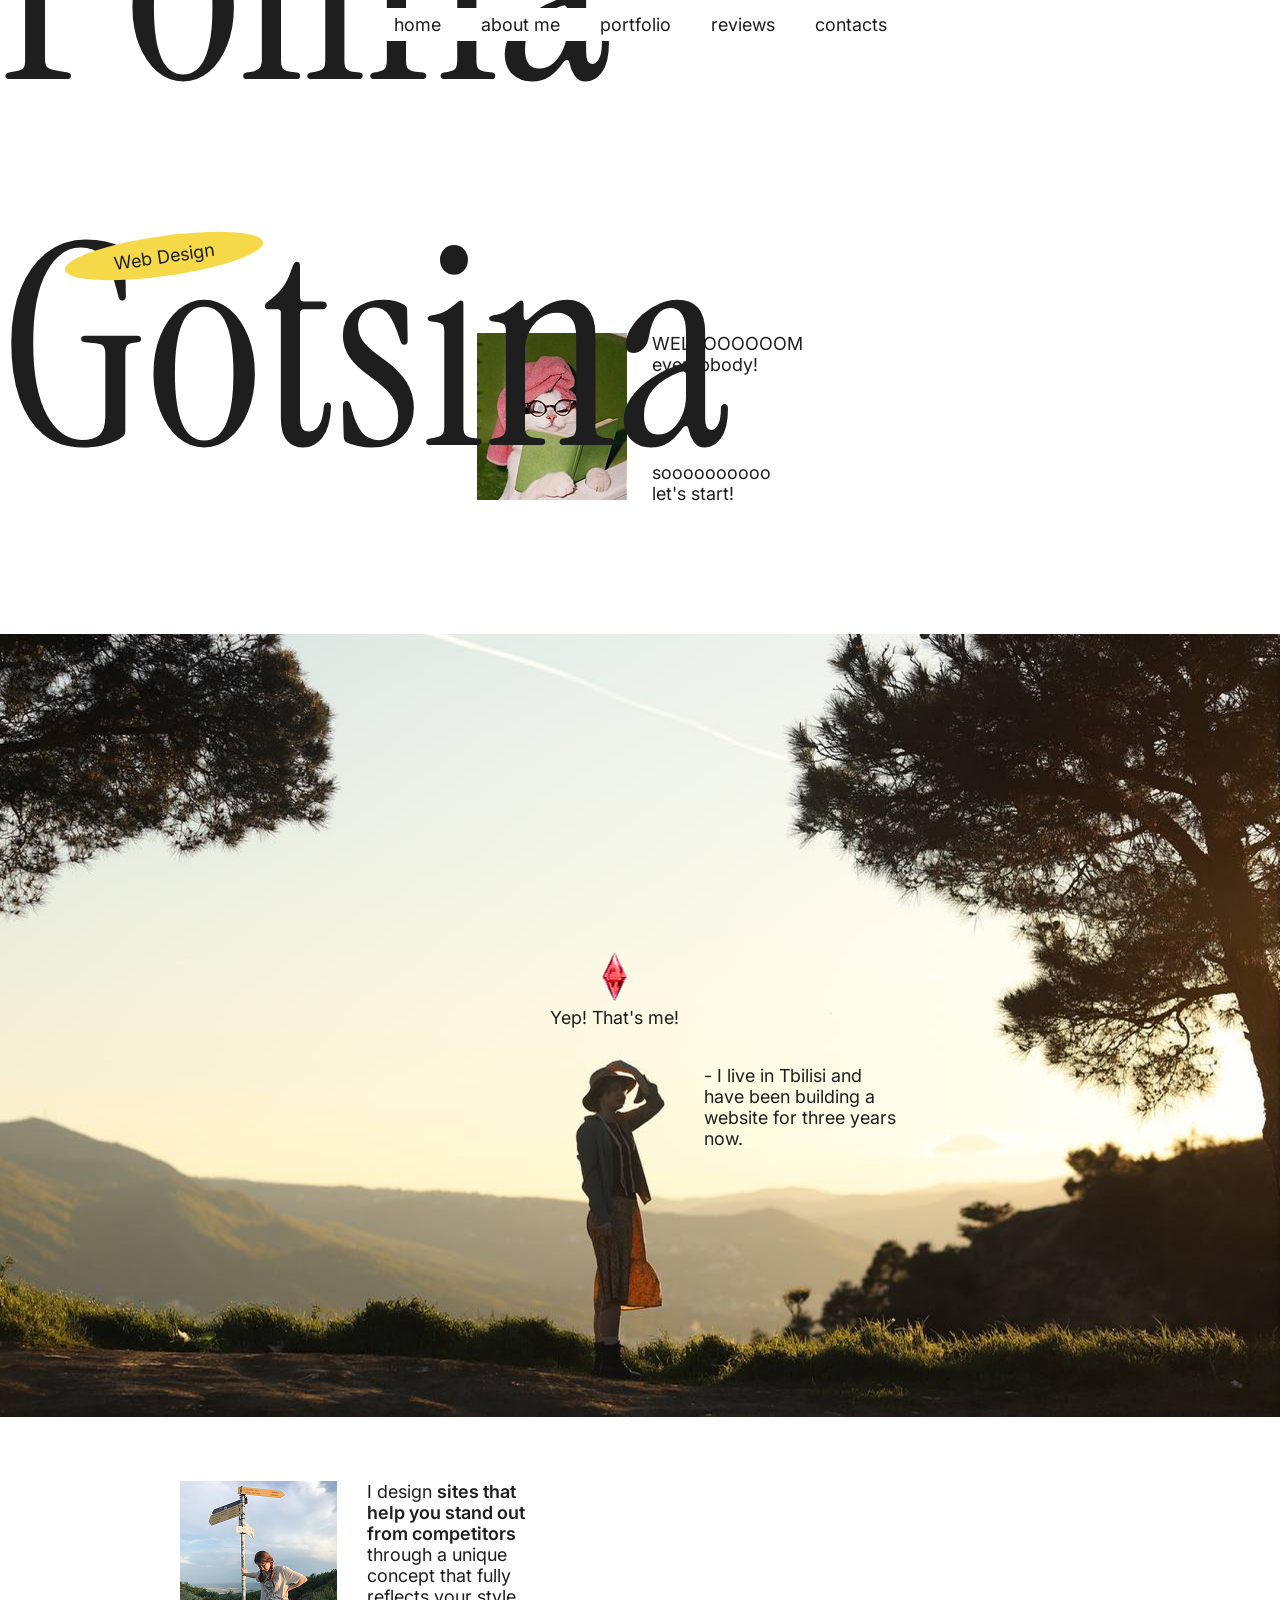
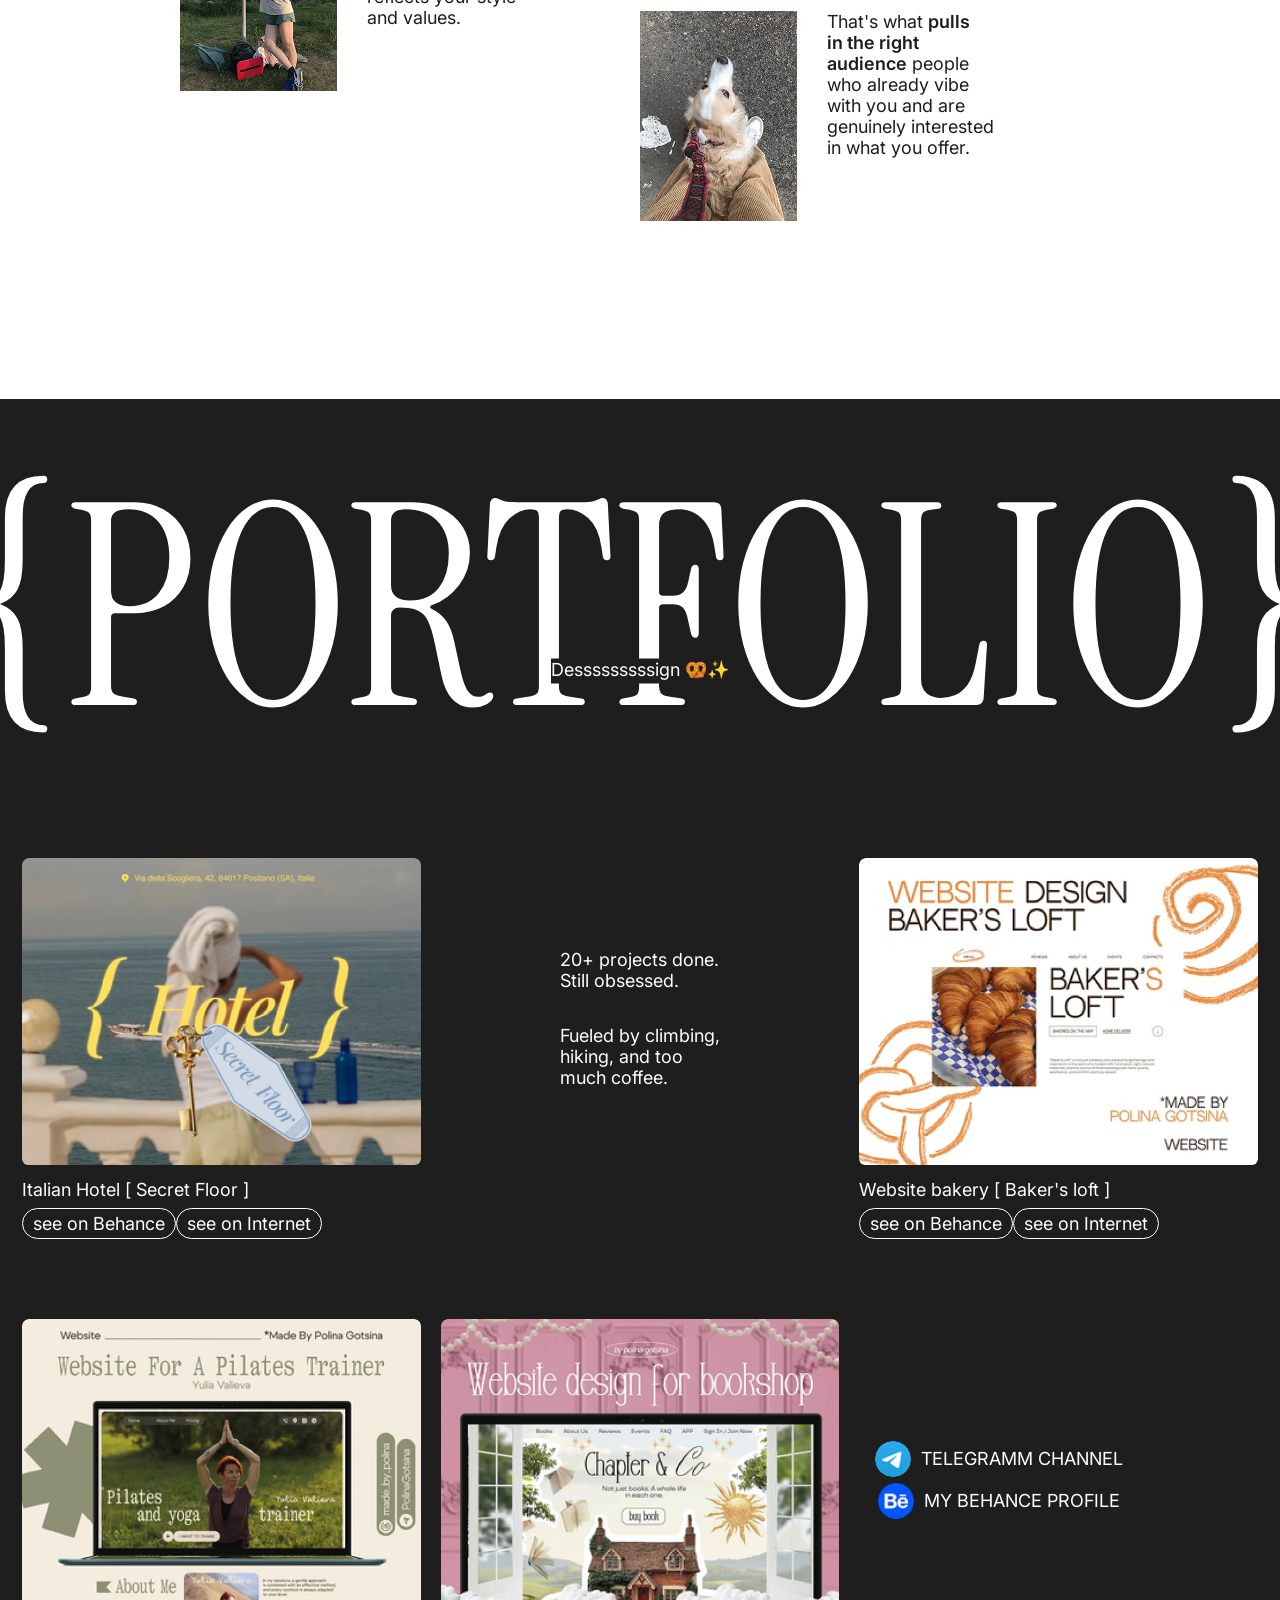
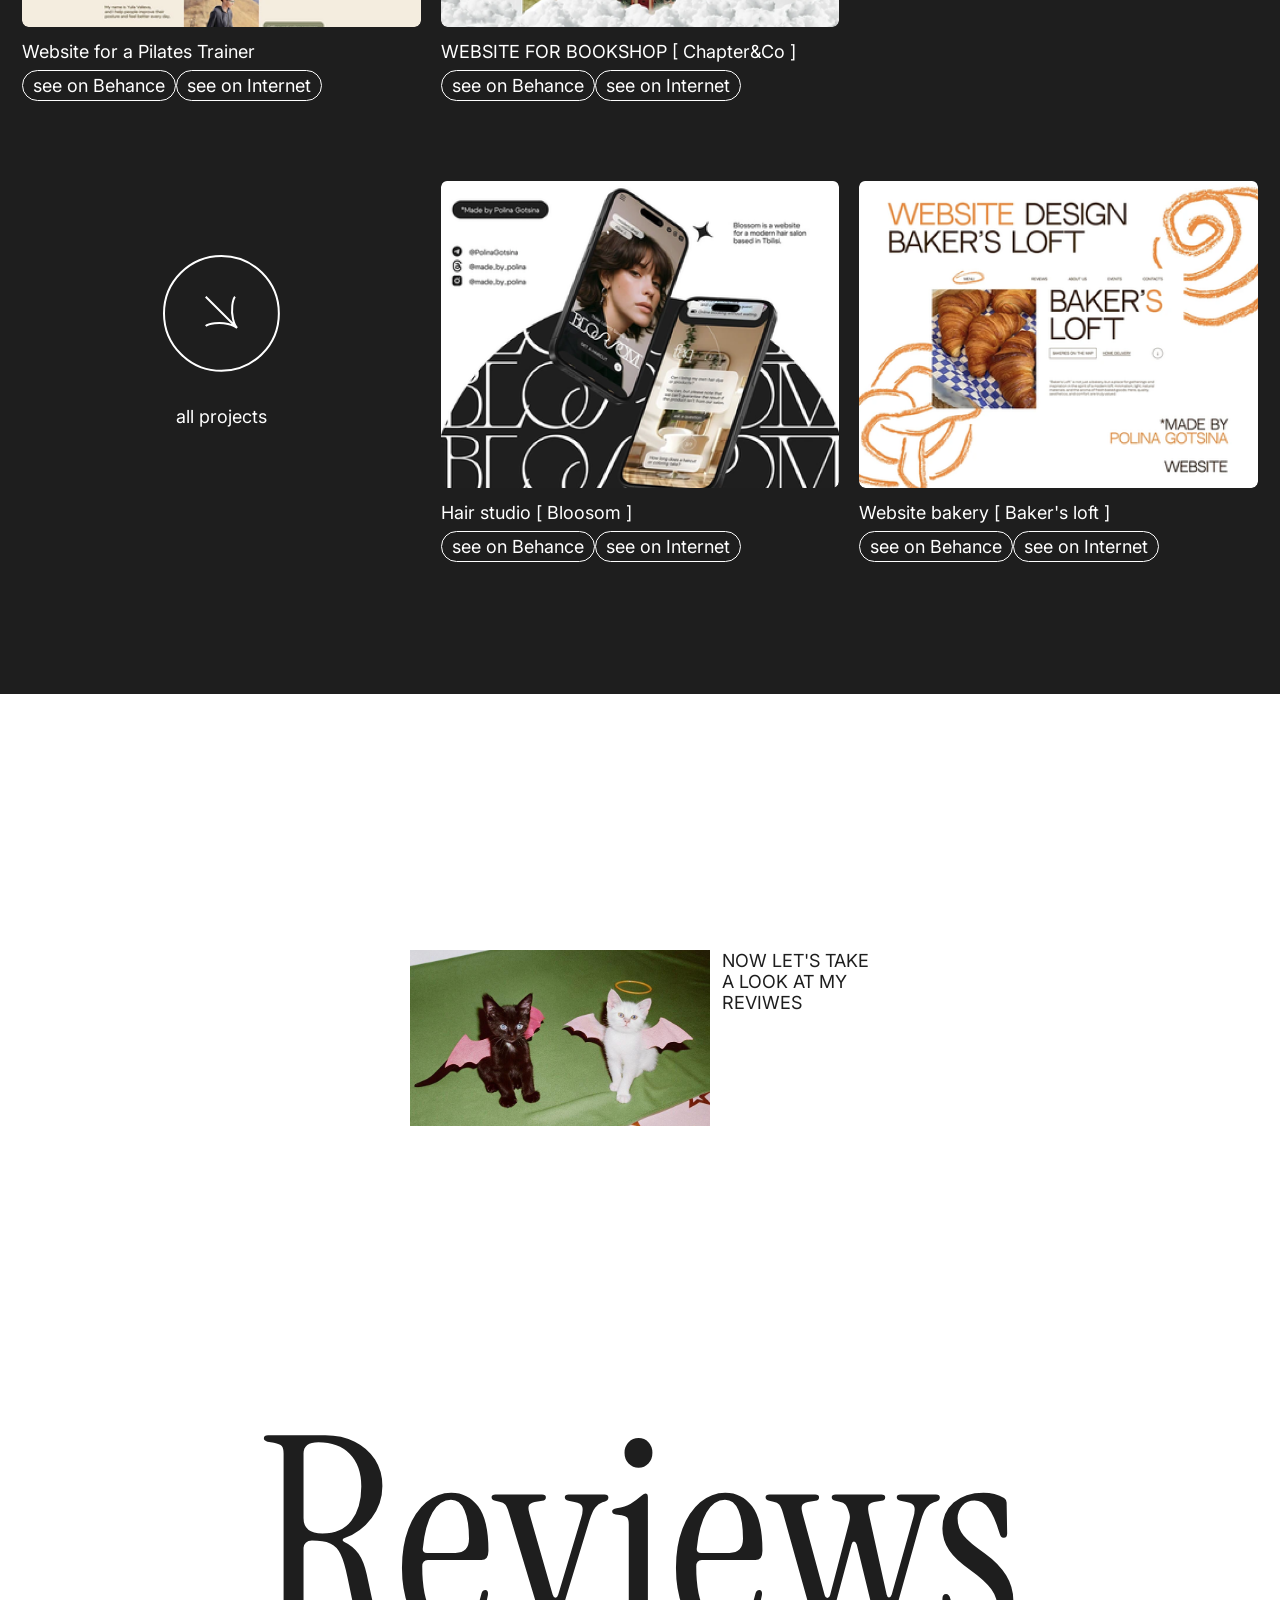
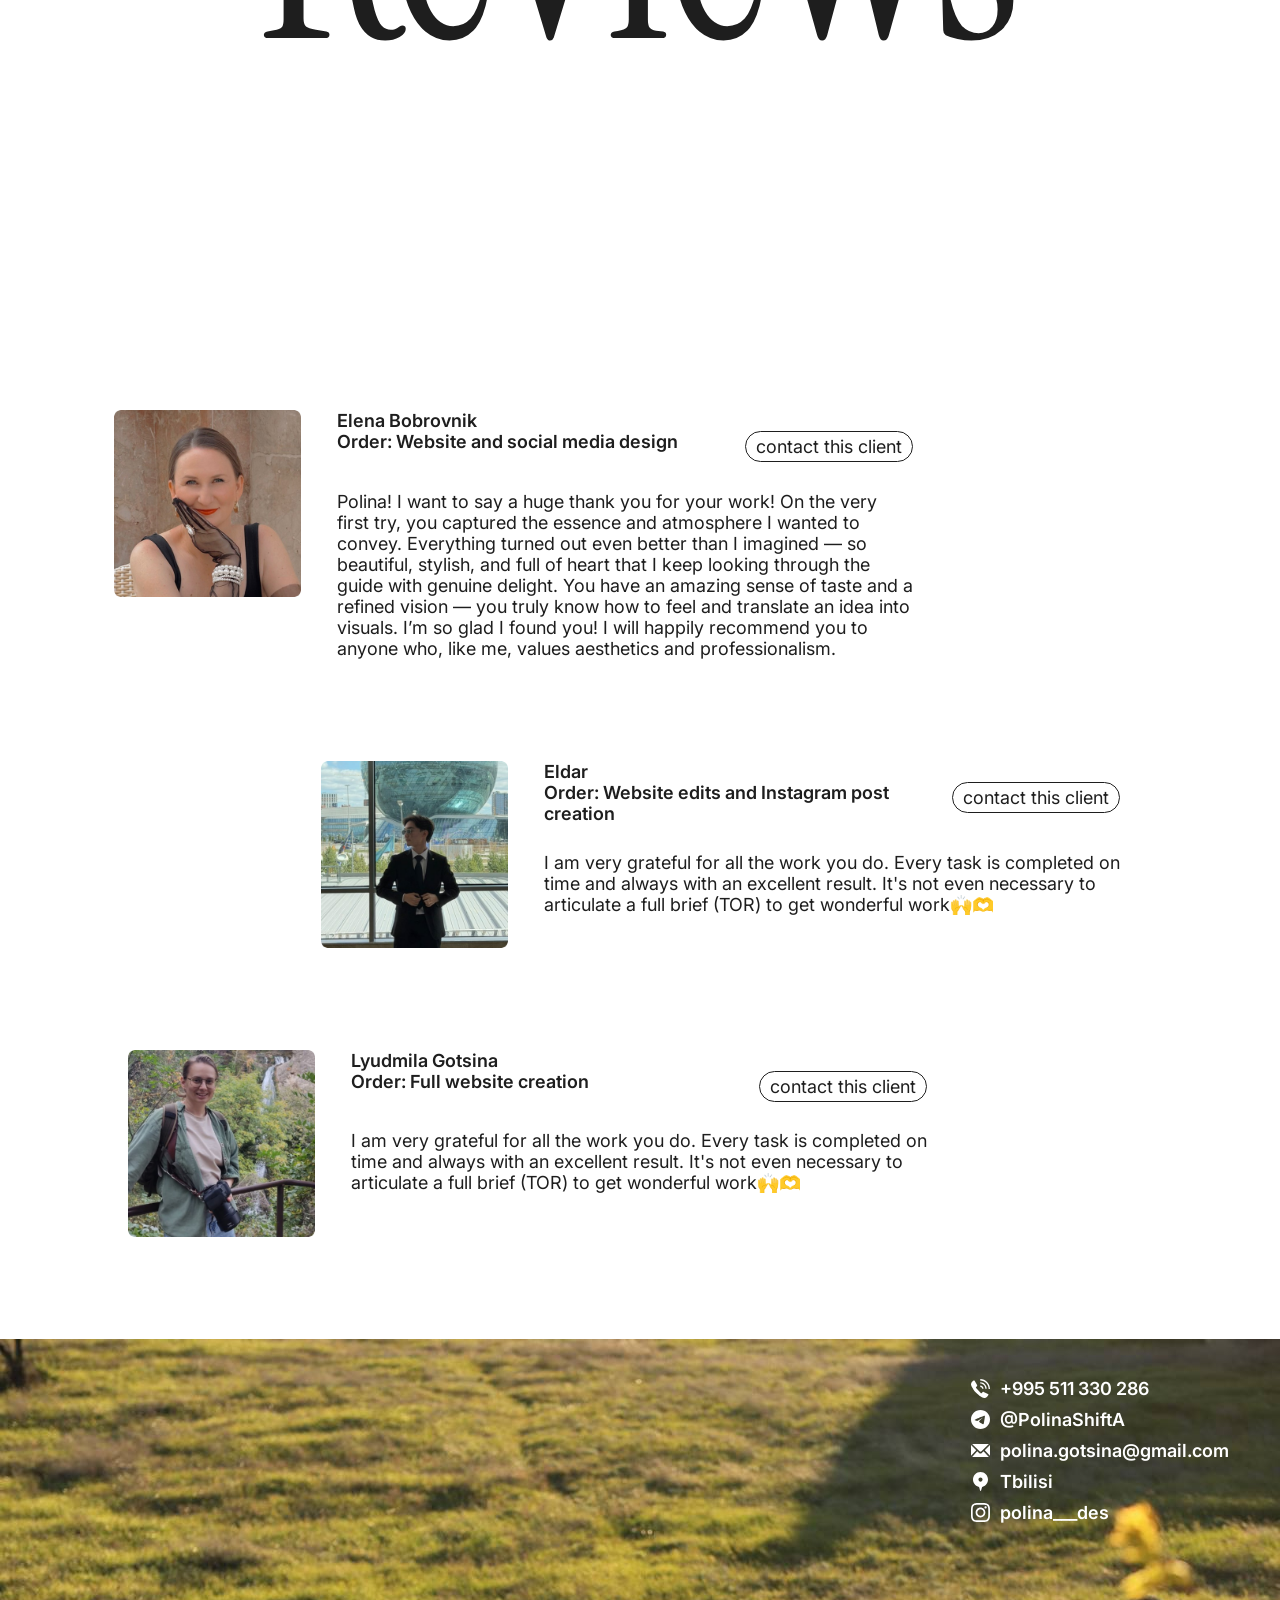
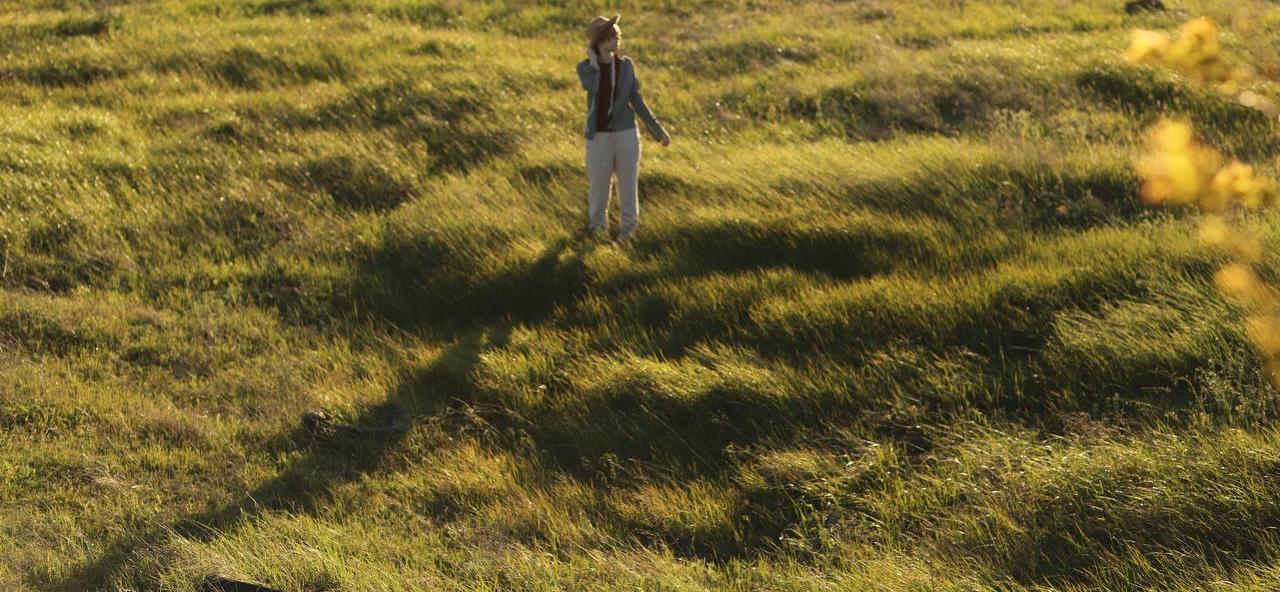
==== index.html @ a930649d "add google verification" ====
<!DOCTYPE html>
<html lang="en">
<head>
    <meta charset="UTF-8">
    <meta name="viewport" content="width=device-width, initial-scale=1.0">
    <link href="https://fonts.googleapis.com/css2?family=Instrument+Serif&family=Inter:wght@400;500;600&display=swap" rel="stylesheet">
    <title>Desssssssssign 🥨✨</title>
    <link rel="stylesheet" href="style.css">
    <meta name="google-site-verification" content="RgkSU0inns7EfI-c7jFP0YSj8IY6jX4kxmSwcVBRHnc" />
</head>
<body>
    
    <section class="header">
        <div class="menu_container">
            <nav class="menu_items">
                <a href="#home">home</a>
                <a href="#about">about me</a>
                <a href="#portfolio">portfolio</a>
                <a href="#reviews">reviews</a>
                <a href="#contacts">contacts</a>
            </nav>
        </div>
    </section>


    <section class="home" id="home">
        <div class="heading_container">
            <div class="tag">
              <span class="h2_regular">Web Design</span>
            </div>
            <h1 class="heading">Polina <span class="heading_last">Gotsina</span></h1>
        </div>
        <div class="welcome_container">
            <div class="cat_container">
                <div class="cat_left">
                    <img src="images/cat.png" alt="">
                </div>
                <div class="cat_right">
                    <h2 class="h2_regular">WELCOOOOOOM<br>everybbody!</h2>
                    <h2 class="h2_regular">soooooooooo<br>let's start!</h2>
                </div>
            </div>
        </div>
    </section>

    <section class="about_me" id="about">
        <div class="photo_wrapper">
            <img src="images/the hat best one.png" alt="" class="the_hat">
            <div class="sims">
             <img src="images/dimond.png" alt="" class="diamond">
             <h2 class="h2_regular">Yep! That's me!</h2>
            </div>
            <div class="right_text">
             <h2 class="h2_regular">- I live in Tbilisi and have been building a website for three years now.</h2>
            </div>
        </div>
        <div class="full_about_bottom">
            <div class="about_bottom_container">
                <div class="st_block">
                    <img src="images/the hike.png" alt="" class="hike">
                    <h2 class="h2_regular">I design <strong>sites that help you stand out from competitors</strong> through a unique concept that fully reflects your style and values.</h2>
                </div>
                <div class="nd_block">
                    <img src="images/Belka.png" alt="" class="dog">
                    <h2 class="h2_regular">That's what <strong>pulls<br>in the right audience</strong> people who already vibe with you and are genuinely interested<br>in what you offer.</h2>
                </div>
            </div>
        </div>
    </section>

    <section class="PORTFOLIO" id="portfolio">
        <div class="heading_container_portfolio">
            <div class="dessss">
                <h2 class="white h2_regular">Desssssssssign 🥨✨</h2>
            </div>
            <h3 class="parentheses">{</h3>
            <h1 class="heading_portfolio">PORTFOLIO</h1>
            <h3 class="parentheses">}</h3>
        </div>
        <div class="PORTFOLIO_projects_container">
            <div class="projects_grid">
                <div class="project_container">
                    <img src="images/hotel.png" alt="" class="photo">
                    <div class="descr_project">
                        <h2 class="h2_regular white">Italian Hotel [ Secret Floor ]</h2>
                        <div class="project_buttons">
                          <a href="https://www.behance.net/gallery/249496109/Italian-Hotel-Secret-Floor-" class="btn_pill">see on Behance</a>
                          <a href="#" class="btn_pill">see on Internet</a>
                        </div>
                    </div>
                </div>
                <div class="text_block">
                    <h2 class="white h2_regular">20+ projects done. Still obsessed.</h2>
                    <h2 class="white h2_regular">Fueled by climbing, hiking, and too much coffee.</h2>
                </div>
                <div class="project_container">
                    <img src="images/bakery.png" alt="" class="photo">
                    <div class="descr_project">
                        <h2 class="h2_regular white">Website bakery [ Baker's loft ]</h2>
                        <div class="project_buttons">
                          <a href="https://www.behance.net/gallery/229775993/website-design-bakers-loft" class="btn_pill">see on Behance</a>
                          <a href="https://polinagotsina-cmd.github.io/bakers-loft/" class="btn_pill">see on Internet</a>
                        </div>
                    </div>
                </div>
                <div class="project_container">
                    <img src="images/pilates.png" alt="" class="photo">
                    <div class="descr_project">
                        <h2 class="h2_regular white">Website for a Pilates Trainer</h2>
                        <div class="project_buttons">
                          <a href="https://www.behance.net/gallery/239581693/Website-for-a-Pilates-Trainer" class="btn_pill">see on Behance</a>
                          <a href="#" class="btn_pill">see on Internet</a>
                        </div>
                    </div>
                </div>
                <div class="project_container">
                    <img src="images/bookshop.png" alt="" class="photo">
                    <div class="descr_project">
                        <h2 class="h2_regular white">WEBSITE FOR BOOKSHOP [ Chapter&Co ]</h2>
                        <div class="project_buttons">
                          <a href="https://www.behance.net/gallery/229304327/WEBSITE-FOR-BOOKSHOP" class="btn_pill">see on Behance</a>
                          <a href="#" class="btn_pill">see on Internet</a>
                        </div>
                    </div>
                </div>
                <div class="social_links">
                    <div class="button_social">
                        <a href="https://t.me/design_portfolio_gp" target="_blank" class="social_link">
                            <img src="images/telega.png" alt="" class="social_icon">
                            <span class="white h2_regular">TELEGRAMM CHANNEL</span>
                        </a>
                    </div>
                    <div class="button_social">
                        <a href="https://www.behance.net/422418e2polinades" target="_blank" class="social_link">
                            <img src="images/beh.png" alt="" class="social_icon">
                            <span class="white h2_regular">MY BEHANCE PROFILE</span>
                        </a>
                    </div>
                </div>
                <div class="text_block">
                    <img src="images/arrow.svg" alt="">
                    <h2 class="white h2_regular">all projects</h2>
                </div>
                <div class="project_container">
                    <img src="images/haircuter.png" alt="" class="photo">
                    <div class="descr_project">
                        <h2 class="h2_regular white">Hair studio [ Bloosom ]</h2>
                        <div class="project_buttons">
                          <a href="https://www.behance.net/gallery/237085103/hair-studio-Bloosom" class="btn_pill">see on Behance</a>
                          <a href="#" class="btn_pill">see on Internet</a>
                        </div>
                    </div>
                </div>
                <div class="project_container">
                    <img src="images/bakery.png" alt="" class="photo">
                    <div class="descr_project">
                        <h2 class="h2_regular white">Website bakery [ Baker's loft ]</h2>
                        <div class="project_buttons">
                          <a href="https://www.behance.net/gallery/229775993/website-design-bakers-loft" class="btn_pill">see on Behance</a>
                          <a href="https://polinagotsina-cmd.github.io/bakers-loft/" class="btn_pill">see on Internet</a>
                        </div>
                    </div>
                </div>
            </div>
        </div>
    </section>

   <section class="rewives" id="reviews">
    <div class="rew_up">
        <div class="rev_up_cont">
            <img src="images/kittens.png" alt="" class="kittens">
            <h2 class="h2_regular">NOW LET'S TAKE A LOOK AT MY REVIWES</h2>
        </div>
    </div>
    <div class="rew_bottom">
        <h1 class="heding_rew">Reviews</h1>
    </div>
    <div class="rew_list">
        <div class="review_card rev_1">
            <img src="images/ELENA.png" alt="Elena Bobrovnik" class="review_photo">
            <div class="review_content">
                <div class="review_info">
                    <p class="h2_regular review_name">Elena Bobrovnik</p>
                    <div class="review_row">
                        <p class="h2_regular review_order">Order: Website and social media design</p>
                        <a href="#" class="h2_regular review_btn">contact this client</a>
                    </div>
                </div>
                <p class="h2_regular review_text">Polina!

I want to say a huge thank you for your work! On the very first try, you captured the essence and atmosphere I wanted to convey. Everything turned out even better than I imagined — so beautiful, stylish, and full of heart that I keep looking through the guide with genuine delight.

You have an amazing sense of taste and a refined vision — you truly know how to feel and translate an idea into visuals.

I’m so glad I found you! I will happily recommend you to anyone who, like me, values aesthetics and professionalism.</p>
            </div>
        </div>
        <div class="review_card rev_2">
            <img src="images/DEBATE.png" alt="Eldar" class="review_photo">
            <div class="review_content">
                <div class="review_info">
                    <p class="h2_regular review_name">Eldar</p>
                    <div class="review_row">
                        <p class="h2_regular review_order">Order: Website edits and Instagram post creation</p>
                        <a href="#" class="h2_regular review_btn">contact this client</a>
                    </div>
                </div>
                <p class="h2_regular review_text">I am very grateful for all the work you do. Every task is completed on time and always with an excellent result. It's not even necessary to articulate a full brief (TOR) to get wonderful work🙌🫶</p>
            </div>
        </div>
        <div class="review_card rev_3">
            <img src="images/MOM.png" alt="Lyudmila Gotsina" class="review_photo">
            <div class="review_content">
                <div class="review_info">
                    <p class="h2_regular review_name">Lyudmila Gotsina</p>
                    <div class="review_row">
                        <p class="h2_regular review_order">Order: Full website creation</p>
                        <a href="#" class="h2_regular review_btn">contact this client</a>
                    </div>
                </div>
                <p class="h2_regular review_text">I am very grateful for all the work you do. Every task is completed on time and always with an excellent result. It's not even necessary to articulate a full brief (TOR) to get wonderful work🙌🫶</p>
            </div>
        </div>
    </div>
   </section>

    <section class="contacts" id="contacts">
        <img src="images/contacts_bg.png" alt="" class="contacts_bg" width="1280" height="853">
        <div class="contacts_list">
            <div class="contact_item">
                <img src="images/icon_phone.svg" alt="" class="contact_icon">
                <span class="h2_regular white"><strong>+995 511 330 286</strong></span>
            </div>
            <div class="contact_item">
                <img src="images/icon_telegram.svg" alt="" class="contact_icon">
                <span class="h2_regular white"><strong>@PolinaShiftA</strong></span>
            </div>
            <div class="contact_item">
                <img src="images/icon_email.svg" alt="" class="contact_icon">
                <span class="h2_regular white"><strong>polina.gotsina@gmail.com</strong></span>
            </div>
            <div class="contact_item">
                <img src="images/icon_location.svg" alt="" class="contact_icon">
                <span class="h2_regular white"><strong>Tbilisi</strong></span>
            </div>
            <div class="contact_item">
                <img src="images/icon_instagram.svg" alt="" class="contact_icon">
                <span class="h2_regular white"><strong>polina___des</strong></span>
            </div>
        </div>
    </section>

<script src="script.js"></script>
</body>
</html>
---- style.css ----
:root {
  --grey:#1E1E1E 
}

html, body {
  scrollbar-width: none;
  -ms-overflow-style: none;
  max-width: 100%;
  overflow-x: hidden;
}

html::-webkit-scrollbar,
body::-webkit-scrollbar {
  display: none;
}

body {
  margin: 0;
  padding: 0;
}

#home, #about, #portfolio, #reviews, #contacts {
  scroll-margin-top: 80px;
}

.header {
  position: fixed;
  top: 0;
  width: 100%;
  z-index: 99;
  display: flex;
  justify-content: center;
}

.menu_container {
  background-color: white;
  border-radius: 50px;
  padding: 6px 24px;
  width: fit-content;
  margin-top: 8px;
  display: flex;
  justify-content: center;
  align-items: center;
}







.PORTFOLIO {
  padding-bottom: 132px;
  background-color: var(--grey);
}





.heading_container {
  position: relative;
  padding-top: 3vw;
  width: 100vw;
  height: 20vw;
  display: flex;
  justify-content: center;
  align-items: center;
}

.heading {
  font-family: 'Instrument Serif', serif;
  font-size: 22vw;
  color: var(--grey);
  font-weight: 100;
  letter-spacing: -4%;

  opacity: 0;
  transform: translateY(-4vw);
  transition: opacity 1s ease, transform 1s ease;
}

.heading.is-visible {
  opacity: 1;
  transform: translateY(0);
}

.menu_items a {
  font-family: 'Inter', sans-serif;
  font-weight: 400;
  font-size: 18px;
  letter-spacing: -2%;
  color: var(--grey);
  text-decoration: none;
}

.menu_items {
  display: flex;
  gap: 40px;
}

.cat_container {
  display: flex;
  gap: 2vw;
}

.welcome_container {
  margin-top: 3vw;
  display: flex;
  justify-content: center;
  padding-bottom: 130px;
}

.cat_right {
  display: flex;
  flex-direction: column;
  justify-content: space-between;
}

.h2_regular {
  margin: 0;
  font-family: 'Inter', sans-serif;
  font-weight: 400;
  font-size: 18px;
  letter-spacing: -2%;
  color: var(--grey);
  text-decoration: none;
}

.tag {
  position: absolute;
  top: 80%;
  left: 5%;
  z-index: 10;
  background-color: #F5D949;
  width: 200px;
  height: 40px;
  transform: rotate(-8deg);
  border-radius: 50%;
  display: flex;
  justify-content: center;
  align-items: center;
}

.the_hat {
  width: 100%;
  display: block;
}

.sims {
  position: absolute;
  z-index: 9;
  top: 40%;
  left: 48%;
  transform: translateX(-50%);
  width: fit-content;
  display: flex;
  flex-direction: column;
  align-items: center;
}

.right_text {
  position: absolute;
  z-index: 9;
  top: 55%;
  left: 55%;
  width: 200px; 
}

.full_about_bottom {
  width: 100%;
  background-color: white;
  display: flex;
  justify-content: center;
}

.photo_wrapper {
  position: relative;
  margin-bottom: 0;
  height: fit-content;
}

.about_bottom_container {
  margin-block: 64px;
  margin-bottom: 178px;
}

.st_block {
  display: flex;
  gap: 30px;
  width: 350px;
}

.nd_block {
  margin-top: -80px;
  margin-right: 100px;
  padding-left: 460px;
  display: flex;
  gap: 30px;
  width: 360px;
}

.h2_regular strong {
  font-weight: 600;
}

.heading_container_portfolio{
  display: flex;
  position: relative;
  justify-content: center;
  align-items: center;
}

.heading_portfolio {
  margin-top: 20px;
  margin-bottom: 0;
  font-family: 'Instrument Serif', serif;
  font-size: 22vw;
  color: white;
  font-weight: 100;
  letter-spacing: -4%;
}

.parentheses{
  margin: 0;
  font-family: 'Instrument Serif', serif;
  font-size: 24vw;
  color: white;
  font-weight: 100;
  letter-spacing: -4%;
}

.white {
  color: white;
}

.dessss {
  padding-bottom: 4px;
  background-color: var(--grey);
  position: absolute;
  left: auto; 
  top: 68%;
  transform: translateY(-50%);
}

.projects_grid {
  display: grid;
  grid-template-columns: repeat(3, 1fr);
  gap: 20px;
}

.project_buttons {
  display: flex;
  gap: 0px;
  margin-top: 8px;
}

.btn_pill {
  font-family: 'Inter', sans-serif;
  font-weight: 400;
  font-size: 18px;
  letter-spacing: -2%;
  color: white;
  border: 1px solid white; 
  border-radius: 50px;
  text-decoration: none;
  white-space: nowrap; 
  border: 1px solid white;         /* добавляем обводку */
  border-radius: 50px;
  padding: 4px 10px;
}

.photo {
  width: 100%;
  height: 24vw; /* подбери под макет */
  object-fit: cover;
  border-radius: 6px;
  display: block;
}

.PORTFOLIO_projects_container {
  padding-inline: 22px;
}

.project_container {
  margin-top: 60px;
  display: flex;
  flex-direction: column;
  gap: 14px;
}

.text_block {
  display: flex;
  flex-direction: column;
  justify-content: center;
  align-items: center;
  margin: 0 auto;
  height: 100%; /* занимает всю ячейку грида */
  gap: 34px;
  max-width: 160px; /* расстояние между двумя абзацами */
}

.social_link {
  display: flex;
  align-items: center;
  gap: 10px;
  text-decoration: none;
  color: inherit;
}

.social_link:visited {
  color: inherit;
}

.social_icon {
  width: 36px;
  height: 36px;
  border-radius: 50%;
  display: block;
}

.social_links {
  display: flex;
  flex-direction: column;
 justify-content: center;
  align-items: center;
  gap: 6px;
  height: 100%;
  margin-right: 120px;
}

.rev_up_cont {
  display: flex;
  gap: 12px;
  width: 460px;
  margin-top: 20vw;
  margin-bottom: 0vw;
}

.kittens {
  width: 300px;
  height: auto;
}

.rew_up {
  display: flex;
  justify-content: center;
}

.rew_bottom {
  display: flex;
  justify-content: center;
}

.heding_rew {
  font-family: 'Instrument Serif', serif;
  font-size: 22vw;
  color: var(--grey);
  font-weight: 100;
  letter-spacing: -4%;
}

.rew_list {
  width: 100%;
  padding-bottom: 8vw;
}

.review_card {
  display: flex;
  gap: 2.8vw;
  margin-top: 8vw;
}

.review_photo {
  flex-shrink: 0;
  width: 14.6vw;
  height: 14.6vw;
  object-fit: cover;
  border-radius: 6px;
  display: block;
}

.review_content {
  display: flex;
  flex-direction: column;
  gap: 2.2vw;
  max-width: 45vw;
}

.review_row {
  display: flex;
  justify-content: space-between;
  align-items: flex-start;
  gap: 20px;
}

.review_name,
.review_order {
  font-weight: 600;
}

.review_btn {
  flex-shrink: 0;
  border: 1px solid var(--grey);
  border-radius: 36px;
  padding: 4px 10px;
  text-decoration: none;
  white-space: nowrap;
}

.review_arrow {
  width: 0.83vw;
  height: 0.83vw;
  margin-left: 4px;
  vertical-align: middle;
}

.rev_1 {
  margin-left: 8.9vw;
  margin-top: 4vw;
}

.rev_2 {
  margin-left: 25.1vw;
}

.rev_3 {
  margin-left: 10vw;
}

.contacts {
  position: relative;
  z-index: 5;
  width: 100%;
  background-color: white;
}

.contacts_bg {
  width: 100%;
  height: auto;
  aspect-ratio: 1280 / 853;
  display: block;
}

.contacts_list {
  position: absolute;
  top: 3vw;
  right: 4vw;
  display: flex;
  flex-direction: column;
  gap: 10px;
}

.contact_item {
  display: flex;
  align-items: center;
  gap: 10px;
}

.contact_icon {
  width: 19px;
  height: 19px;
  object-fit: contain;
  flex-shrink: 0;
  display: block;
}

@media (max-width: 768px) {
  .menu_container {
    padding: 4px 20px;
  }

  .menu_items {
    gap: 20px;
  }

  .menu_items a:nth-child(1),
  .menu_items a:nth-child(5) {
    display: none;
  }

  .heading_container {
    height: 60vw;
    padding-top: 14vw;
  }

  .heading {
    font-size: 48vw;
  }

  .heading_last {
    display: none;
  }

  .home .tag {
    top: 74%;
    left: 9%;
    width: 36vw;
    height: 8vw;
    background-color: #FFD40D;
  }

  .home .tag .h2_regular {
    font-size: 4vw;
  }

  .welcome_container {
    margin-top: 8vw;
    padding-bottom: 40vw;
  }

  .home .cat_container {
    gap: 3vw;
  }

  .home .cat_left img {
    width: 37vw;
    height: auto;
    display: block;
    border-radius: 6px;
  }

  .home .cat_right .h2_regular {
    font-size: 4vw;
  }

  .about_me .h2_regular {
    font-size: 4vw;
  }

  .photo_wrapper {
    height: 217vw;
    overflow: hidden;
  }

  .the_hat {
    width: 100%;
    height: 100%;
    object-fit: cover;
    object-position: center top;
  }

  .sims {
    top: 68vw;
    left: 50%;
  }

  .diamond {
    width: 19.5vw;
    height: auto;
  }

  .sims .h2_regular {
    margin-top: 1.5vw;
  }

  .right_text {
    top: 10vw;
    left: 11vw;
    width: 44vw;
  }

  .full_about_bottom {
    padding-top: 45vw;
    padding-bottom: 46vw;
  }

  .about_bottom_container {
    margin: 0;
    padding-inline: 5vw;
    display: flex;
    flex-direction: column;
    gap: 36vw;
  }

  .st_block {
    width: auto;
    gap: 7vw;
  }

  .st_block .h2_regular {
    max-width: 36vw;
  }

  .nd_block {
    margin-top: 0;
    margin-right: 0;
    padding-left: 0;
    width: auto;
    gap: 5vw;
    flex-direction: row-reverse;
  }

  .nd_block .h2_regular {
    max-width: 42vw;
  }

  .PORTFOLIO .parentheses {
    display: none;
  }

  .PORTFOLIO .heading_container_portfolio {
    padding-top: 3vw;
  }

  .PORTFOLIO .heading_portfolio {
    width: 100%;
    margin: 0;
    font-size: 50.7vw;
    line-height: 0.8;
    letter-spacing: -2vw;
    text-align: center;
    overflow-wrap: break-word;
  }

  .PORTFOLIO .dessss {
    top: 58.8vw;
    left: 50%;
    transform: translateX(-50%);
    white-space: nowrap;
  }

  .PORTFOLIO .dessss .h2_regular {
    font-size: 4vw;
  }

  .PORTFOLIO_projects_container .projects_grid {
    grid-template-columns: 1fr;
    gap: 0;
  }

  .PORTFOLIO_projects_container .projects_grid > div {
    display: none;
  }

  .PORTFOLIO_projects_container .projects_grid > .text_block:nth-child(2),
  .PORTFOLIO_projects_container .projects_grid > .project_container:nth-child(1),
  .PORTFOLIO_projects_container .projects_grid > .project_container:nth-child(3),
  .PORTFOLIO_projects_container .projects_grid > .project_container:nth-child(5),
  .PORTFOLIO_projects_container .projects_grid > .social_links,
  .PORTFOLIO_projects_container .projects_grid > .text_block:nth-child(7) {
    display: flex;
  }

  .PORTFOLIO_projects_container .projects_grid > .text_block:nth-child(2) {
    order: 1;
    margin-top: 23.5vw;
    max-width: 34.3vw;
  }

  .PORTFOLIO_projects_container .projects_grid > .text_block:nth-child(2) h2:nth-child(2) {
    display: none;
  }

  .PORTFOLIO_projects_container .projects_grid > .project_container:nth-child(1) {
    order: 2;
    margin-top: 23.5vw;
  }

  .PORTFOLIO_projects_container .projects_grid > .project_container:nth-child(3) {
    order: 3;
  }

  .PORTFOLIO_projects_container .projects_grid > .project_container:nth-child(5) {
    order: 4;
  }

  .PORTFOLIO_projects_container .projects_grid > .social_links {
    order: 5;
    height: auto;
    margin: 0 auto;
    margin-top: 60px;
  }

  .PORTFOLIO_projects_container .projects_grid > .text_block:nth-child(7) {
    order: 6;
    margin-top: 19.3vw;
  }

  .PORTFOLIO_projects_container .projects_grid > .text_block:nth-child(7) img {
    width: 28.85vw;
    height: 28.85vw;
    transform: rotate(90deg);
  }

  .PORTFOLIO .text_block {
    height: auto;
    margin: 0 auto;
    gap: 4vw;
  }

  .PORTFOLIO .text_block .h2_regular {
    font-size: 4vw;
    text-align: center;
  }

  .PORTFOLIO .social_link span {
    background-color: white;
    color: var(--grey);
    text-transform: uppercase;
    font-weight: 600;
    border-radius: 100px;
    padding: 6px 12px;
    font-size: 4vw;
  }

  .PORTFOLIO .photo {
    height: auto;
    aspect-ratio: 330 / 255;
  }

  .PORTFOLIO .descr_project .h2_regular {
    font-size: 4vw;
  }

  .PORTFOLIO .btn_pill {
    font-size: 4vw;
  }

  .rewives .rev_up_cont {
    flex-direction: column;
    align-items: flex-start;
    width: auto;
    gap: 6vw;
    margin-top: 47.4vw;
  }

  .rewives .kittens {
    width: 66.9vw;
    height: auto;
  }

  .rewives .rev_up_cont .h2_regular {
    font-size: 4vw;
    max-width: 31vw;
  }

  .rewives .heding_rew {
    margin: 0;
    margin-top: 70.4vw;
    font-size: 36vw;
  }

  .review_btn {
  visibility: hidden;
  }

  .review_order {
  min-width: fit-content;
  }

  .review_text {
    min-width: auto;
  }

  .review_content {
    min-width: 60vw;
  }

  .rev_2 {
    margin: 10vw;
    
  }

  .rev_1 {
    margin: 10vw;
  }


}
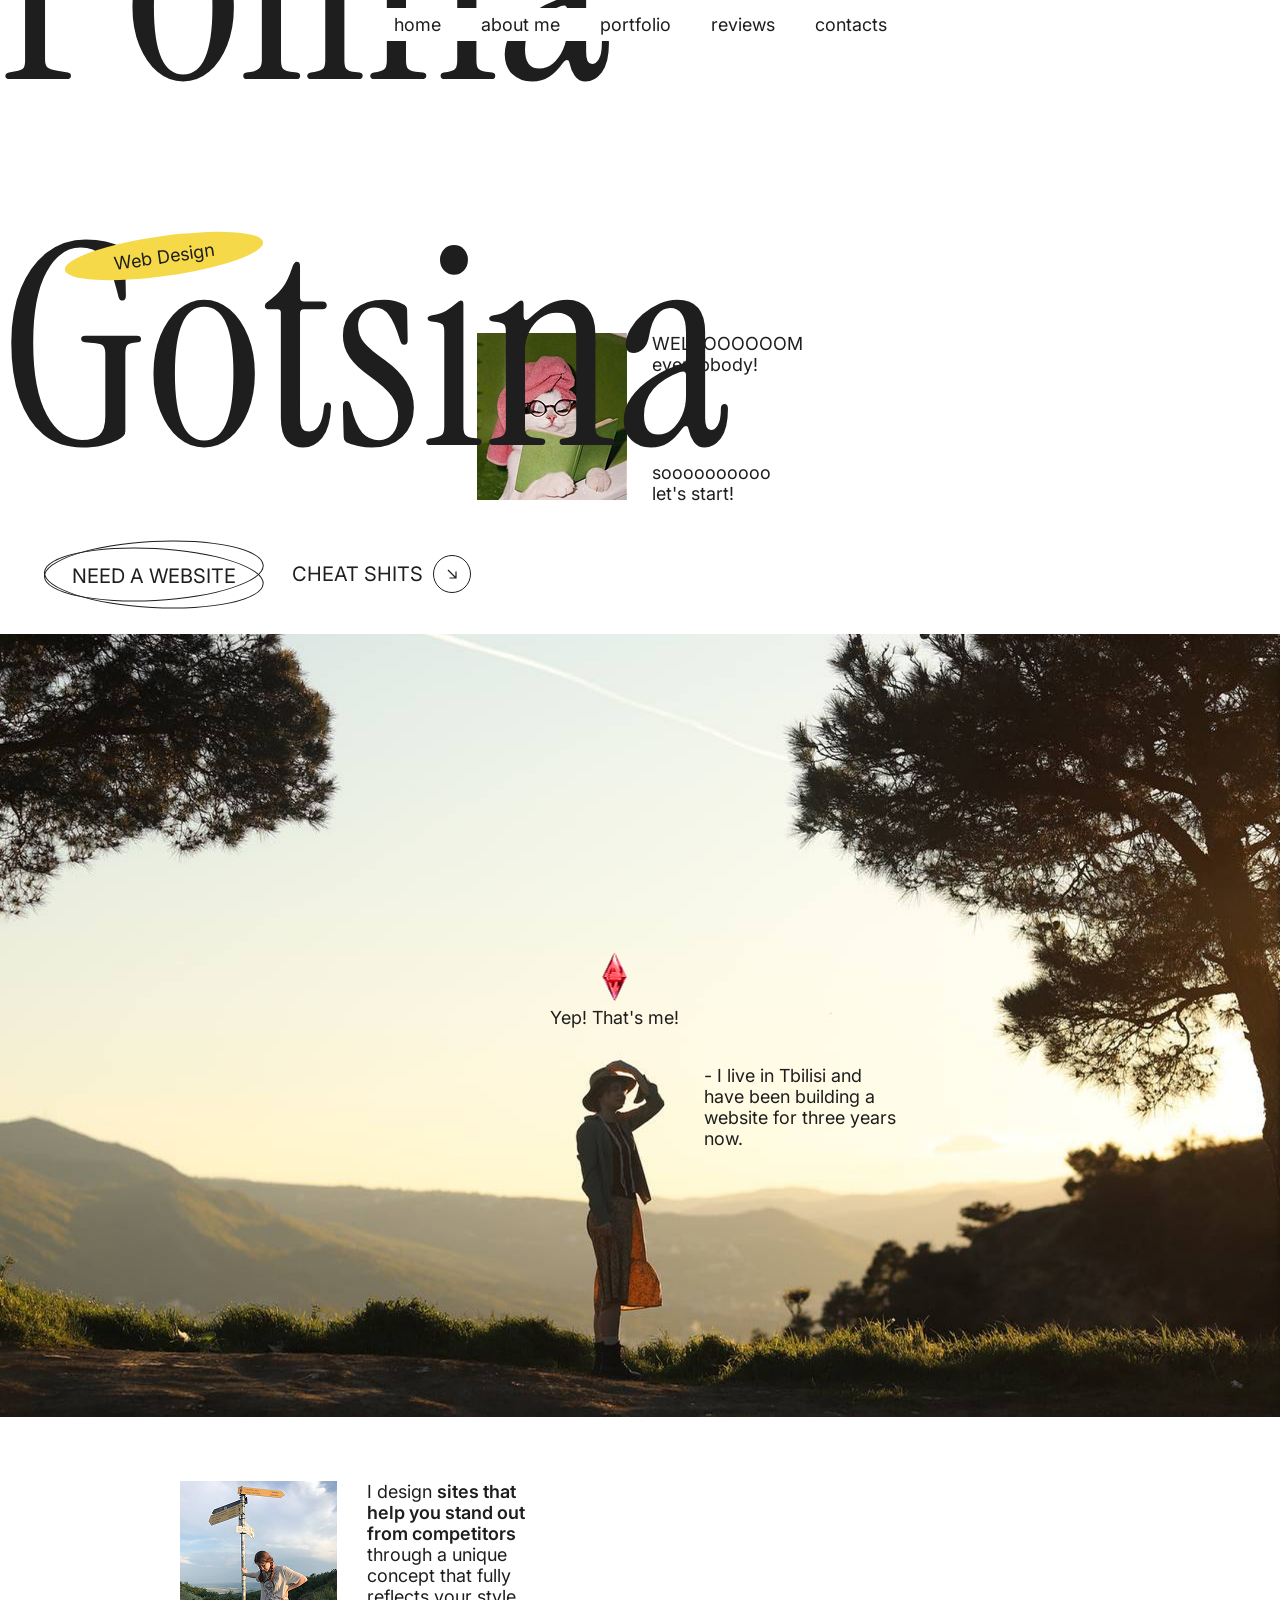
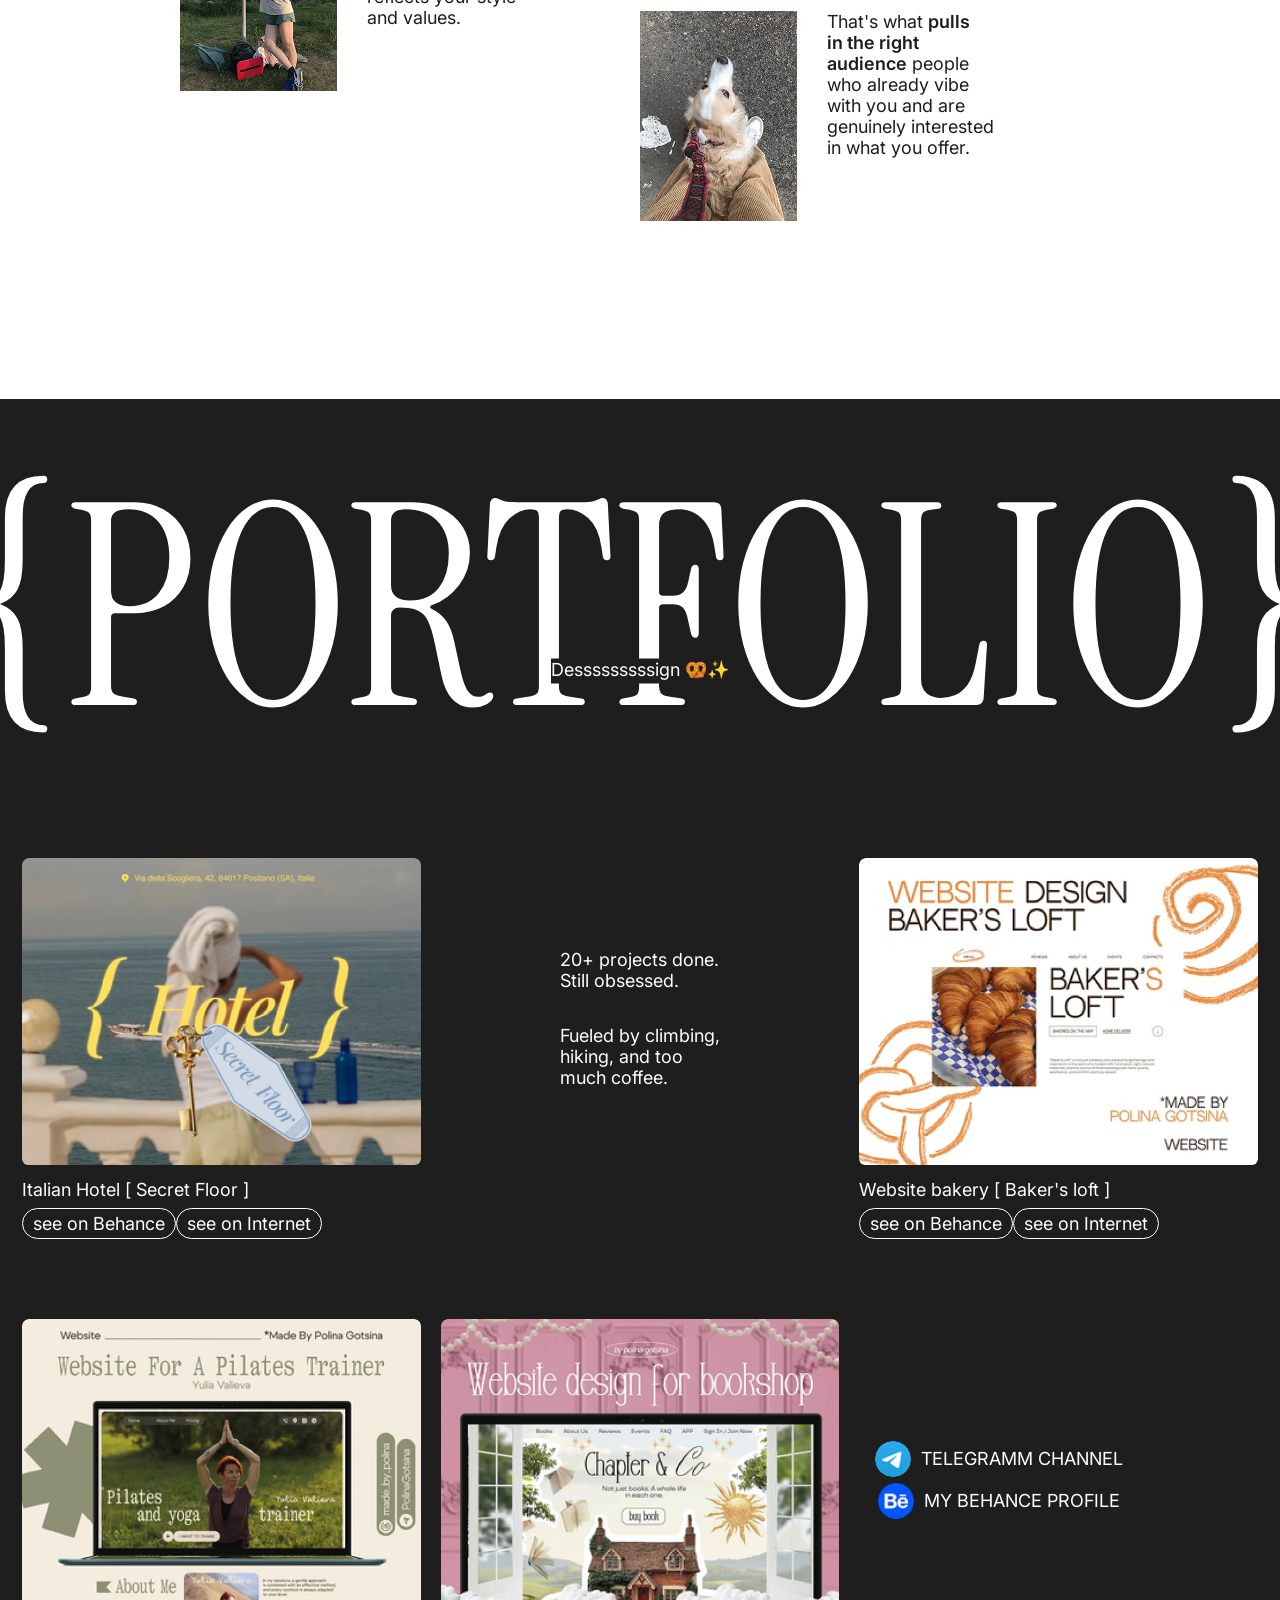
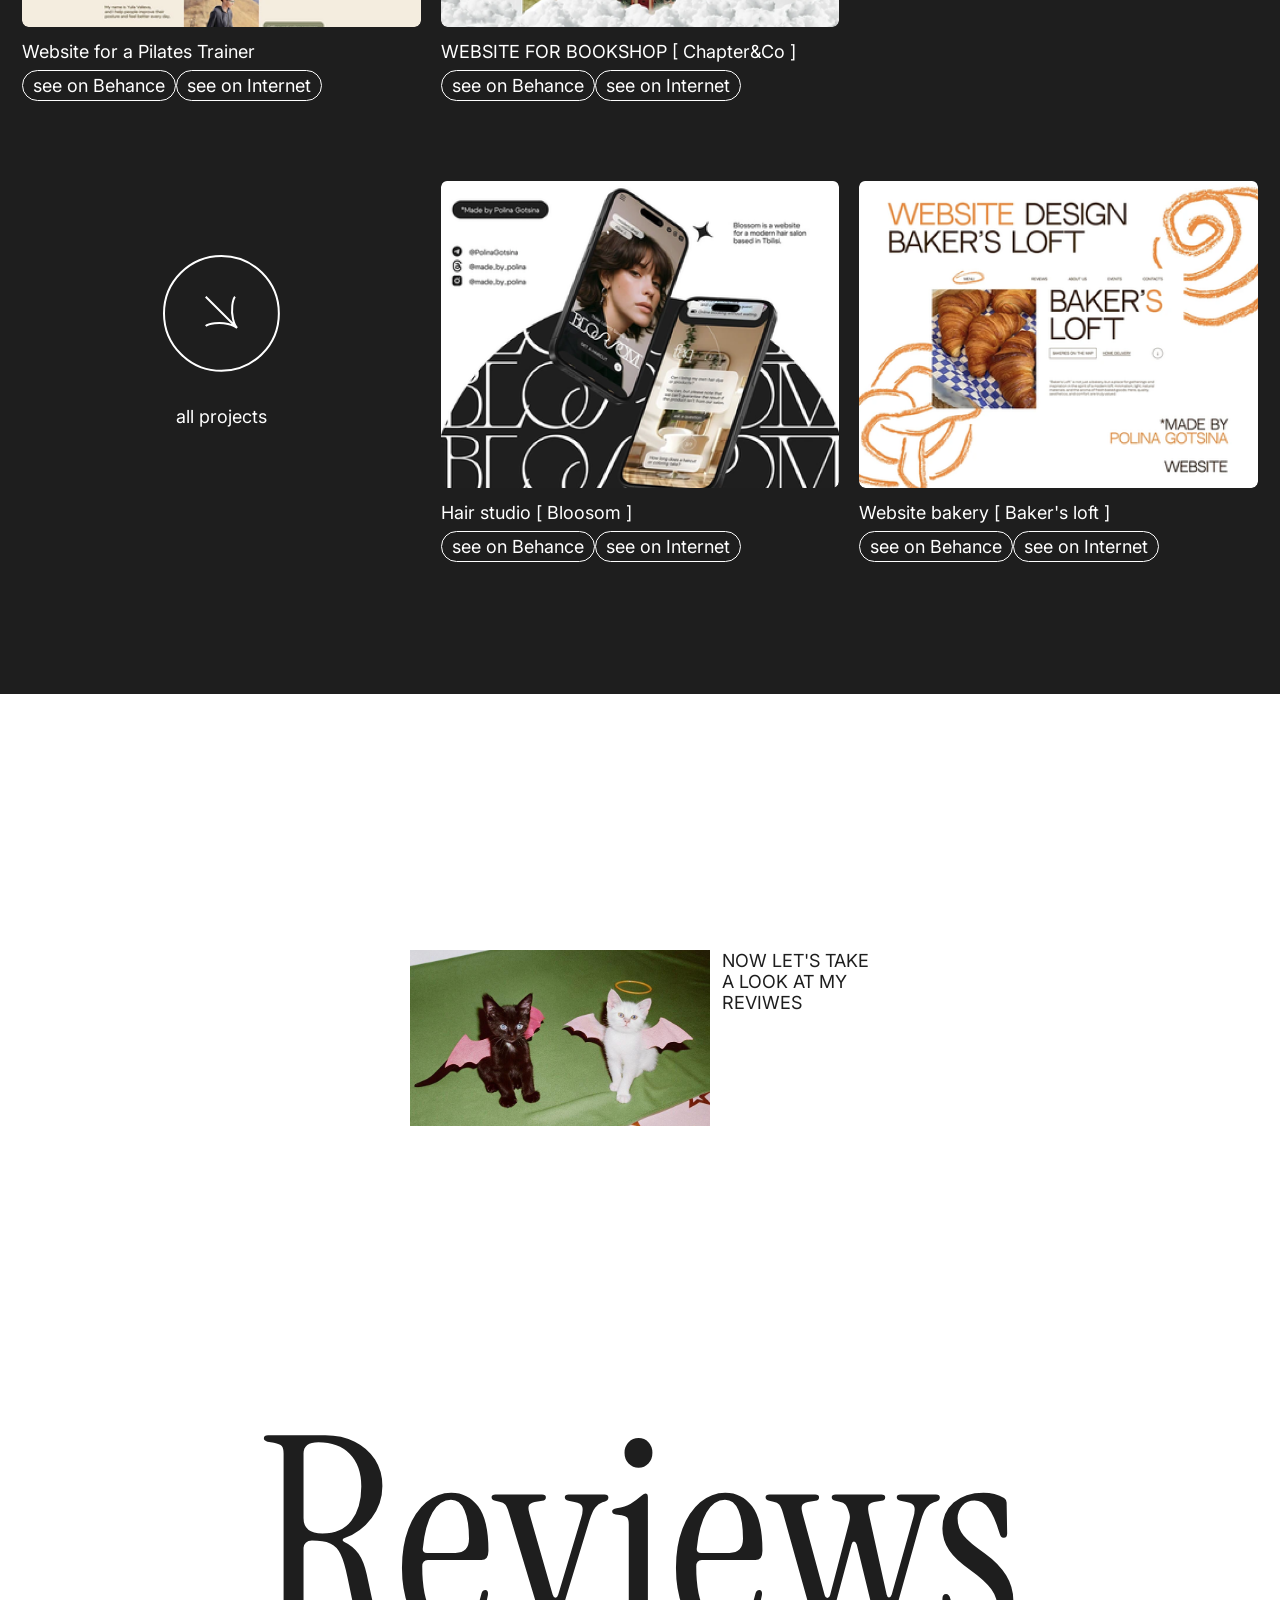
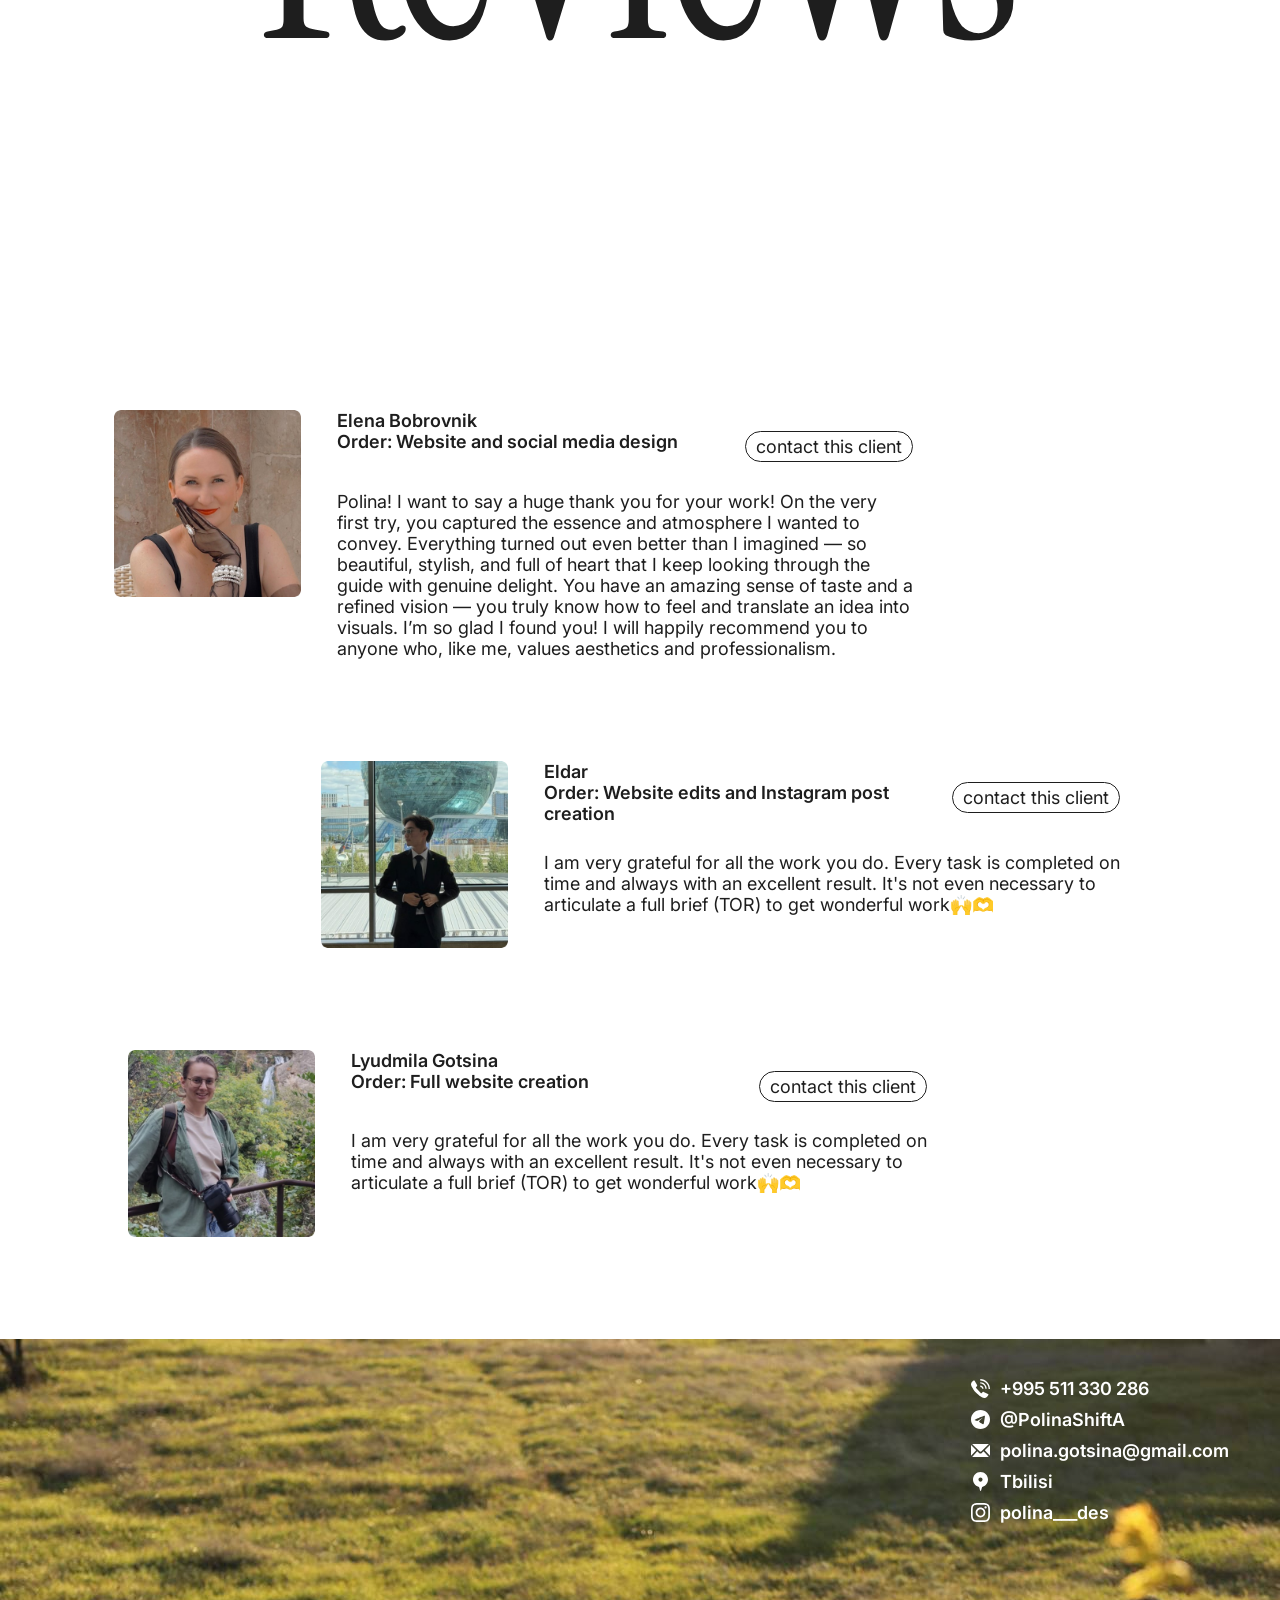
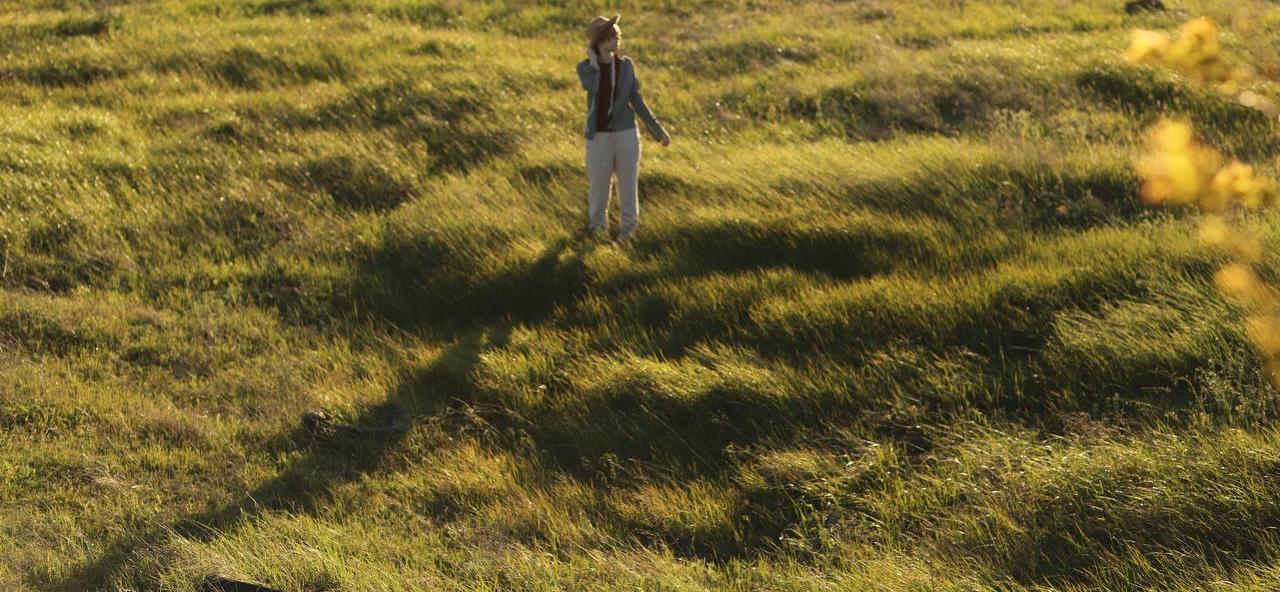
==== commit 21be6dfb: "Add contact popup form, portfolio grid and Formspree" ====
--- a/index.html
+++ b/index.html
@@ -1,6 +1,7 @@
-<!DOCTYPE html>
+﻿<!DOCTYPE html>
 <html lang="en">
 <head>
+    <link rel="icon" type="image/png" href="images/dimond.png">
     <meta charset="UTF-8">
     <meta name="viewport" content="width=device-width, initial-scale=1.0">
     <link href="https://fonts.googleapis.com/css2?family=Instrument+Serif&family=Inter:wght@400;500;600&display=swap" rel="stylesheet">
@@ -41,6 +42,17 @@
                 </div>
             </div>
         </div>
+        <div class="home_buttons">
+            <button type="button" class="btn_oval h2_regular">NEED A WEBSITE</button>
+            <a href="#" class="cheat_link h2_regular">
+                CHEAT SHITS
+                <span class="cheat_arrow">
+                    <svg viewBox="0 0 16 16" width="16" height="16" aria-hidden="true">
+                        <path d="M4 4L12 12M12 5.5V12H5.5" fill="none" stroke="currentColor" stroke-width="1.2"/>
+                    </svg>
+                </span>
+            </a>
+        </div>
     </section>
 
     <section class="about_me" id="about">
@@ -250,6 +262,74 @@
         </div>
     </section>
 
+    <dialog class="popup" aria-label="Contact form" autofocus>
+        <div class="popup_inner">
+            <button type="button" class="popup_close" aria-label="Close">
+                <svg viewBox="0 0 16 16" width="16" height="16" aria-hidden="true">
+                    <path d="M1 1L15 15M15 1L1 15" fill="none" stroke="currentColor" stroke-width="1.3"/>
+                </svg>
+            </button>
+
+            <div class="popup_state" data-state="form">
+                <h2 class="popup_title">Let's Make It</h2>
+                <p class="popup_text popup_subtitle">Fill out the form below, or skip it and write to me directly. I read everything and reply within 24 hours.</p>
+                <form class="popup_form" action="https://formspree.io/f/xqpewoyy" method="POST" novalidate>
+                    <input type="hidden" name="_subject" value="New project request from portfolio">
+                    <input type="text" name="_gotcha" class="popup_honeypot" tabindex="-1" autocomplete="off" aria-hidden="true">
+                    <div class="popup_fields">
+                        <label class="popup_field">
+                            <span class="popup_label">Name</span>
+                            <input type="text" name="name" class="popup_input" autocomplete="name" required>
+                        </label>
+                        <label class="popup_field">
+                            <span class="popup_label">How can I reach you? (email, phone, WhatsApp, Instagram)</span>
+                            <input type="text" name="contact" class="popup_input" required>
+                        </label>
+                        <label class="popup_field">
+                            <span class="popup_label">Tell me about your project (your field, name, concept etc)</span>
+                            <textarea name="project" class="popup_input popup_textarea" rows="1" required></textarea>
+                        </label>
+                        <label class="popup_field">
+                            <span class="popup_label">Any sites you like? (links)</span>
+                            <input type="text" name="links" class="popup_input">
+                        </label>
+                    </div>
+                    <div class="popup_footer">
+                        <div class="popup_buttons">
+                            <button type="submit" class="btn_pill popup_btn popup_btn_primary">SUBMIT</button>
+                            <button type="button" class="btn_pill popup_btn popup_write">WRITE DIRECTLY</button>
+                        </div>
+                        <p class="popup_error" role="alert" hidden>oops, something's missing or went wrong.<br>check the form and try again</p>
+                    </div>
+                </form>
+            </div>
+
+            <div class="popup_state" data-state="thanks" hidden>
+                <h2 class="popup_title">Yaaay, Got It!</h2>
+                <p class="popup_text">Thanks for writing! I'll reply within 24 hours.<br>Can't wait to see what we make 🥨✨</p>
+                <button type="button" class="btn_pill popup_btn popup_done">CLOSE</button>
+            </div>
+
+            <div class="popup_state popup_state_socials" data-state="socials" hidden>
+                <button type="button" class="popup_back">
+                    <svg viewBox="0 0 16 16" width="14" height="14" aria-hidden="true">
+                        <path d="M15 8H2M7 3L2 8L7 13" fill="none" stroke="currentColor" stroke-width="1.3"/>
+                    </svg>
+                    back to form
+                </button>
+                <p class="popup_text">Pick whatever's easiest for you.<br>I'll reply within 24 hours.</p>
+                <nav class="popup_socials">
+                    <a href="#" class="btn_pill popup_btn popup_social" target="_blank" rel="noopener">EMAIL</a>
+                    <a href="#" class="btn_pill popup_btn popup_social" target="_blank" rel="noopener">WHATSAPP</a>
+                    <a href="#" class="btn_pill popup_btn popup_social" target="_blank" rel="noopener">INSTAGRAM</a>
+                    <a href="#" class="btn_pill popup_btn popup_social" target="_blank" rel="noopener">THREADS</a>
+                    <a href="#" class="btn_pill popup_btn popup_social" target="_blank" rel="noopener">TELEGRAM</a>
+                    <a href="#" class="btn_pill popup_btn popup_social" target="_blank" rel="noopener">BEHANCE</a>
+                </nav>
+            </div>
+        </div>
+    </dialog>
+
 <script src="script.js"></script>
 </body>
 </html>
--- a/style.css
+++ b/style.css
@@ -465,6 +465,363 @@
   display: block;
 }
 
+/* Home buttons */
+
+.home {
+  position: relative;
+}
+
+.home_buttons {
+  position: absolute;
+  left: 3.4vw;
+  bottom: 30px;
+  display: flex;
+  align-items: center;
+  gap: 28px;
+}
+
+.btn_oval {
+  position: relative;
+  padding: 20px 28px 16px;
+  font-size: 20px;
+  background: none;
+  border: none;
+  cursor: pointer;
+}
+
+.btn_oval::before,
+.btn_oval::after {
+  content: '';
+  position: absolute;
+  inset: 0;
+  border: 1px solid var(--grey);
+  border-radius: 50%;
+  pointer-events: none;
+  transition: transform 0.3s ease;
+}
+
+.btn_oval::before {
+  transform: rotate(-3deg) translateY(-3px);
+}
+
+.btn_oval::after {
+  transform: rotate(3deg) translateY(4px);
+}
+
+.btn_oval:hover::before {
+  transform: rotate(3deg) translateY(-3px);
+}
+
+.btn_oval:hover::after {
+  transform: rotate(-3deg) translateY(4px);
+}
+
+.cheat_link {
+  display: flex;
+  align-items: center;
+  gap: 10px;
+  font-size: 20px;
+}
+
+.cheat_arrow {
+  width: 36px;
+  height: 36px;
+  border: 1px solid var(--grey);
+  border-radius: 50%;
+  display: flex;
+  justify-content: center;
+  align-items: center;
+  transition: transform 0.3s ease;
+}
+
+.cheat_link:hover .cheat_arrow {
+  transform: rotate(-45deg);
+}
+
+/* Contact popup */
+
+html.is-locked,
+html.is-locked body {
+  overflow: hidden;
+}
+
+.popup {
+  width: min(576px, calc(100vw - 32px));
+  max-width: none;
+  max-height: 90vh;
+  max-height: 90dvh;
+  padding: 0;
+  border: none;
+  border-radius: 26px;
+  background-color: var(--grey);
+  color: white;
+  overflow: hidden;
+  overflow-wrap: anywhere;
+}
+
+/* Only when open, so the closed dialog stays hidden */
+.popup[open] {
+  display: flex;
+  flex-direction: column;
+  animation: popup_in 0.25s ease;
+}
+
+.popup::backdrop {
+  background-color: rgba(0, 0, 0, 0.6);
+}
+
+@keyframes popup_in {
+  from {
+    opacity: 0;
+    transform: translateY(12px);
+  }
+}
+
+.popup_inner {
+  position: relative;
+  min-height: 0;
+  padding: 40px 40px;
+  display: flex;
+  flex-direction: column;
+}
+
+/* The card shrinks to fit the screen: thanks and socials scroll as a whole,
+   the form state scrolls only its fields */
+.popup_state {
+  min-width: 0;
+  min-height: 0;
+  display: flex;
+  flex-direction: column;
+  align-items: center;
+  text-align: center;
+  overflow-y: auto;
+  overscroll-behavior: contain;
+}
+
+.popup_state > * {
+  flex-shrink: 0;
+  max-width: 100%;
+}
+
+.popup_state[hidden] {
+  display: none;
+}
+
+.popup_close,
+.popup_back {
+  position: absolute;
+  top: 18px;
+  padding: 4px;
+  background: none;
+  border: none;
+  color: white;
+  cursor: pointer;
+}
+
+.popup_close {
+  right: 18px;
+  z-index: 1;
+}
+
+.popup:focus-visible {
+  outline: none;
+}
+
+.popup_close:focus-visible,
+.popup_back:focus-visible {
+  outline: 1px solid rgba(255, 255, 255, 0.5);
+  outline-offset: 2px;
+  border-radius: 6px;
+}
+
+.popup_back {
+  left: 16px;
+  display: flex;
+  align-items: center;
+  gap: 6px;
+  font-family: 'Inter', sans-serif;
+  font-size: 15px;
+  letter-spacing: -2%;
+}
+
+.popup_title {
+  margin: 0;
+  font-family: 'Instrument Serif', serif;
+  font-size: 80px;
+  font-weight: 100;
+  line-height: 1;
+  letter-spacing: -4%;
+}
+
+.popup_text {
+  margin: 12px 0 0;
+  font-family: 'Inter', sans-serif;
+  font-size: 18px;
+  line-height: 1.4;
+  letter-spacing: -2%;
+}
+
+.popup_subtitle {
+  max-width: 460px;
+}
+
+.popup_state > .popup_form {
+  flex-shrink: 1;
+}
+
+.popup_form {
+  width: 100%;
+  min-height: 0;
+  margin-top: 32px;
+  display: flex;
+  flex-direction: column;
+  text-align: left;
+}
+
+.popup_honeypot {
+  display: none;
+}
+
+.popup_fields {
+  min-height: 0;
+  display: flex;
+  flex-direction: column;
+  gap: 20px;
+  overflow-y: auto;
+  overscroll-behavior: contain;
+  scrollbar-width: thin;
+  scrollbar-color: rgba(255, 255, 255, 0.25) transparent;
+}
+
+.popup_field {
+  min-width: 0;
+  display: flex;
+  flex-direction: column;
+  gap: 8px;
+}
+
+.popup_footer {
+  flex-shrink: 0;
+  margin-top: 36px;
+  display: flex;
+  flex-direction: column;
+  gap: 20px;
+}
+
+.popup_label {
+  padding-left: 19px;
+  font-family: 'Inter', sans-serif;
+  font-size: 15px;
+  letter-spacing: -2%;
+}
+
+.popup_input {
+  box-sizing: border-box;
+  width: 100%;
+  max-width: 100%;
+  min-width: 0;
+  height: 50px;
+  padding: 0 19px;
+  border: 1px solid transparent;
+  border-radius: 12px;
+  background-color: #303030;
+  color: white;
+  font-family: 'Inter', sans-serif;
+  font-size: 16px;
+  outline: none;
+  transition: border-color 0.2s ease;
+}
+
+.popup_textarea {
+  display: block;
+  min-height: 50px;
+  max-height: 160px;
+  padding: 13px 19px;
+  line-height: 22px;
+  resize: none;
+  overflow-y: auto;
+}
+
+.popup_input:focus {
+  border-color: rgba(255, 255, 255, 0.4);
+}
+
+.popup_input.is-invalid {
+  border-color: #FF6B6B;
+}
+
+.popup_btn {
+  box-sizing: border-box;
+  height: 62px;
+  padding: 0 24px;
+  border-radius: 12px;
+  background: none;
+  font-size: 20px;
+  display: flex;
+  justify-content: center;
+  align-items: center;
+  cursor: pointer;
+  transition: background-color 0.2s ease, color 0.2s ease;
+}
+
+.popup_btn:hover {
+  background-color: white;
+  color: var(--grey);
+}
+
+.popup_btn_primary {
+  background-color: white;
+  color: var(--grey);
+  font-weight: 500;
+}
+
+.popup_btn_primary:hover {
+  background-color: #E6E6E6;
+}
+
+.popup_btn:disabled {
+  opacity: 0.6;
+  cursor: default;
+}
+
+.popup_buttons {
+  padding-inline: 10px;
+  display: grid;
+  grid-template-columns: minmax(0, 2fr) minmax(0, 3fr);
+  gap: 8px;
+}
+
+.popup_error {
+  margin: 0;
+  font-family: 'Inter', sans-serif;
+  font-size: 18px;
+  line-height: 1.4;
+  letter-spacing: -2%;
+  color: #FF6B6B;
+  text-align: center;
+}
+
+.popup_done {
+  width: 176px;
+  margin-top: 40px;
+}
+
+.popup_state_socials {
+  padding-top: 50px;
+}
+
+.popup_socials {
+  margin-top: 50px;
+  display: flex;
+  flex-direction: column;
+  align-items: center;
+  gap: 8px;
+}
+
+.popup_social {
+  width: 230px;
+}
+
 @media (max-width: 768px) {
   .menu_container {
     padding: 4px 20px;
@@ -766,5 +1123,127 @@
     margin: 10vw;
   }
 
-
-}+  .home_buttons {
+    left: 5vw;
+    bottom: 12vw;
+    gap: 5vw;
+  }
+
+  .btn_oval {
+    padding: 4.5vw 6vw 3.5vw;
+    font-size: 4vw;
+  }
+
+  .cheat_link {
+    gap: 2vw;
+    font-size: 4vw;
+  }
+
+  .cheat_arrow {
+    width: 8vw;
+    height: 8vw;
+  }
+
+  .popup_inner {
+    padding: 36px 20px 28px;
+  }
+
+  .popup_title {
+    font-size: 56px;
+  }
+
+  .popup_text,
+  .popup_error {
+    font-size: 16px;
+  }
+
+  .popup_label {
+    padding-left: 12px;
+    font-size: 14px;
+  }
+
+  .popup_buttons {
+    padding-inline: 0;
+  }
+
+  .popup_btn {
+    height: 54px;
+    padding: 0 12px;
+    font-size: 16px;
+  }
+
+  .popup_socials {
+    margin-top: 36px;
+  }
+
+  .popup_social {
+    width: 200px;
+  }
+
+
+}
+
+/* Short screens: tighter vertical rhythm so the whole form fits */
+@media (max-height: 800px) {
+  .popup_inner {
+    padding-block: 32px 28px;
+  }
+
+  .popup_title {
+    font-size: 60px;
+  }
+
+  .popup_text {
+    margin-top: 8px;
+    font-size: 16px;
+  }
+
+  .popup_form {
+    margin-top: 20px;
+  }
+
+  .popup_fields {
+    gap: 12px;
+  }
+
+  .popup_field {
+    gap: 6px;
+  }
+
+  .popup_footer {
+    margin-top: 20px;
+    gap: 12px;
+  }
+
+  .popup_btn {
+    height: 54px;
+  }
+
+  .popup_done {
+    margin-top: 24px;
+  }
+
+  .popup_state_socials {
+    padding-top: 36px;
+  }
+
+  .popup_socials {
+    margin-top: 28px;
+  }
+}
+
+@media (max-width: 768px) and (max-height: 800px) {
+  .popup_title {
+    font-size: 48px;
+  }
+}
+
+/* Phones: side margins and nearly full height */
+@media (max-width: 600px) {
+  .popup {
+    width: calc(100vw - 32px);
+    max-height: calc(100vh - 32px);
+    max-height: calc(100dvh - 32px);
+    border-radius: 22px;
+  }
+}
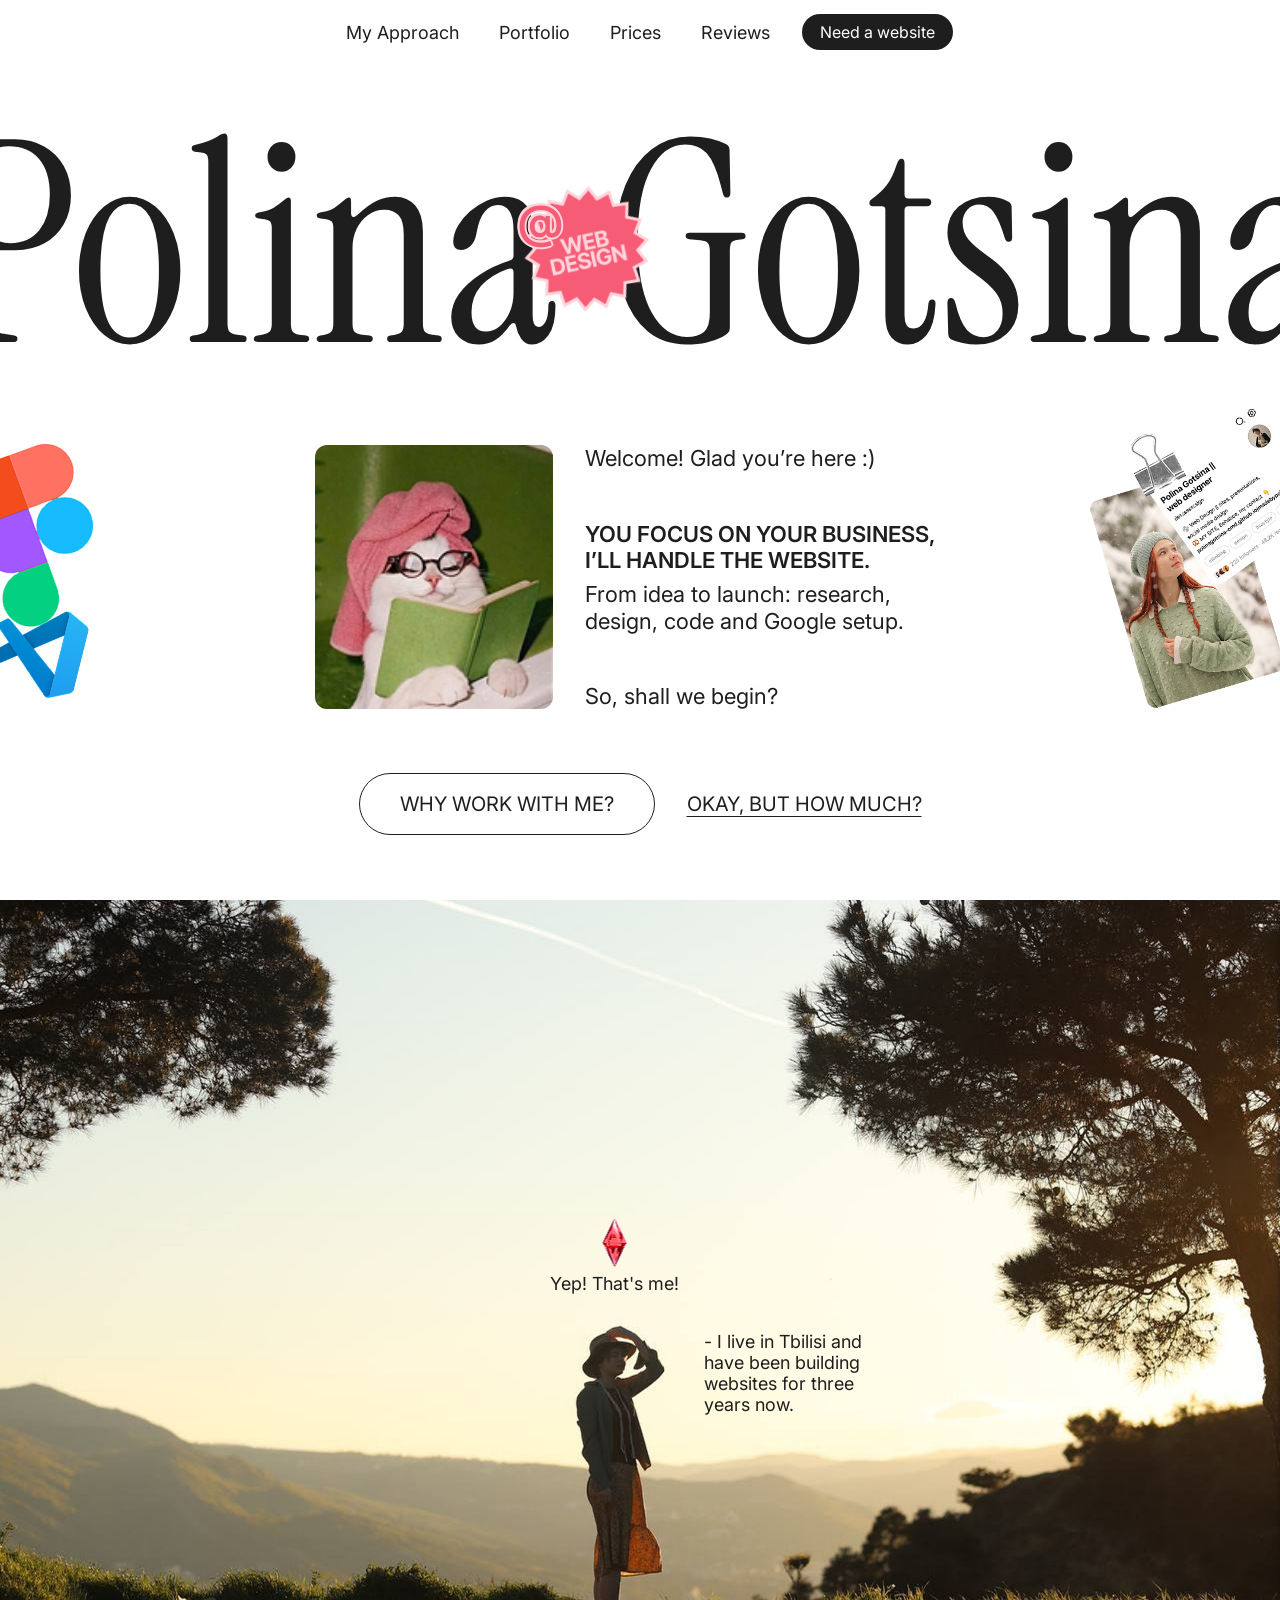
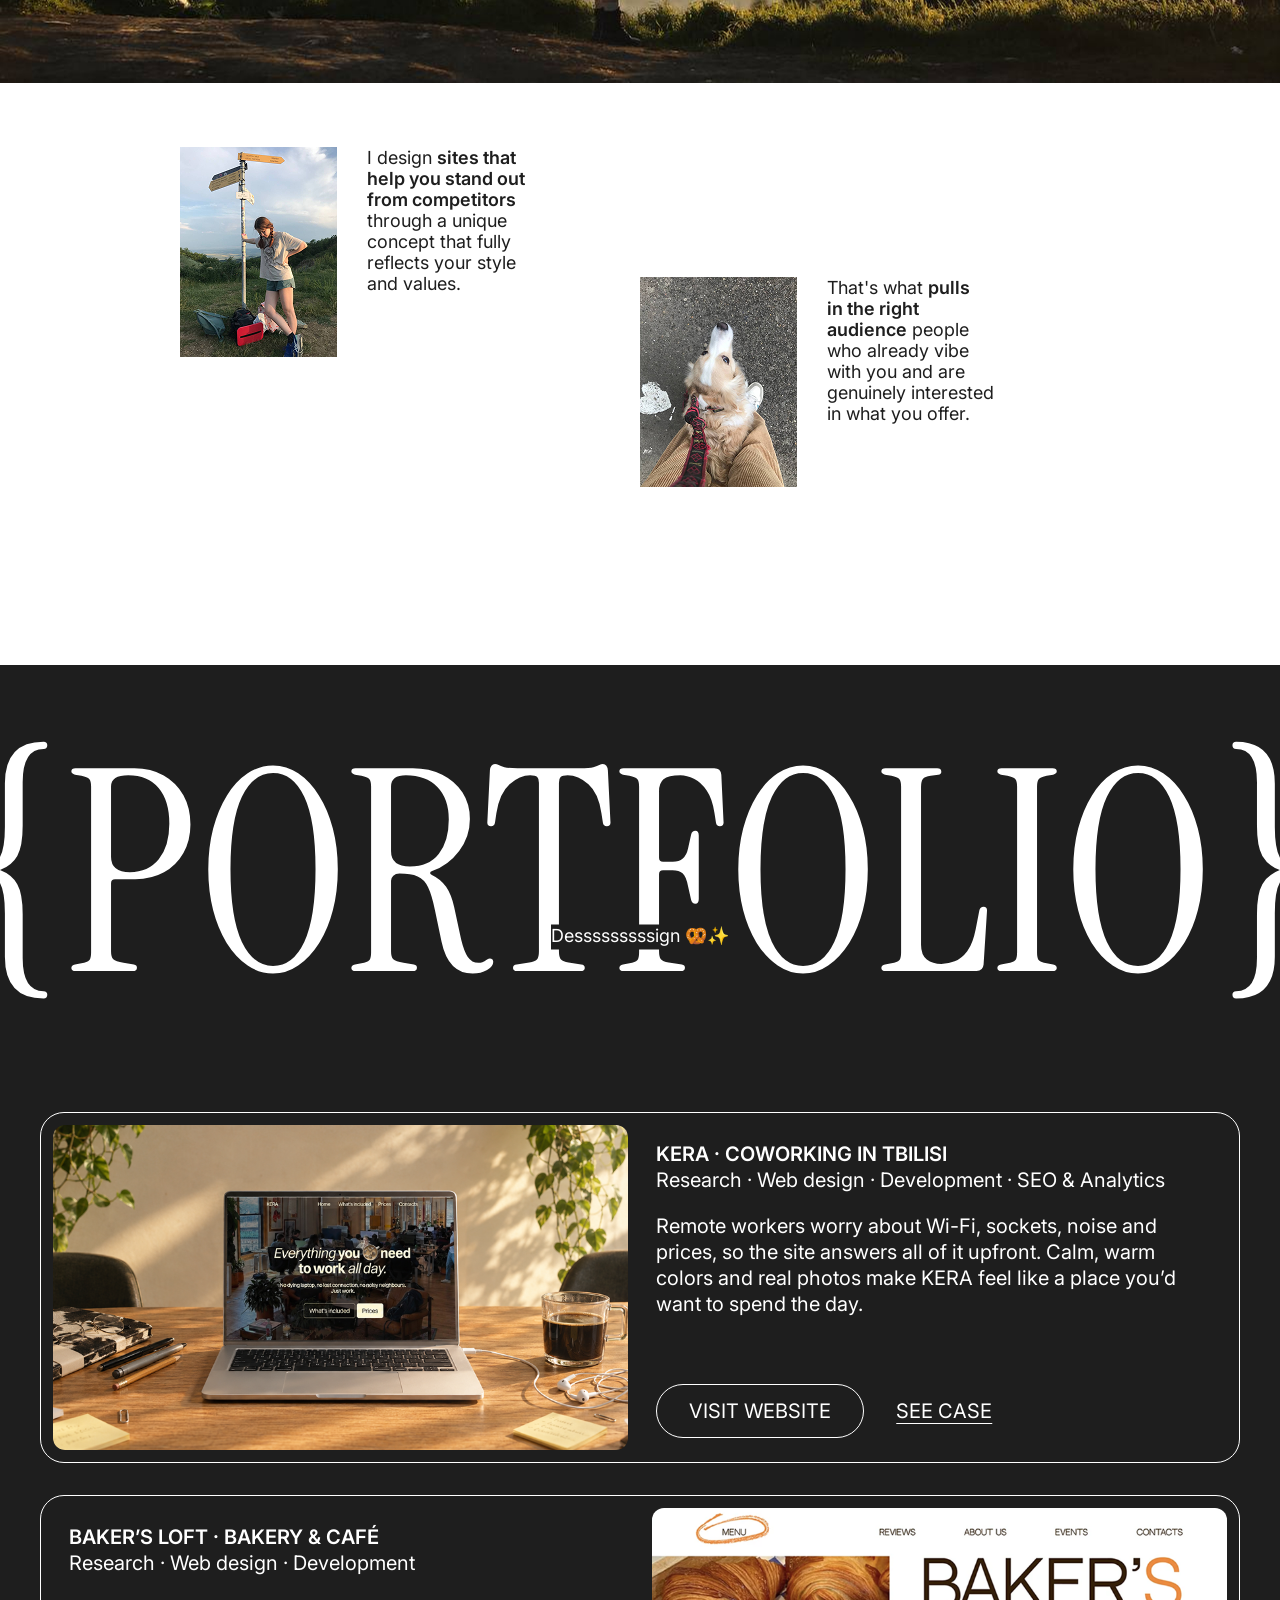
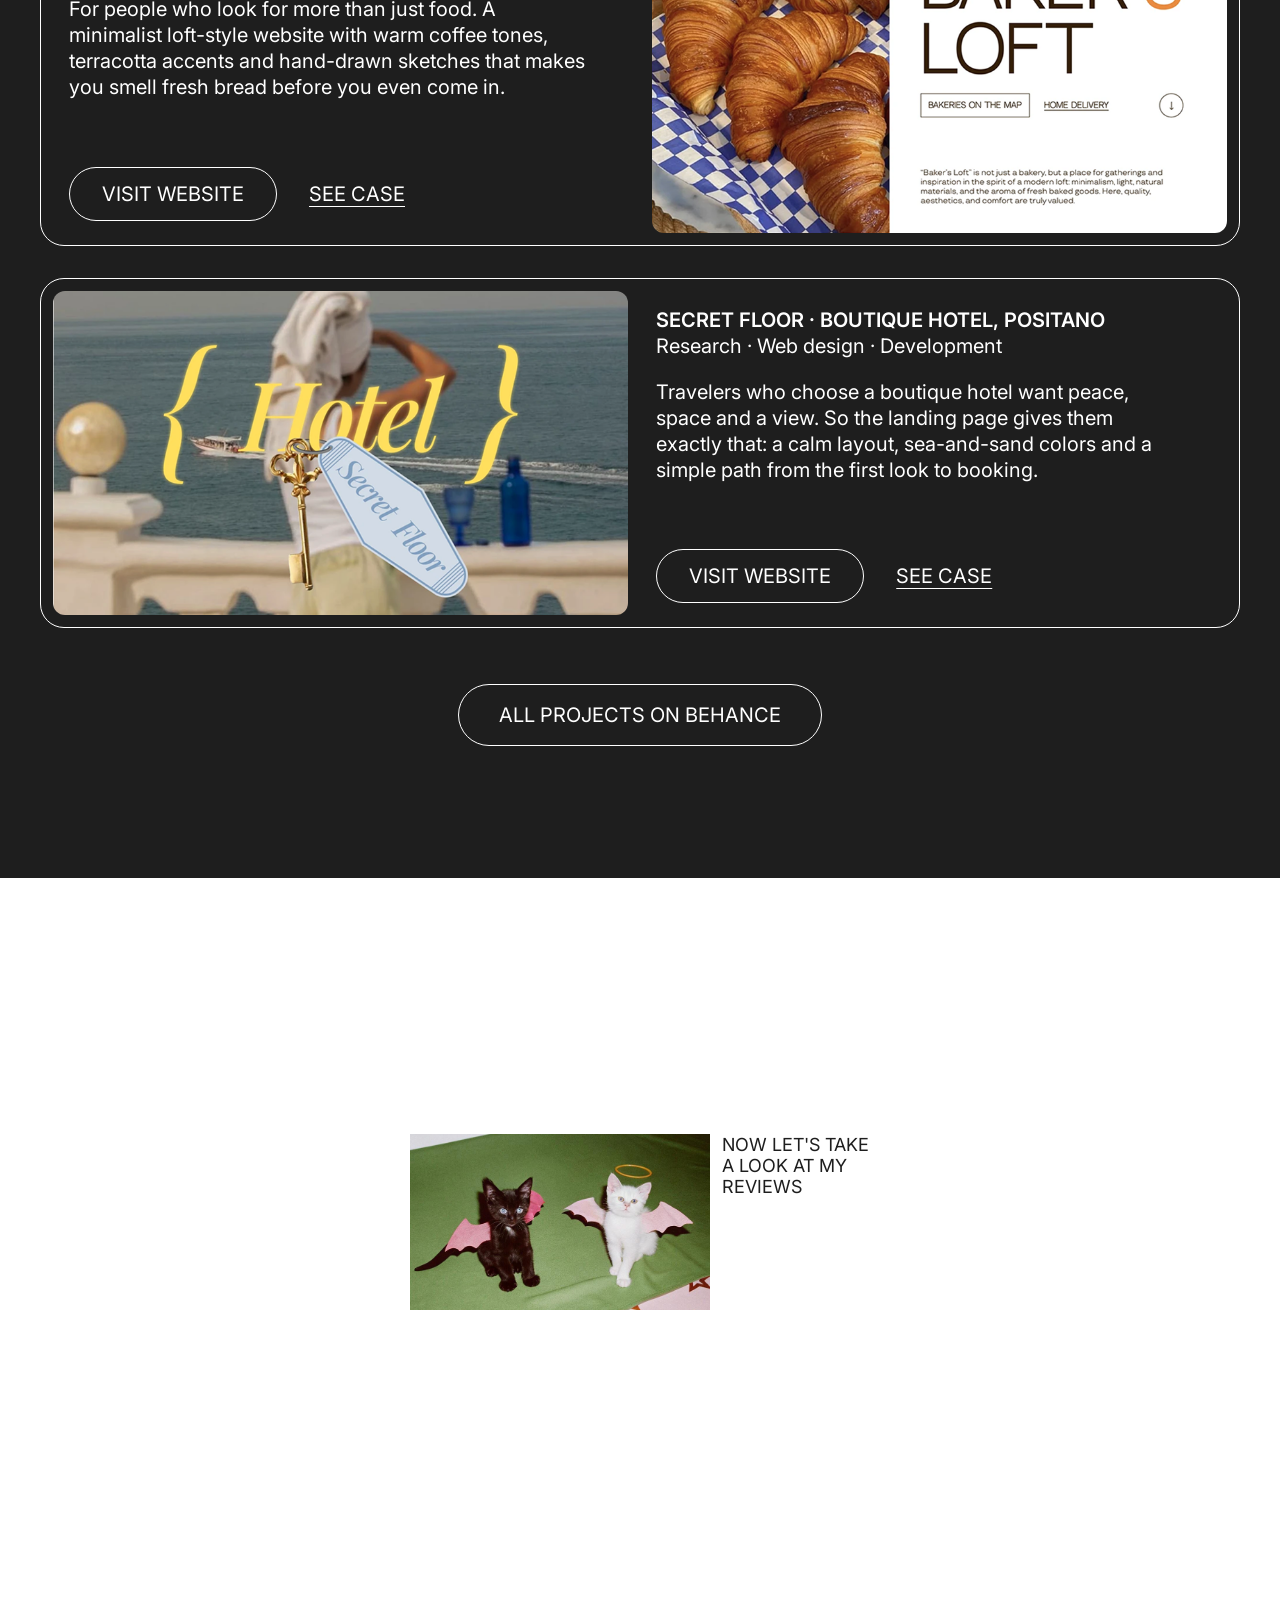
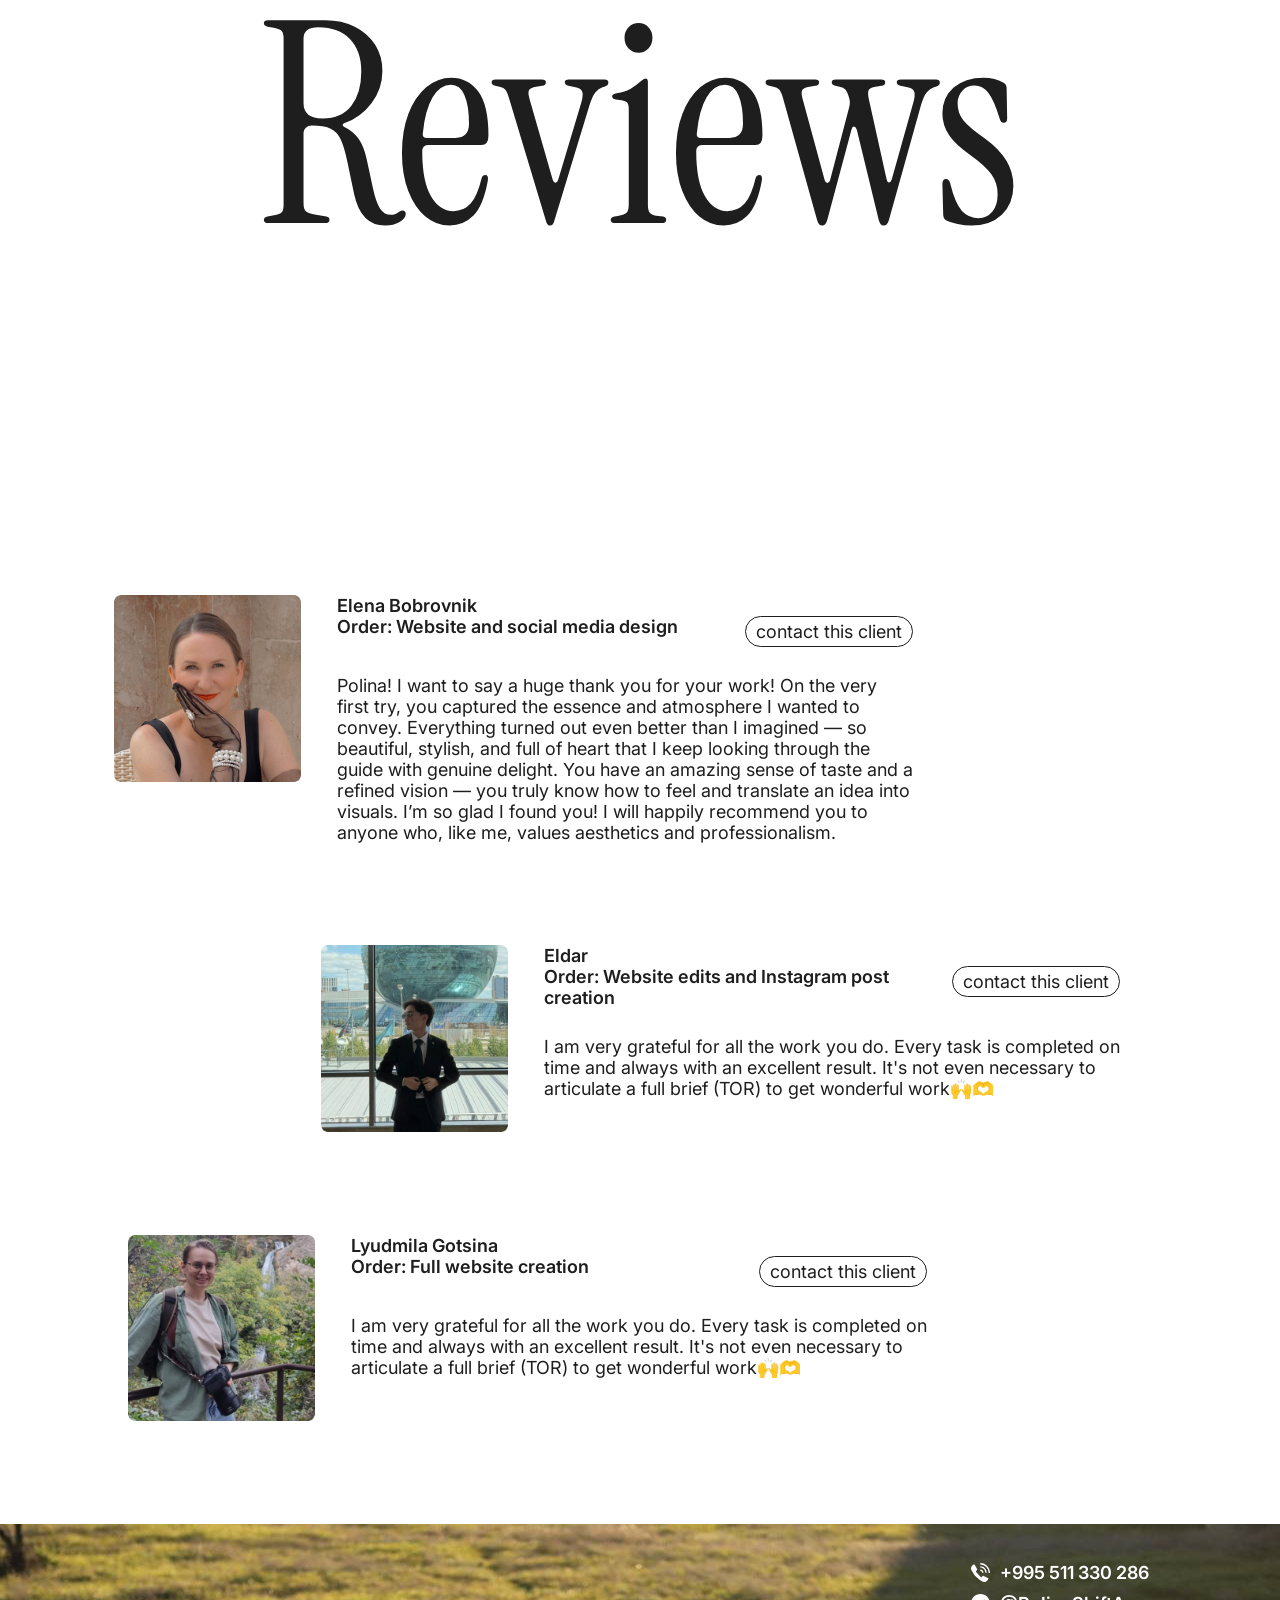
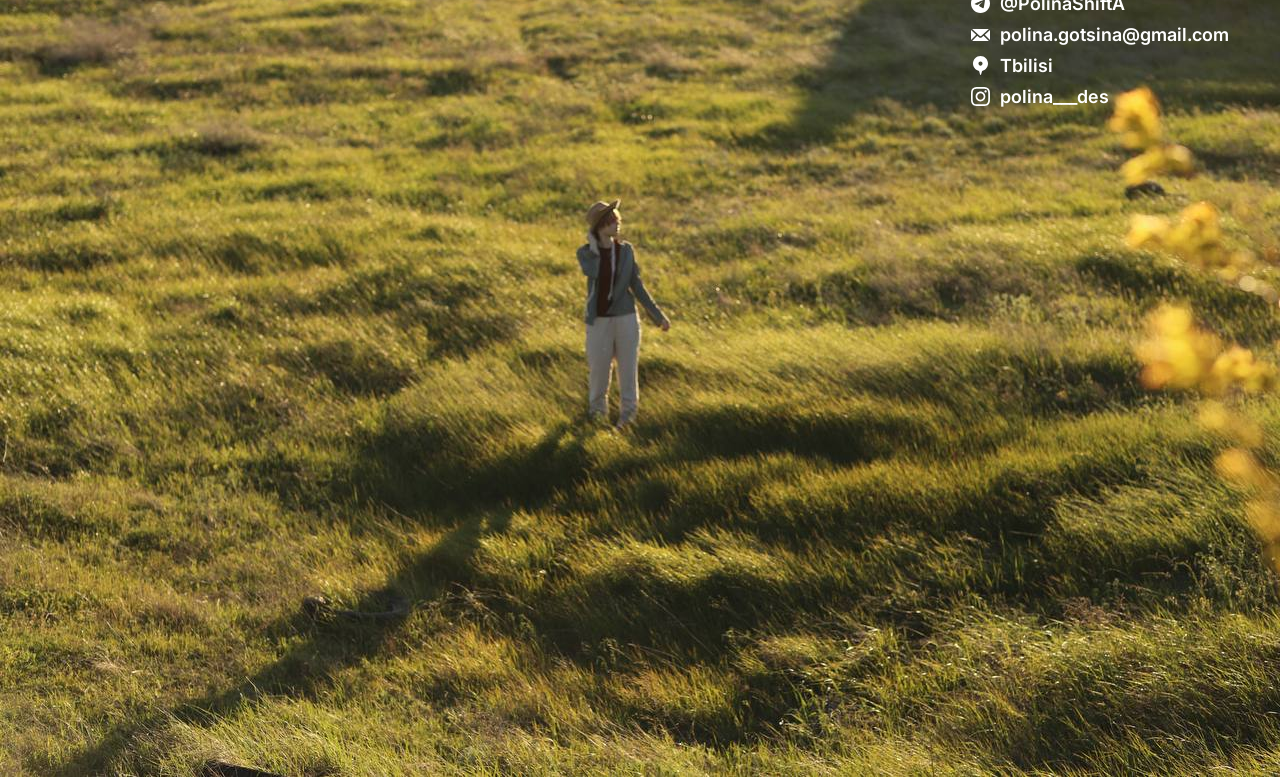
==== commit 1cc0b66b: "Redesign header, home and portfolio sections - Header: new menu (My Approach, Portfolio, Prices, Rev" ====
--- a/index.html
+++ b/index.html
@@ -1,11 +1,19 @@
 ﻿<!DOCTYPE html>
 <html lang="en">
 <head>
+    <!-- Google tag (gtag.js) -->
+    <script async src="https://www.googletagmanager.com/gtag/js?id=G-1NEPVC8W6R"></script>
+    <script>
+        window.dataLayer = window.dataLayer || [];
+        function gtag(){dataLayer.push(arguments);}
+        gtag('js', new Date());
+        gtag('config', 'G-1NEPVC8W6R');
+    </script>
     <link rel="icon" type="image/png" href="images/dimond.png">
     <meta charset="UTF-8">
     <meta name="viewport" content="width=device-width, initial-scale=1.0">
     <link href="https://fonts.googleapis.com/css2?family=Instrument+Serif&family=Inter:wght@400;500;600&display=swap" rel="stylesheet">
-    <title>Desssssssssign 🥨✨</title>
+    <title>Polina Gotsina · Web designer in Tbilisi</title>
     <link rel="stylesheet" href="style.css">
     <meta name="google-site-verification" content="RgkSU0inns7EfI-c7jFP0YSj8IY6jX4kxmSwcVBRHnc" />
 </head>
@@ -14,44 +22,41 @@
     <section class="header">
         <div class="menu_container">
             <nav class="menu_items">
-                <a href="#home">home</a>
-                <a href="#about">about me</a>
-                <a href="#portfolio">portfolio</a>
-                <a href="#reviews">reviews</a>
-                <a href="#contacts">contacts</a>
+                <a href="#about">My Approach</a>
+                <a href="#portfolio">Portfolio</a>
+                <a href="#prices">Prices</a>
+                <a href="#reviews">Reviews</a>
             </nav>
+            <button type="button" class="header_btn">Need a website</button>
         </div>
     </section>
 
 
     <section class="home" id="home">
         <div class="heading_container">
-            <div class="tag">
-              <span class="h2_regular">Web Design</span>
-            </div>
-            <h1 class="heading">Polina <span class="heading_last">Gotsina</span></h1>
+            <h1 class="heading">Polina<span class="heading_sticker" aria-hidden="true"><span class="sticker"><img src="images/sticker home.png" alt=""><span class="sticker_at">@</span></span></span> <span class="heading_last">Gotsina</span></h1>
         </div>
         <div class="welcome_container">
+            <img src="images/Clip+photos home.png" alt="My profile card" class="home_card">
             <div class="cat_container">
                 <div class="cat_left">
-                    <img src="images/cat.png" alt="">
+                    <img src="images/cat.png" alt="A cat in a towel reading a book" class="home_cat">
+                    <img src="images/Figma home.png" alt="Figma" class="home_logo home_figma">
+                    <img src="images/VS code home.png" alt="VS Code" class="home_logo home_vscode">
                 </div>
                 <div class="cat_right">
-                    <h2 class="h2_regular">WELCOOOOOOM<br>everybbody!</h2>
-                    <h2 class="h2_regular">soooooooooo<br>let's start!</h2>
-                </div>
-            </div>
-        </div>
-        <div class="home_buttons">
-            <button type="button" class="btn_oval h2_regular">NEED A WEBSITE</button>
-            <a href="#" class="cheat_link h2_regular">
-                CHEAT SHITS
-                <span class="cheat_arrow">
-                    <svg viewBox="0 0 16 16" width="16" height="16" aria-hidden="true">
-                        <path d="M4 4L12 12M12 5.5V12H5.5" fill="none" stroke="currentColor" stroke-width="1.2"/>
-                    </svg>
-                </span>
-            </a>
+                    <p class="h2_regular home_hello">Welcome! Glad you’re here :)</p>
+                    <div class="home_intro">
+                        <h2 class="h2_regular home_title">YOU FOCUS ON YOUR BUSINESS,<br>I’LL HANDLE THE WEBSITE.</h2>
+                        <p class="h2_regular home_text">From idea to launch: research, design, code and Google setup.</p>
+                    </div>
+                    <p class="h2_regular home_begin">So, shall we begin?</p>
+                </div>
+            </div>
+            <div class="home_buttons">
+                <a href="#about" class="btn_outline">WHY WORK WITH ME?</a>
+                <a href="#prices" class="link_underline">OKAY, BUT HOW MUCH?</a>
+            </div>
         </div>
     </section>
 
@@ -63,7 +68,7 @@
              <h2 class="h2_regular">Yep! That's me!</h2>
             </div>
             <div class="right_text">
-             <h2 class="h2_regular">- I live in Tbilisi and have been building a website for three years now.</h2>
+             <h2 class="h2_regular">- I live in Tbilisi and have been building websites for three years now.</h2>
             </div>
         </div>
         <div class="full_about_bottom">
@@ -89,91 +94,46 @@
             <h1 class="heading_portfolio">PORTFOLIO</h1>
             <h3 class="parentheses">}</h3>
         </div>
-        <div class="PORTFOLIO_projects_container">
-            <div class="projects_grid">
-                <div class="project_container">
-                    <img src="images/hotel.png" alt="" class="photo">
-                    <div class="descr_project">
-                        <h2 class="h2_regular white">Italian Hotel [ Secret Floor ]</h2>
-                        <div class="project_buttons">
-                          <a href="https://www.behance.net/gallery/249496109/Italian-Hotel-Secret-Floor-" class="btn_pill">see on Behance</a>
-                          <a href="#" class="btn_pill">see on Internet</a>
-                        </div>
-                    </div>
-                </div>
-                <div class="text_block">
-                    <h2 class="white h2_regular">20+ projects done. Still obsessed.</h2>
-                    <h2 class="white h2_regular">Fueled by climbing, hiking, and too much coffee.</h2>
-                </div>
-                <div class="project_container">
-                    <img src="images/bakery.png" alt="" class="photo">
-                    <div class="descr_project">
-                        <h2 class="h2_regular white">Website bakery [ Baker's loft ]</h2>
-                        <div class="project_buttons">
-                          <a href="https://www.behance.net/gallery/229775993/website-design-bakers-loft" class="btn_pill">see on Behance</a>
-                          <a href="https://polinagotsina-cmd.github.io/bakers-loft/" class="btn_pill">see on Internet</a>
-                        </div>
-                    </div>
-                </div>
-                <div class="project_container">
-                    <img src="images/pilates.png" alt="" class="photo">
-                    <div class="descr_project">
-                        <h2 class="h2_regular white">Website for a Pilates Trainer</h2>
-                        <div class="project_buttons">
-                          <a href="https://www.behance.net/gallery/239581693/Website-for-a-Pilates-Trainer" class="btn_pill">see on Behance</a>
-                          <a href="#" class="btn_pill">see on Internet</a>
-                        </div>
-                    </div>
-                </div>
-                <div class="project_container">
-                    <img src="images/bookshop.png" alt="" class="photo">
-                    <div class="descr_project">
-                        <h2 class="h2_regular white">WEBSITE FOR BOOKSHOP [ Chapter&Co ]</h2>
-                        <div class="project_buttons">
-                          <a href="https://www.behance.net/gallery/229304327/WEBSITE-FOR-BOOKSHOP" class="btn_pill">see on Behance</a>
-                          <a href="#" class="btn_pill">see on Internet</a>
-                        </div>
-                    </div>
-                </div>
-                <div class="social_links">
-                    <div class="button_social">
-                        <a href="https://t.me/design_portfolio_gp" target="_blank" class="social_link">
-                            <img src="images/telega.png" alt="" class="social_icon">
-                            <span class="white h2_regular">TELEGRAMM CHANNEL</span>
-                        </a>
-                    </div>
-                    <div class="button_social">
-                        <a href="https://www.behance.net/422418e2polinades" target="_blank" class="social_link">
-                            <img src="images/beh.png" alt="" class="social_icon">
-                            <span class="white h2_regular">MY BEHANCE PROFILE</span>
-                        </a>
-                    </div>
-                </div>
-                <div class="text_block">
-                    <img src="images/arrow.svg" alt="">
-                    <h2 class="white h2_regular">all projects</h2>
-                </div>
-                <div class="project_container">
-                    <img src="images/haircuter.png" alt="" class="photo">
-                    <div class="descr_project">
-                        <h2 class="h2_regular white">Hair studio [ Bloosom ]</h2>
-                        <div class="project_buttons">
-                          <a href="https://www.behance.net/gallery/237085103/hair-studio-Bloosom" class="btn_pill">see on Behance</a>
-                          <a href="#" class="btn_pill">see on Internet</a>
-                        </div>
-                    </div>
-                </div>
-                <div class="project_container">
-                    <img src="images/bakery.png" alt="" class="photo">
-                    <div class="descr_project">
-                        <h2 class="h2_regular white">Website bakery [ Baker's loft ]</h2>
-                        <div class="project_buttons">
-                          <a href="https://www.behance.net/gallery/229775993/website-design-bakers-loft" class="btn_pill">see on Behance</a>
-                          <a href="https://polinagotsina-cmd.github.io/bakers-loft/" class="btn_pill">see on Internet</a>
-                        </div>
-                    </div>
-                </div>
-            </div>
+        <div class="projects">
+            <article class="project_card">
+                <img src="images/cover kera portfolio.png" alt="KERA coworking website on a laptop" class="project_cover" loading="lazy">
+                <div class="project_info">
+                    <h3 class="h2_regular white project_title">KERA · COWORKING IN TBILISI</h3>
+                    <p class="h2_regular white project_tags">Research · Web design · Development · SEO &amp; Analytics</p>
+                    <p class="h2_regular white project_text">Remote workers worry about Wi-Fi, sockets, noise and prices, so the site answers all of it upfront. Calm, warm colors and real photos make KERA feel like a place you’d want to spend the day.</p>
+                    <div class="project_links">
+                        <a href="https://polinagotsina-cmd.github.io/kera/" class="btn_outline btn_outline_white" target="_blank" rel="noopener">VISIT WEBSITE</a>
+                        <!-- TODO: add the Behance case link when it's published -->
+                        <a href="#" class="link_underline">SEE CASE</a>
+                    </div>
+                </div>
+            </article>
+            <article class="project_card project_card_reverse">
+                <img src="images/cover cafe portfolio.png" alt="Baker’s Loft bakery website" class="project_cover" loading="lazy">
+                <div class="project_info">
+                    <h3 class="h2_regular white project_title">BAKER’S LOFT · BAKERY &amp; CAFÉ</h3>
+                    <p class="h2_regular white project_tags">Research · Web design · Development</p>
+                    <p class="h2_regular white project_text">For people who look for more than just food. A minimalist loft-style website with warm coffee tones, terracotta accents and hand-drawn sketches that makes you smell fresh bread before you even come in.</p>
+                    <div class="project_links">
+                        <a href="https://polinagotsina-cmd.github.io/bakers-loft/" class="btn_outline btn_outline_white" target="_blank" rel="noopener">VISIT WEBSITE</a>
+                        <a href="https://www.behance.net/gallery/229775993/website-design-bakers-loft" class="link_underline" target="_blank" rel="noopener">SEE CASE</a>
+                    </div>
+                </div>
+            </article>
+            <article class="project_card">
+                <img src="images/cover hotel portfolio.png" alt="Secret Floor boutique hotel website" class="project_cover" loading="lazy">
+                <div class="project_info">
+                    <h3 class="h2_regular white project_title">SECRET FLOOR · BOUTIQUE HOTEL, POSITANO</h3>
+                    <p class="h2_regular white project_tags">Research · Web design · Development</p>
+                    <p class="h2_regular white project_text">Travelers who choose a boutique hotel want peace, space and a view. So the landing page gives them exactly that: a calm layout, sea-and-sand colors and a simple path from the first look to booking.</p>
+                    <div class="project_links">
+                        <!-- TODO: replace with the live website link when it's ready -->
+                        <a href="https://www.behance.net/gallery/249496109/Italian-Hotel-Secret-Floor-" class="btn_outline btn_outline_white" target="_blank" rel="noopener">VISIT WEBSITE</a>
+                        <a href="https://www.behance.net/gallery/249496109/Italian-Hotel-Secret-Floor-" class="link_underline" target="_blank" rel="noopener">SEE CASE</a>
+                    </div>
+                </div>
+            </article>
+            <a href="https://www.behance.net/422418e2polinades" class="btn_outline btn_outline_white projects_all" target="_blank" rel="noopener">ALL PROJECTS ON BEHANCE</a>
         </div>
     </section>
 
@@ -181,7 +141,7 @@
     <div class="rew_up">
         <div class="rev_up_cont">
             <img src="images/kittens.png" alt="" class="kittens">
-            <h2 class="h2_regular">NOW LET'S TAKE A LOOK AT MY REVIWES</h2>
+            <h2 class="h2_regular">NOW LET'S TAKE A LOOK AT MY REVIEWS</h2>
         </div>
     </div>
     <div class="rew_bottom">
@@ -235,6 +195,9 @@
         </div>
     </div>
    </section>
+
+    <!-- TODO: Prices section -->
+    <section class="prices" id="prices"></section>
 
     <section class="contacts" id="contacts">
         <img src="images/contacts_bg.png" alt="" class="contacts_bg" width="1280" height="853">
--- a/style.css
+++ b/style.css
@@ -19,7 +19,7 @@
   padding: 0;
 }
 
-#home, #about, #portfolio, #reviews, #contacts {
+#home, #about, #portfolio, #reviews, #prices, #contacts {
   scroll-margin-top: 80px;
 }
 
@@ -35,12 +35,31 @@
 .menu_container {
   background-color: white;
   border-radius: 50px;
-  padding: 6px 24px;
+  padding: 6px 6px 6px 24px;
   width: fit-content;
   margin-top: 8px;
   display: flex;
   justify-content: center;
   align-items: center;
+  gap: 32px;
+}
+
+.header_btn {
+  padding: 8px 18px;
+  font-family: 'Inter', sans-serif;
+  font-size: 16px;
+  letter-spacing: -2%;
+  white-space: nowrap;
+  color: white;
+  background-color: var(--grey);
+  border: none;
+  border-radius: 50px;
+  cursor: pointer;
+  transition: opacity 0.2s ease;
+}
+
+.header_btn:hover {
+  opacity: 0.85;
 }
 
 
@@ -58,19 +77,13 @@
 
 
 
-.heading_container {
-  position: relative;
-  padding-top: 3vw;
-  width: 100vw;
-  height: 20vw;
-  display: flex;
-  justify-content: center;
-  align-items: center;
-}
 
 .heading {
+  margin: 0;
   font-family: 'Instrument Serif', serif;
   font-size: 22vw;
+  line-height: 1;
+  white-space: nowrap;
   color: var(--grey);
   font-weight: 100;
   letter-spacing: -4%;
@@ -99,23 +112,6 @@
   gap: 40px;
 }
 
-.cat_container {
-  display: flex;
-  gap: 2vw;
-}
-
-.welcome_container {
-  margin-top: 3vw;
-  display: flex;
-  justify-content: center;
-  padding-bottom: 130px;
-}
-
-.cat_right {
-  display: flex;
-  flex-direction: column;
-  justify-content: space-between;
-}
 
 .h2_regular {
   margin: 0;
@@ -127,20 +123,6 @@
   text-decoration: none;
 }
 
-.tag {
-  position: absolute;
-  top: 80%;
-  left: 5%;
-  z-index: 10;
-  background-color: #F5D949;
-  width: 200px;
-  height: 40px;
-  transform: rotate(-8deg);
-  border-radius: 50%;
-  display: flex;
-  justify-content: center;
-  align-items: center;
-}
 
 .the_hat {
   width: 100%;
@@ -243,17 +225,6 @@
   transform: translateY(-50%);
 }
 
-.projects_grid {
-  display: grid;
-  grid-template-columns: repeat(3, 1fr);
-  gap: 20px;
-}
-
-.project_buttons {
-  display: flex;
-  gap: 0px;
-  margin-top: 8px;
-}
 
 .btn_pill {
   font-family: 'Inter', sans-serif;
@@ -270,64 +241,6 @@
   padding: 4px 10px;
 }
 
-.photo {
-  width: 100%;
-  height: 24vw; /* подбери под макет */
-  object-fit: cover;
-  border-radius: 6px;
-  display: block;
-}
-
-.PORTFOLIO_projects_container {
-  padding-inline: 22px;
-}
-
-.project_container {
-  margin-top: 60px;
-  display: flex;
-  flex-direction: column;
-  gap: 14px;
-}
-
-.text_block {
-  display: flex;
-  flex-direction: column;
-  justify-content: center;
-  align-items: center;
-  margin: 0 auto;
-  height: 100%; /* занимает всю ячейку грида */
-  gap: 34px;
-  max-width: 160px; /* расстояние между двумя абзацами */
-}
-
-.social_link {
-  display: flex;
-  align-items: center;
-  gap: 10px;
-  text-decoration: none;
-  color: inherit;
-}
-
-.social_link:visited {
-  color: inherit;
-}
-
-.social_icon {
-  width: 36px;
-  height: 36px;
-  border-radius: 50%;
-  display: block;
-}
-
-.social_links {
-  display: flex;
-  flex-direction: column;
- justify-content: center;
-  align-items: center;
-  gap: 6px;
-  height: 100%;
-  margin-right: 120px;
-}
 
 .rev_up_cont {
   display: flex;
@@ -465,77 +378,483 @@
   display: block;
 }
 
-/* Home buttons */
+
+/* Home */
 
 .home {
   position: relative;
+  min-height: 100vh;
+  min-height: 100svh;
+  box-sizing: border-box;
+  padding-block: 7vw 48px;
+  display: flex;
+  flex-direction: column;
+  justify-content: center;
+}
+
+.heading_container {
+  display: flex;
+  justify-content: center;
+}
+
+/* Zero-size anchor between the two words, the sticker is centered on it */
+.heading_sticker {
+  position: relative;
+  display: inline-block;
+  width: 0;
+  height: 0;
+}
+
+.sticker {
+  position: absolute;
+  left: 0.11em;
+  top: -0.33em;
+  width: 0.5em;
+  transform: translate(-50%, -50%) rotate(-12deg);
+  z-index: 1;
+}
+
+.sticker img {
+  width: 100%;
+  display: block;
+}
+
+.sticker_at {
+  position: absolute;
+  left: 6%;
+  top: 8%;
+  font-family: 'Inter', sans-serif;
+  font-size: 0.16em;
+  font-weight: 600;
+  line-height: 1;
+  color: #F65C76;
+  transform: rotate(12deg);
+  text-shadow:
+    2px 0 0 #FFD4DB, -2px 0 0 #FFD4DB, 0 2px 0 #FFD4DB, 0 -2px 0 #FFD4DB,
+    1.5px 1.5px 0 #FFD4DB, -1.5px 1.5px 0 #FFD4DB, 1.5px -1.5px 0 #FFD4DB, -1.5px -1.5px 0 #FFD4DB;
+}
+
+.welcome_container {
+  position: relative;
+  margin-top: 4.5vw;
+  display: flex;
+  flex-direction: column;
+  align-items: center;
+  gap: 64px;
+}
+
+.cat_container {
+  display: flex;
+  gap: 32px;
+}
+
+.home_cat {
+  width: 238px;
+  height: auto;
+  aspect-ratio: 238 / 264;
+  object-fit: cover;
+  border-radius: 12px;
+  display: block;
+}
+
+.cat_right {
+  max-width: 380px;
+  display: flex;
+  flex-direction: column;
+  justify-content: space-between;
+}
+
+.home .h2_regular {
+  font-size: 22px;
+  line-height: 1.2;
+}
+
+.home .home_title {
+  margin-bottom: 8px;
+  font-weight: 600;
+}
+
+/* Side images: absolute to .welcome_container on desktop */
+.home_logo,
+.home_card {
+  position: absolute;
+  height: auto;
+  pointer-events: none;
+}
+
+.home_figma {
+  top: -1vw;
+  left: -5vw;
+  width: 16vw;
+  transform: rotate(-20deg);
+}
+
+.home_vscode {
+  top: 12vw;
+  left: -1vw;
+  width: 8vw;
+  transform: rotate(14deg);
+}
+
+.home_card {
+  top: -3.5vw;
+  right: -4vw;
+  width: 19vw;
 }
 
 .home_buttons {
-  position: absolute;
-  left: 3.4vw;
-  bottom: 30px;
   display: flex;
   align-items: center;
+  gap: 32px;
+}
+
+.btn_outline {
+  box-sizing: border-box;
+  padding: 18px 40px;
+  font-family: 'Inter', sans-serif;
+  font-size: 20px;
+  letter-spacing: -2%;
+  line-height: 1.2;
+  white-space: nowrap;
+  color: var(--grey);
+  text-decoration: none;
+  border: 1px solid var(--grey);
+  border-radius: 50px;
+  transition: background-color 0.2s ease, color 0.2s ease;
+}
+
+.btn_outline:hover {
+  background-color: var(--grey);
+  color: white;
+}
+
+.btn_outline_white {
+  color: white;
+  border-color: white;
+}
+
+.btn_outline_white:hover {
+  background-color: white;
+  color: var(--grey);
+}
+
+.link_underline {
+  font-family: 'Inter', sans-serif;
+  font-size: 20px;
+  letter-spacing: -2%;
+  white-space: nowrap;
+  color: var(--grey);
+  text-decoration: underline;
+  text-decoration-thickness: 1px;
+  text-underline-offset: 5px;
+}
+
+.link_underline:hover {
+  text-decoration-thickness: 2px;
+}
+
+/* Portfolio cards */
+
+.projects {
+  max-width: 1200px;
+  margin: 48px auto 0;
+  padding-inline: 32px;
+  display: flex;
+  flex-direction: column;
+  align-items: center;
+  gap: 32px;
+}
+
+.project_card {
+  box-sizing: border-box;
+  width: 100%;
+  padding: 12px;
+  border: 1px solid white;
+  border-radius: 24px;
+  display: flex;
   gap: 28px;
 }
 
-.btn_oval {
-  position: relative;
-  padding: 20px 28px 16px;
+.project_card_reverse {
+  flex-direction: row-reverse;
+}
+
+.project_cover {
+  flex: 0 0 49%;
+  width: 49%;
+  min-width: 0;
+  height: auto;
+  aspect-ratio: 872 / 492;
+  object-fit: cover;
+  border-radius: 12px;
+  display: block;
+}
+
+.project_info {
+  flex: 1;
+  min-width: 0;
+  padding: 16px 16px 12px 0;
+  display: flex;
+  flex-direction: column;
+}
+
+.project_card_reverse .project_info {
+  padding: 16px 0 12px 16px;
+}
+
+.PORTFOLIO .project_info .h2_regular {
   font-size: 20px;
-  background: none;
-  border: none;
-  cursor: pointer;
-}
-
-.btn_oval::before,
-.btn_oval::after {
-  content: '';
-  position: absolute;
-  inset: 0;
-  border: 1px solid var(--grey);
-  border-radius: 50%;
-  pointer-events: none;
-  transition: transform 0.3s ease;
-}
-
-.btn_oval::before {
-  transform: rotate(-3deg) translateY(-3px);
-}
-
-.btn_oval::after {
-  transform: rotate(3deg) translateY(4px);
-}
-
-.btn_oval:hover::before {
-  transform: rotate(3deg) translateY(-3px);
-}
-
-.btn_oval:hover::after {
-  transform: rotate(-3deg) translateY(4px);
-}
-
-.cheat_link {
+  line-height: 1.3;
+}
+
+.PORTFOLIO .project_info .project_title {
+  font-weight: 600;
+}
+
+.PORTFOLIO .project_info .project_text {
+  margin-top: 20px;
+  max-width: 520px;
+}
+
+.project_links {
+  margin-top: auto;
+  padding-top: 28px;
   display: flex;
   align-items: center;
-  gap: 10px;
-  font-size: 20px;
-}
-
-.cheat_arrow {
-  width: 36px;
-  height: 36px;
-  border: 1px solid var(--grey);
-  border-radius: 50%;
-  display: flex;
-  justify-content: center;
-  align-items: center;
-  transition: transform 0.3s ease;
-}
-
-.cheat_link:hover .cheat_arrow {
-  transform: rotate(-45deg);
+  gap: 32px;
+}
+
+.project_links .btn_outline {
+  padding: 14px 32px;
+}
+
+.PORTFOLIO .link_underline {
+  color: white;
+}
+
+.projects_all {
+  margin-top: 24px;
+}
+
+@media (max-width: 1200px) {
+  .home_card {
+    width: 15vw;
+    right: -5vw;
+  }
+
+  .PORTFOLIO .project_info .h2_regular {
+    font-size: 17px;
+  }
+
+  .PORTFOLIO .project_info .project_text {
+    margin-top: 14px;
+  }
+
+  .project_links {
+    padding-top: 20px;
+    gap: 24px;
+  }
+
+  .project_links .btn_outline,
+  .project_links .link_underline {
+    font-size: 17px;
+  }
+
+  .project_links .btn_outline {
+    padding: 12px 24px;
+  }
+}
+
+@media (max-width: 1024px) {
+  .home_card {
+    display: none;
+  }
+}
+
+@media (max-width: 768px) {
+  .menu_container {
+    padding: 4px 4px 4px 16px;
+    gap: 14px;
+  }
+
+  .menu_items {
+    gap: 14px;
+  }
+
+  .menu_items a,
+  .header_btn {
+    font-size: 14px;
+  }
+
+  .header_btn {
+    padding: 7px 12px;
+  }
+
+  .home {
+    min-height: 0;
+    padding-block: 26vw 16vw;
+    justify-content: flex-start;
+  }
+
+  /* On phones only "Polina" is shown and the sticker sits on the bottom of the "P" */
+  .heading {
+    position: relative;
+    font-size: 48vw;
+  }
+
+  .heading_last {
+    display: none;
+  }
+
+  .heading_sticker {
+    position: static;
+  }
+
+  .sticker {
+    left: 21.5%;
+    top: 80%;
+    width: 30vw;
+  }
+
+  .sticker_at {
+    font-size: 9vw;
+  }
+
+  .welcome_container {
+    margin-top: 10vw;
+    padding-inline: 16px;
+    gap: 40px;
+  }
+
+  .cat_container {
+    flex-direction: column;
+    align-items: center;
+    gap: 0;
+    text-align: center;
+  }
+
+  /* Text blocks join the column so the cat can sit between them */
+  .cat_right {
+    display: contents;
+  }
+
+  .home .h2_regular {
+    font-size: 17px;
+    line-height: 1.25;
+  }
+
+  .home_hello {
+    order: 1;
+  }
+
+  .home_intro {
+    order: 2;
+    margin-top: 24px;
+    max-width: 340px;
+  }
+
+  .home .home_title {
+    margin-bottom: 4px;
+  }
+
+  .cat_left {
+    order: 3;
+    position: relative;
+    width: 100vw;
+    margin-top: 24px;
+    display: flex;
+    justify-content: center;
+  }
+
+  .home_cat {
+    width: 44vw;
+    max-width: 240px;
+  }
+
+  .home_begin {
+    order: 4;
+    margin-top: 16px;
+  }
+
+  .home_figma {
+    top: 50%;
+    left: auto;
+    right: -9vw;
+    width: 28vw;
+    transform: translateY(-50%) rotate(-20deg);
+  }
+
+  .home_vscode {
+    top: 50%;
+    left: -4vw;
+    width: 20vw;
+    transform: translateY(-50%) rotate(14deg);
+  }
+
+  .home_buttons {
+    flex-direction: column;
+    gap: 20px;
+  }
+
+  .home .btn_outline {
+    padding: 12px 44px;
+  }
+
+  .btn_outline,
+  .link_underline {
+    font-size: 16px;
+  }
+
+  .projects {
+    margin-top: 16vw;
+    padding-inline: 16px;
+    gap: 16px;
+  }
+
+  .project_card,
+  .project_card_reverse {
+    flex-direction: column;
+    gap: 0;
+  }
+
+  .project_cover {
+    flex: none;
+    width: 100%;
+  }
+
+  .project_info,
+  .project_card_reverse .project_info {
+    padding: 20px 12px 12px;
+  }
+
+  .PORTFOLIO .project_info .h2_regular {
+    font-size: 16px;
+  }
+
+  .project_links {
+    padding-top: 24px;
+  }
+
+  .project_links .btn_outline,
+  .project_links .link_underline {
+    font-size: 16px;
+  }
+
+  .project_links .btn_outline {
+    padding: 12px 28px;
+  }
+}
+
+@media (max-width: 480px) {
+  .menu_items a[href="#reviews"] {
+    display: none;
+  }
+}
+
+@media (max-width: 370px) {
+  .menu_items a[href="#about"] {
+    display: none;
+  }
 }
 
 /* Contact popup */
@@ -823,63 +1142,6 @@
 }
 
 @media (max-width: 768px) {
-  .menu_container {
-    padding: 4px 20px;
-  }
-
-  .menu_items {
-    gap: 20px;
-  }
-
-  .menu_items a:nth-child(1),
-  .menu_items a:nth-child(5) {
-    display: none;
-  }
-
-  .heading_container {
-    height: 60vw;
-    padding-top: 14vw;
-  }
-
-  .heading {
-    font-size: 48vw;
-  }
-
-  .heading_last {
-    display: none;
-  }
-
-  .home .tag {
-    top: 74%;
-    left: 9%;
-    width: 36vw;
-    height: 8vw;
-    background-color: #FFD40D;
-  }
-
-  .home .tag .h2_regular {
-    font-size: 4vw;
-  }
-
-  .welcome_container {
-    margin-top: 8vw;
-    padding-bottom: 40vw;
-  }
-
-  .home .cat_container {
-    gap: 3vw;
-  }
-
-  .home .cat_left img {
-    width: 37vw;
-    height: auto;
-    display: block;
-    border-radius: 6px;
-  }
-
-  .home .cat_right .h2_regular {
-    font-size: 4vw;
-  }
 
   .about_me .h2_regular {
     font-size: 4vw;
@@ -981,98 +1243,6 @@
     font-size: 4vw;
   }
 
-  .PORTFOLIO_projects_container .projects_grid {
-    grid-template-columns: 1fr;
-    gap: 0;
-  }
-
-  .PORTFOLIO_projects_container .projects_grid > div {
-    display: none;
-  }
-
-  .PORTFOLIO_projects_container .projects_grid > .text_block:nth-child(2),
-  .PORTFOLIO_projects_container .projects_grid > .project_container:nth-child(1),
-  .PORTFOLIO_projects_container .projects_grid > .project_container:nth-child(3),
-  .PORTFOLIO_projects_container .projects_grid > .project_container:nth-child(5),
-  .PORTFOLIO_projects_container .projects_grid > .social_links,
-  .PORTFOLIO_projects_container .projects_grid > .text_block:nth-child(7) {
-    display: flex;
-  }
-
-  .PORTFOLIO_projects_container .projects_grid > .text_block:nth-child(2) {
-    order: 1;
-    margin-top: 23.5vw;
-    max-width: 34.3vw;
-  }
-
-  .PORTFOLIO_projects_container .projects_grid > .text_block:nth-child(2) h2:nth-child(2) {
-    display: none;
-  }
-
-  .PORTFOLIO_projects_container .projects_grid > .project_container:nth-child(1) {
-    order: 2;
-    margin-top: 23.5vw;
-  }
-
-  .PORTFOLIO_projects_container .projects_grid > .project_container:nth-child(3) {
-    order: 3;
-  }
-
-  .PORTFOLIO_projects_container .projects_grid > .project_container:nth-child(5) {
-    order: 4;
-  }
-
-  .PORTFOLIO_projects_container .projects_grid > .social_links {
-    order: 5;
-    height: auto;
-    margin: 0 auto;
-    margin-top: 60px;
-  }
-
-  .PORTFOLIO_projects_container .projects_grid > .text_block:nth-child(7) {
-    order: 6;
-    margin-top: 19.3vw;
-  }
-
-  .PORTFOLIO_projects_container .projects_grid > .text_block:nth-child(7) img {
-    width: 28.85vw;
-    height: 28.85vw;
-    transform: rotate(90deg);
-  }
-
-  .PORTFOLIO .text_block {
-    height: auto;
-    margin: 0 auto;
-    gap: 4vw;
-  }
-
-  .PORTFOLIO .text_block .h2_regular {
-    font-size: 4vw;
-    text-align: center;
-  }
-
-  .PORTFOLIO .social_link span {
-    background-color: white;
-    color: var(--grey);
-    text-transform: uppercase;
-    font-weight: 600;
-    border-radius: 100px;
-    padding: 6px 12px;
-    font-size: 4vw;
-  }
-
-  .PORTFOLIO .photo {
-    height: auto;
-    aspect-ratio: 330 / 255;
-  }
-
-  .PORTFOLIO .descr_project .h2_regular {
-    font-size: 4vw;
-  }
-
-  .PORTFOLIO .btn_pill {
-    font-size: 4vw;
-  }
 
   .rewives .rev_up_cont {
     flex-direction: column;
@@ -1123,26 +1293,6 @@
     margin: 10vw;
   }
 
-  .home_buttons {
-    left: 5vw;
-    bottom: 12vw;
-    gap: 5vw;
-  }
-
-  .btn_oval {
-    padding: 4.5vw 6vw 3.5vw;
-    font-size: 4vw;
-  }
-
-  .cheat_link {
-    gap: 2vw;
-    font-size: 4vw;
-  }
-
-  .cheat_arrow {
-    width: 8vw;
-    height: 8vw;
-  }
 
   .popup_inner {
     padding: 36px 20px 28px;
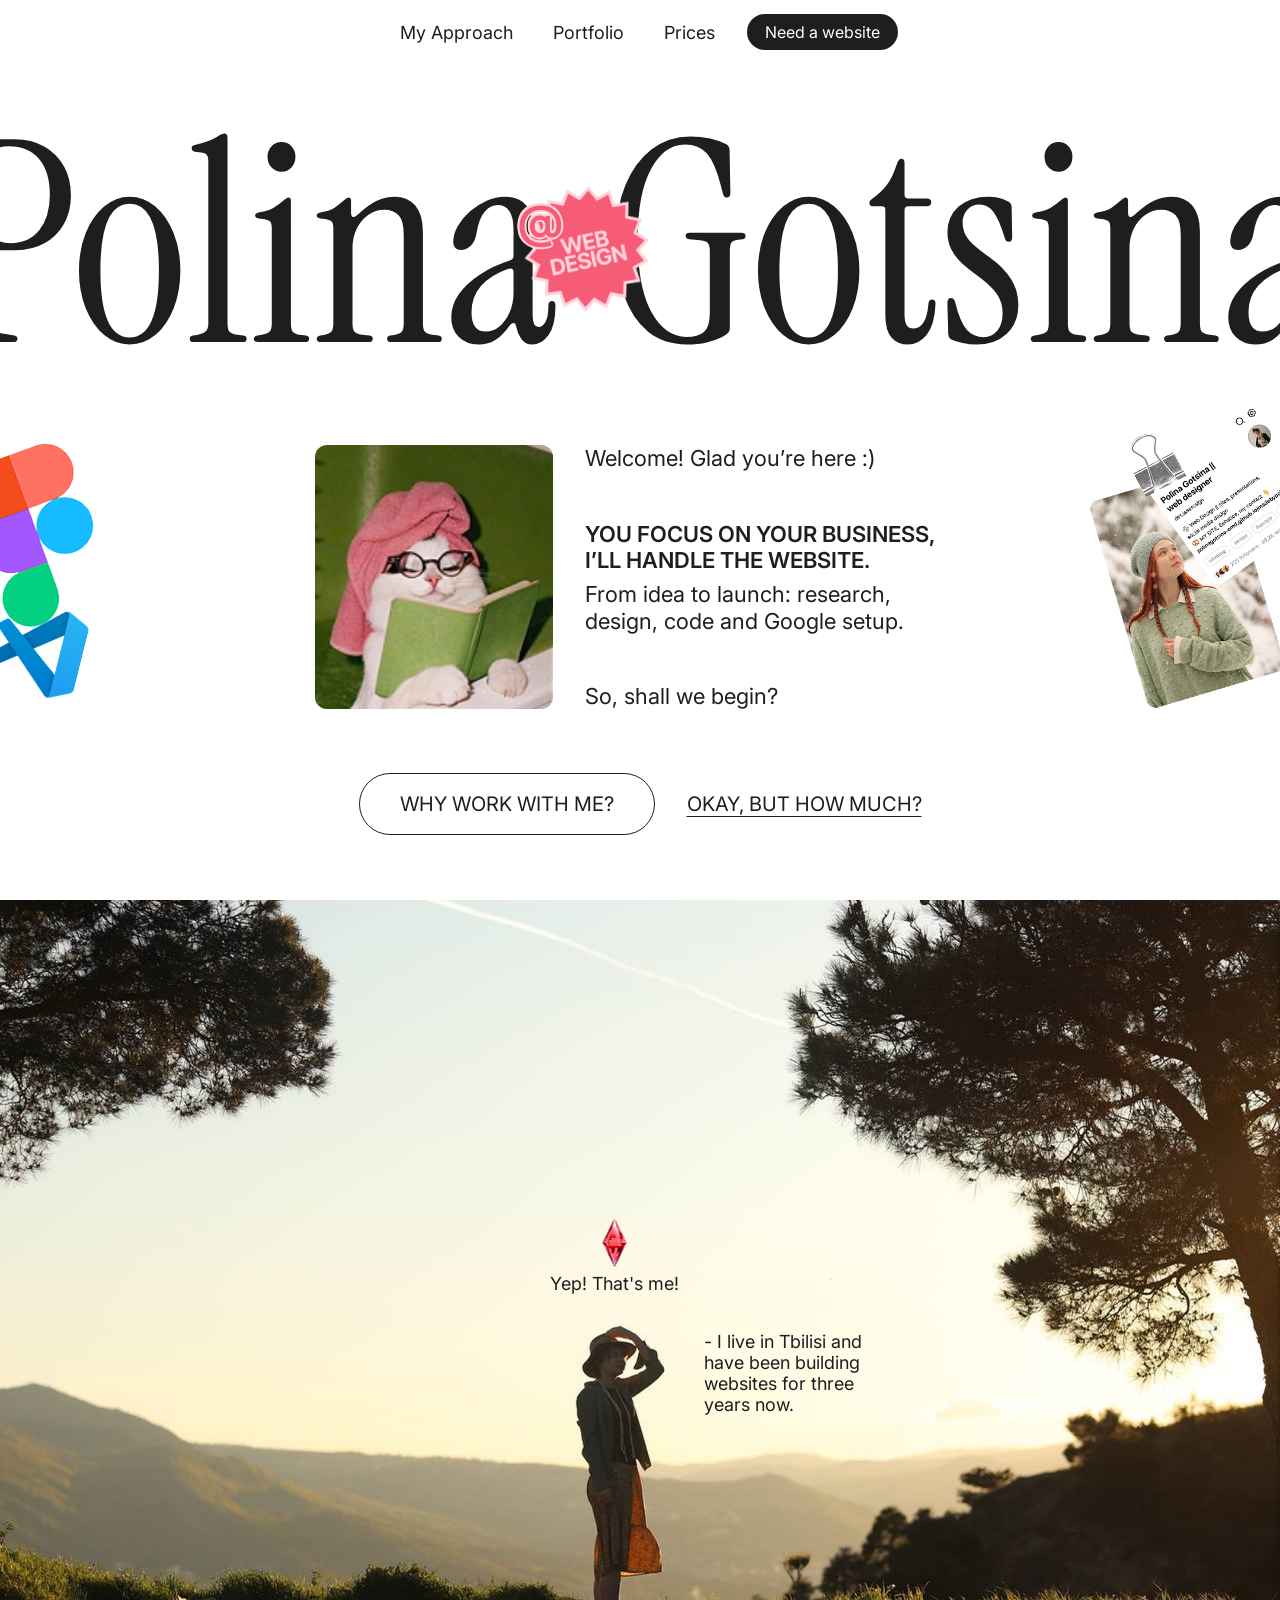
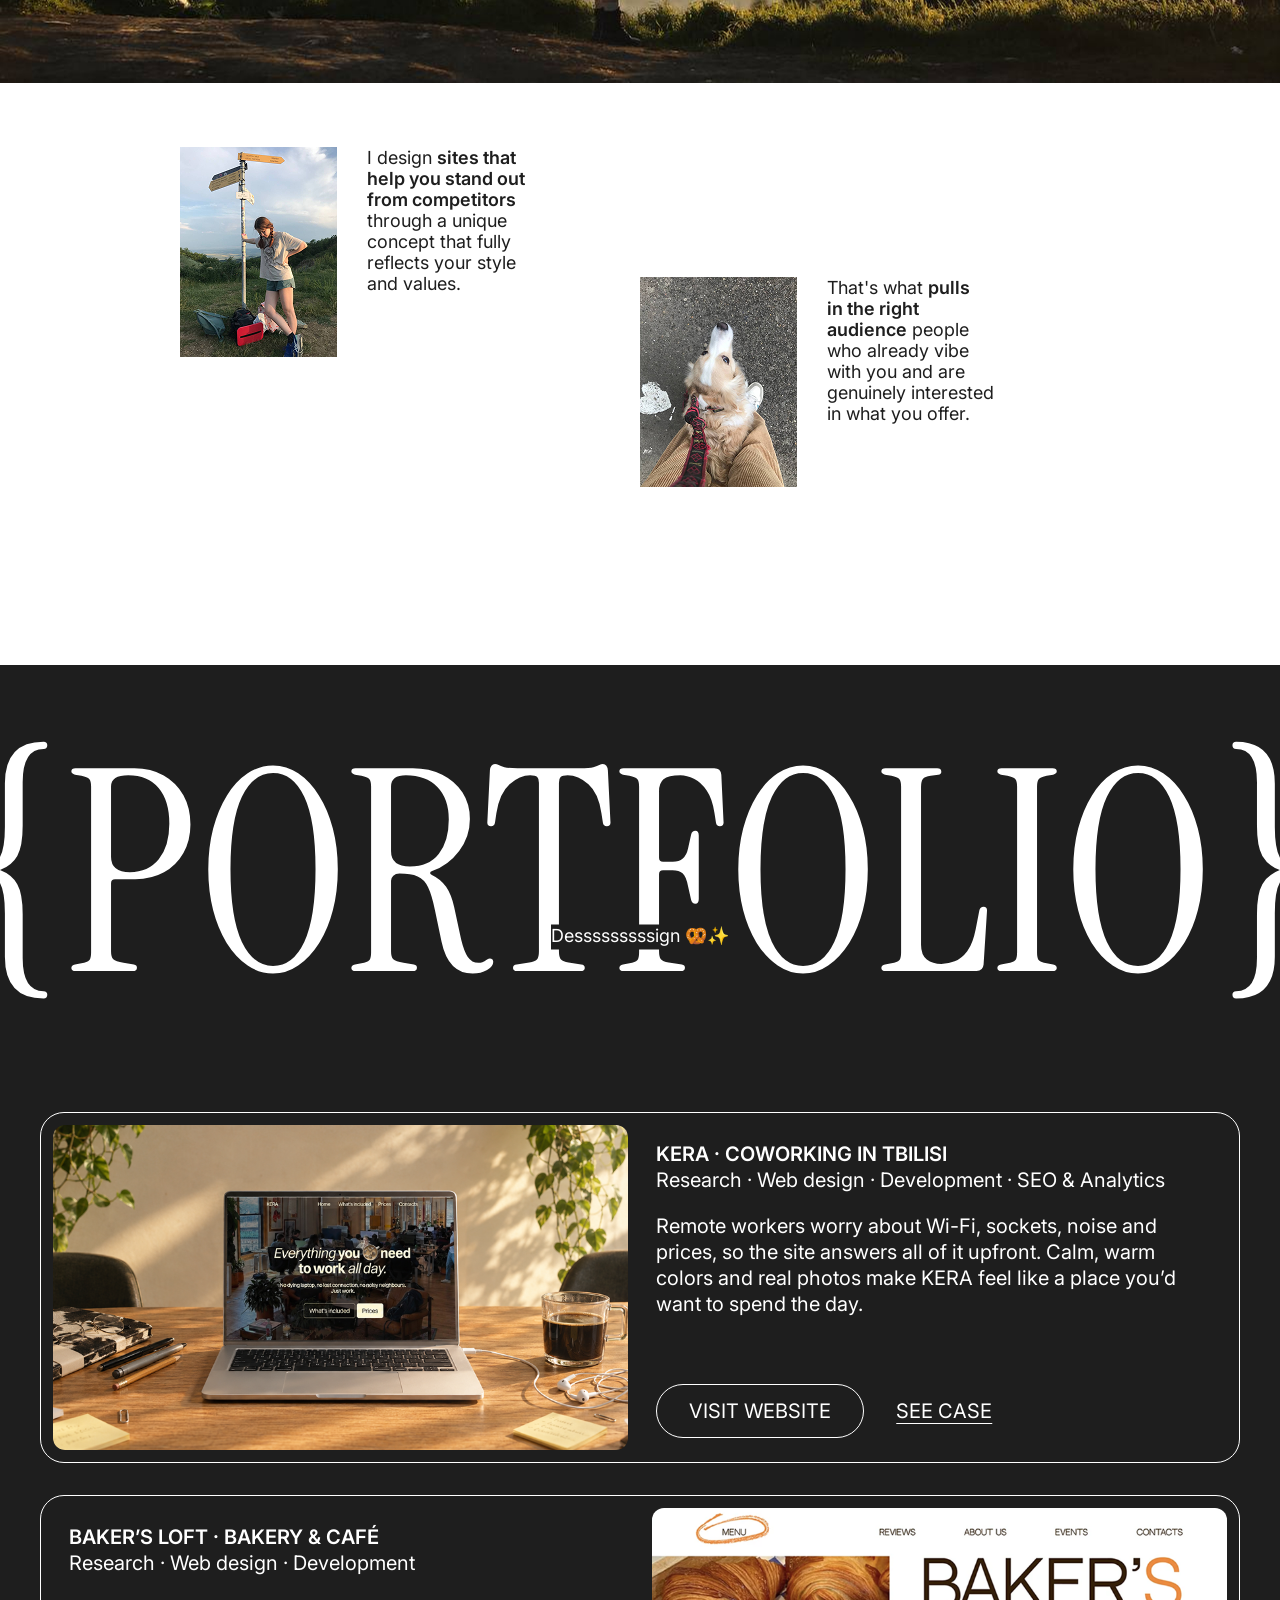
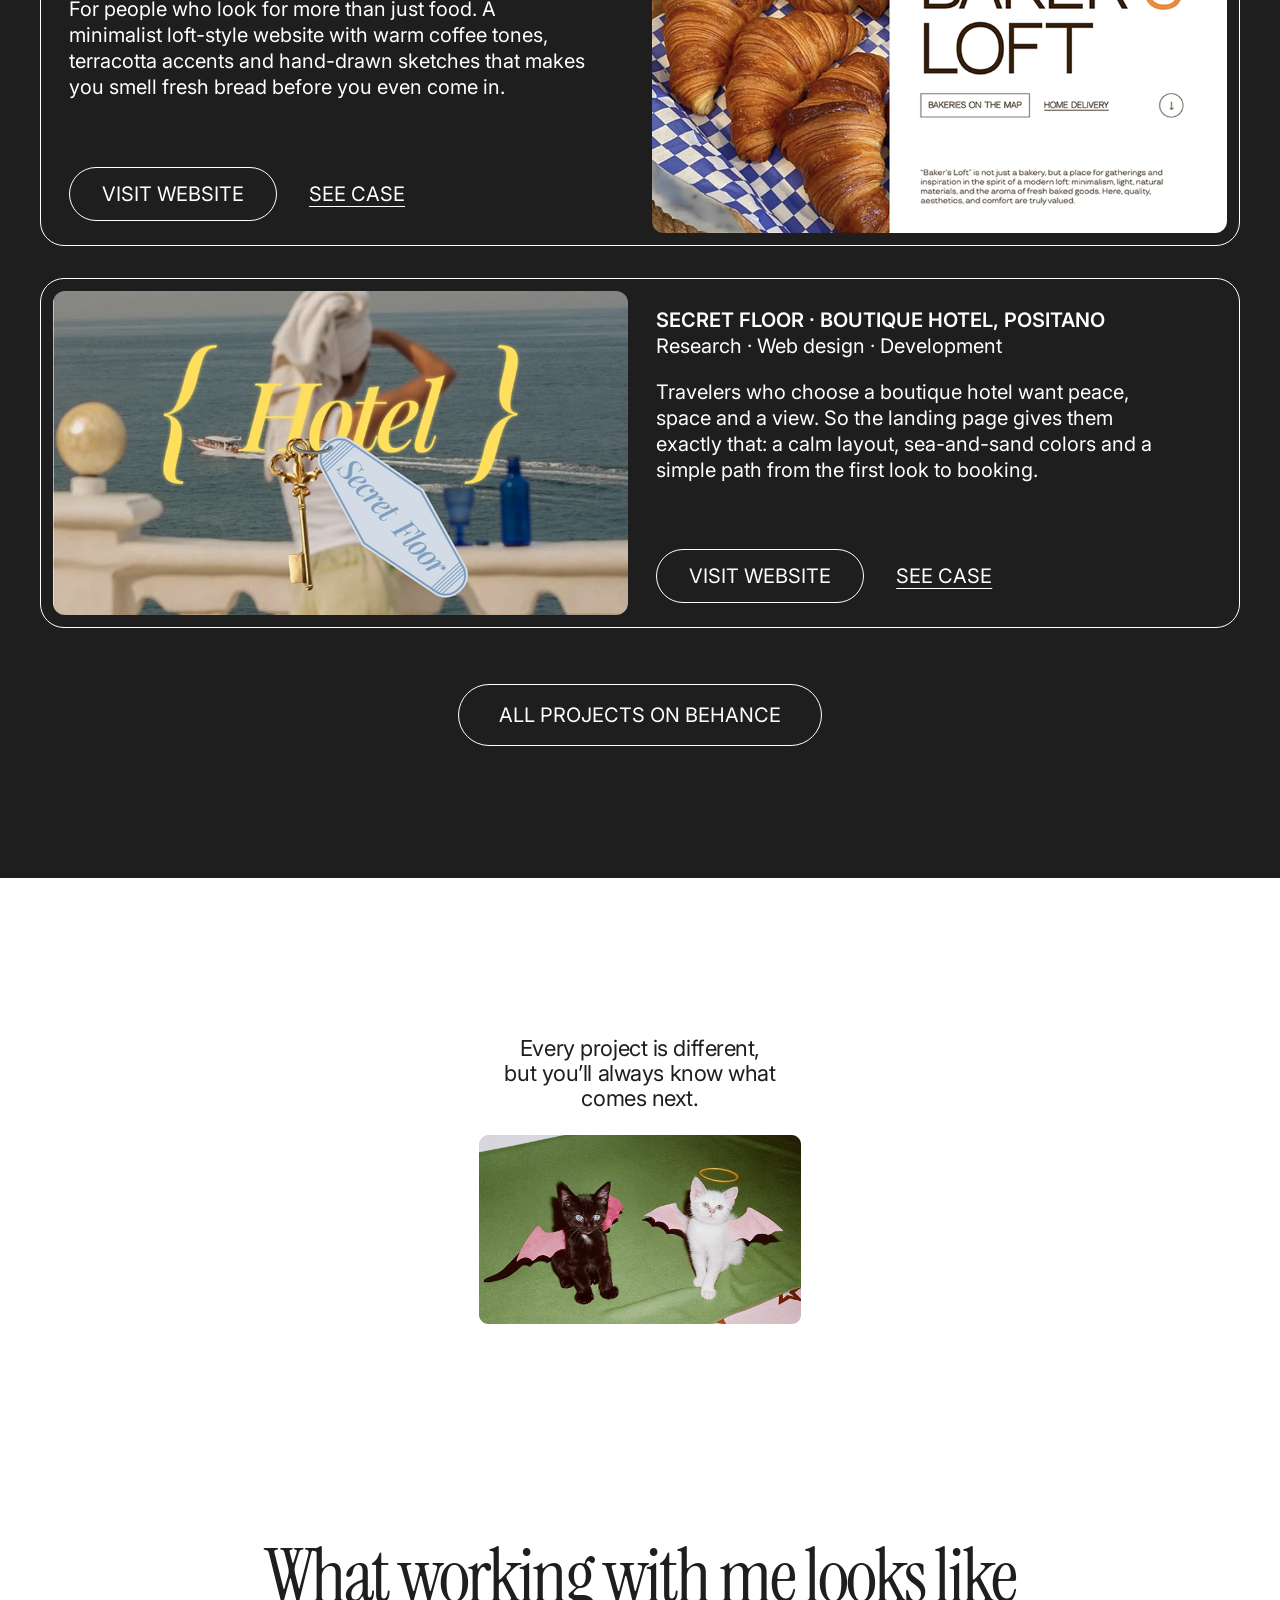
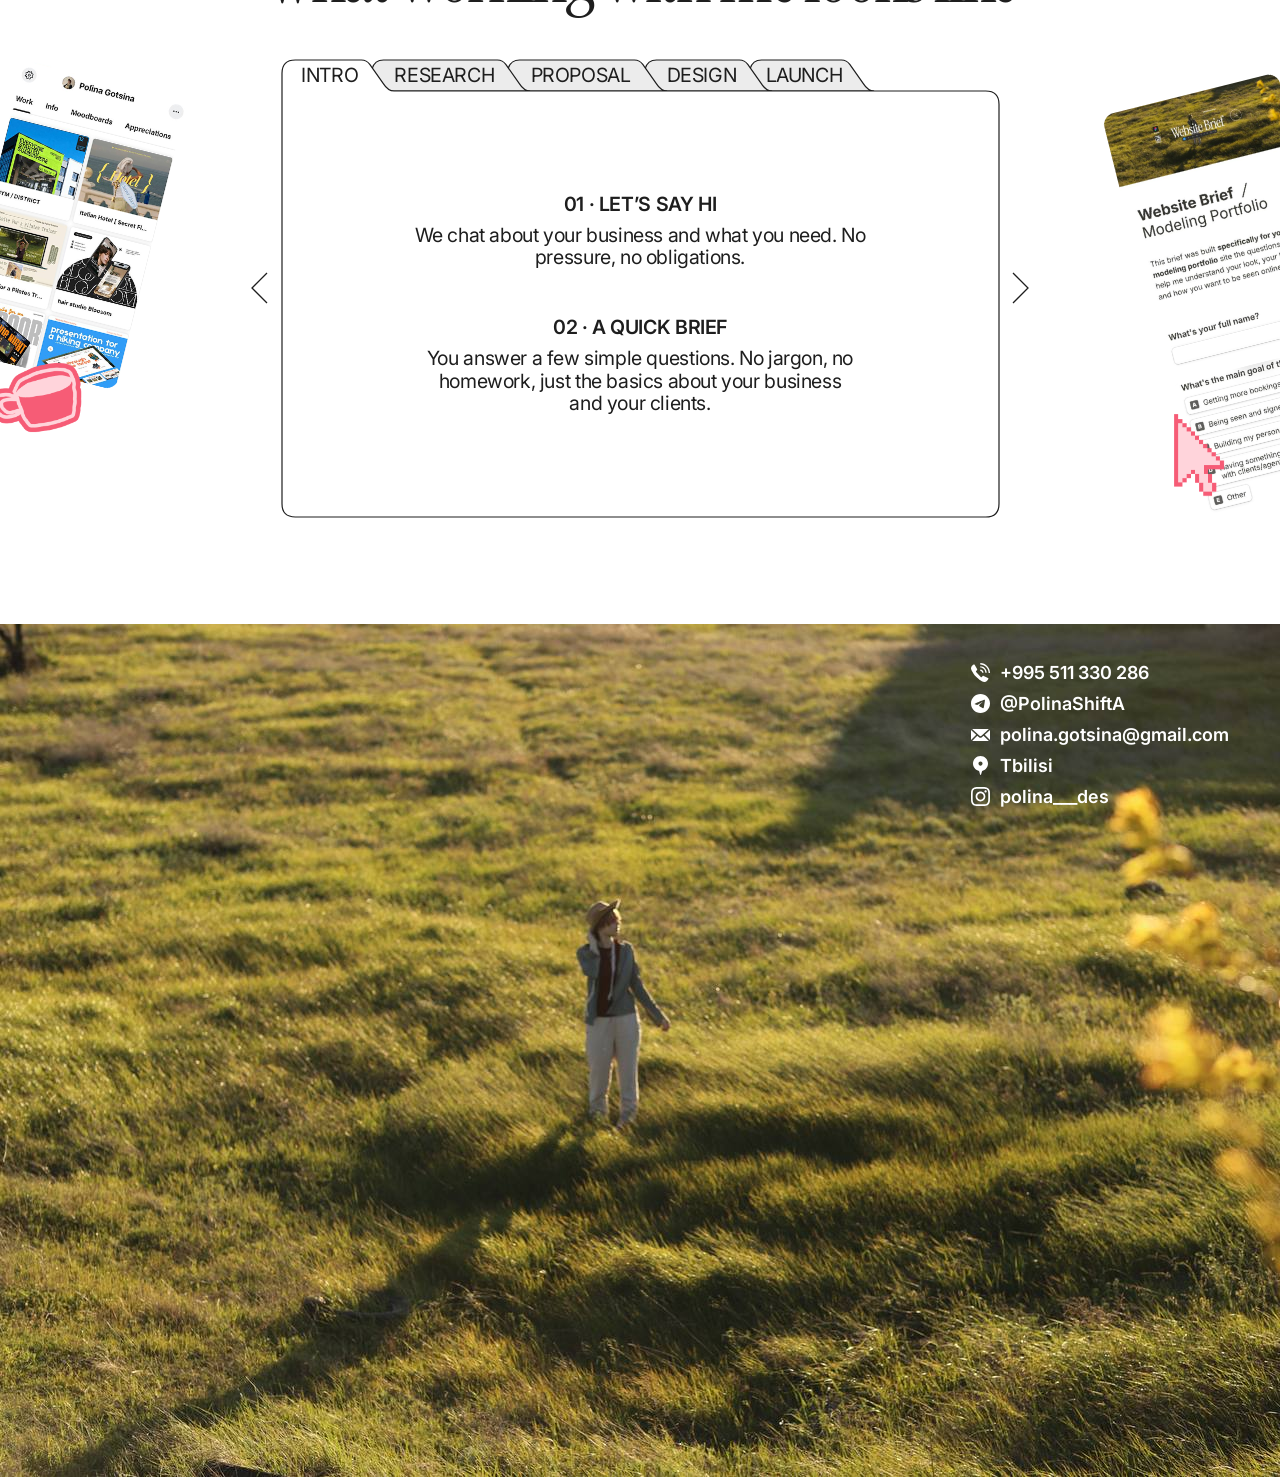
==== commit b0050d58: "Add prices section with tab animations, hide reviews - Add the "What working with me looks like" sec" ====
--- a/index.html
+++ b/index.html
@@ -25,7 +25,6 @@
                 <a href="#about">My Approach</a>
                 <a href="#portfolio">Portfolio</a>
                 <a href="#prices">Prices</a>
-                <a href="#reviews">Reviews</a>
             </nav>
             <button type="button" class="header_btn">Need a website</button>
         </div>
@@ -137,6 +136,8 @@
         </div>
     </section>
 
+    <!-- REVIEWS: hidden for now, restore later -->
+    <!--
    <section class="rewives" id="reviews">
     <div class="rew_up">
         <div class="rev_up_cont">
@@ -195,9 +196,115 @@
         </div>
     </div>
    </section>
-
-    <!-- TODO: Prices section -->
-    <section class="prices" id="prices"></section>
+    -->
+
+    <section class="prices" id="prices">
+        <div class="prices_top">
+            <p class="h2_regular prices_lead">Every project is different,<br>but you’ll always know what<br>comes next.</p>
+            <img src="images/Cats.png" alt="Two kittens with bat wings, the white one wearing a halo" class="prices_cats" width="542" height="318" loading="lazy">
+        </div>
+        <h2 class="prices_heading">What working <br class="prices_phone_br">with me looks like</h2>
+
+        <div class="prices_stage">
+            <!-- Decorative images. data-deco matches the data-deco of a tab -->
+            <div class="prices_deco" data-deco="intro" aria-hidden="true">
+                <img src="images/Portfolio.png" alt="" class="deco_portfolio deco_left" loading="lazy">
+                <img src="images/Frame 121.png" alt="" class="deco_cup deco_left" loading="lazy">
+                <img src="images/Brief.png" alt="" class="deco_brief deco_right" loading="lazy">
+                <img src="images/mouse.png" alt="" class="deco_mouse deco_right" loading="lazy">
+            </div>
+            <div class="prices_deco" data-deco="research" aria-hidden="true">
+                <img src="images/audience.png" alt="" class="deco_audience deco_left" loading="lazy">
+                <img src="images/user flow.png" alt="" class="deco_flow deco_left" loading="lazy">
+                <img src="images/fonts.png" alt="" class="deco_fonts deco_right" loading="lazy">
+            </div>
+            <div class="prices_deco" data-deco="proposal" aria-hidden="true">
+                <img src="images/proposal.png" alt="" class="deco_proposal deco_left" loading="lazy">
+                <img src="images/work.png" alt="" class="deco_work deco_left" loading="lazy">
+                <img src="images/folder ( about us ).png" alt="" class="deco_folder deco_right" loading="lazy">
+                <img src="images/proposal 2.png" alt="" class="deco_proposal2 deco_right" loading="lazy">
+            </div>
+            <div class="prices_deco" data-deco="design" aria-hidden="true">
+                <img src="images/VS code.png" alt="" class="deco_vscode deco_left" loading="lazy">
+                <img src="images/Figma bar.png" alt="" class="deco_figmabar deco_right" loading="lazy">
+                <img src="images/Figma.png" alt="" class="deco_figma deco_right" loading="lazy">
+            </div>
+            <div class="prices_deco" data-deco="phone-start" aria-hidden="true">
+                <img src="images/Brief.png" alt="" class="deco_phone_brief deco_left" loading="lazy">
+                <img src="images/mouse.png" alt="" class="deco_phone_mouse deco_right" loading="lazy">
+            </div>
+            <div class="prices_deco" data-deco="phone-design" aria-hidden="true">
+                <img src="images/Figma.png" alt="" class="deco_phone_figma deco_left" loading="lazy">
+                <img src="images/proposal 2.png" alt="" class="deco_phone_proposal deco_right" loading="lazy">
+                <img src="images/VS code.png" alt="" class="deco_phone_vscode deco_left" loading="lazy">
+            </div>
+
+            <div class="prices_folder">
+                <!-- The folder outline is drawn here by script.js -->
+                <svg class="prices_shape" aria-hidden="true"></svg>
+
+                <!-- data-steps: which steps from the panel below each tab shows -->
+                <div class="prices_tabs prices_tabs_desktop" role="tablist" aria-label="Steps of working together">
+                    <button type="button" class="prices_tab" role="tab" id="prices_tab_intro" aria-controls="prices_panel" data-steps="1 2" data-deco="intro">INTRO</button>
+                    <button type="button" class="prices_tab" role="tab" id="prices_tab_research" aria-controls="prices_panel" data-steps="3" data-deco="research">RESEARCH</button>
+                    <button type="button" class="prices_tab" role="tab" id="prices_tab_proposal" aria-controls="prices_panel" data-steps="4" data-deco="proposal">PROPOSAL</button>
+                    <button type="button" class="prices_tab" role="tab" id="prices_tab_design" aria-controls="prices_panel" data-steps="5" data-deco="design">DESIGN</button>
+                    <button type="button" class="prices_tab" role="tab" id="prices_tab_launch" aria-controls="prices_panel" data-steps="6 7">LAUNCH</button>
+                </div>
+                <div class="prices_tabs prices_tabs_phone" role="tablist" aria-label="Steps of working together">
+                    <button type="button" class="prices_tab" role="tab" id="prices_tab_phone_start" aria-controls="prices_panel" data-steps="1 2 3" data-deco="phone-start">START</button>
+                    <button type="button" class="prices_tab" role="tab" id="prices_tab_phone_design" aria-controls="prices_panel" data-steps="4 5" data-deco="phone-design">DESIGN&amp;DEVELOPMENT</button>
+                    <button type="button" class="prices_tab" role="tab" id="prices_tab_phone_launch" aria-controls="prices_panel" data-steps="6 7">LAUNCH</button>
+                </div>
+
+                <div class="prices_panel" id="prices_panel" role="tabpanel" tabindex="0">
+                    <div class="prices_step prices_step_wide" data-step="1">
+                        <h3 class="h2_regular prices_step_title">01 · LET’S SAY HI</h3>
+                        <p class="h2_regular">We chat about your business and what you need. No pressure, no obligations.</p>
+                    </div>
+                    <div class="prices_step prices_step_medium" data-step="2">
+                        <h3 class="h2_regular prices_step_title">02 · A QUICK BRIEF</h3>
+                        <p class="h2_regular">You answer a few simple questions. No jargon, no homework, just the basics about your business and your clients.</p>
+                    </div>
+                    <div class="prices_step" data-step="3" hidden>
+                        <h3 class="h2_regular prices_step_title">03 · RESEARCH</h3>
+                        <p class="h2_regular">I study your audience and competitors: what your clients care about, what worries them and what makes them choose one place over another. These insights become the base of your website.</p>
+                    </div>
+                    <div class="prices_step prices_step_narrow" data-step="4" hidden>
+                        <h3 class="h2_regular prices_step_title">04 · YOUR PROPOSAL</h3>
+                        <p class="h2_regular">We talk on a call or in chat, whatever is easier for you.</p>
+                        <p class="h2_regular">I share what I found and how I’d use it on your website, with a clear timeline and price for your business.</p>
+                    </div>
+                    <div class="prices_step prices_step_narrow" data-step="5" hidden>
+                        <h3 class="h2_regular prices_step_title">05 · DESIGN, STEP BY STEP</h3>
+                        <p class="h2_regular">I start with a few options for the first screen, and we choose one together.</p>
+                        <p class="h2_regular">Then I design the rest, and we approve it step by step. You can peek into my Figma anytime to see how it’s going. Revisions are unlimited, within reason&nbsp;🙂</p>
+                    </div>
+                    <div class="prices_step prices_step_wide" data-step="6" hidden>
+                        <h3 class="h2_regular prices_step_title">06 · LAUNCH</h3>
+                        <p class="h2_regular">I build the website in code, publish it and connect your domain if you need one. Then I set up Google Analytics, Search Console and SEO, so people can actually find you.</p>
+                    </div>
+                    <div class="prices_step prices_step_wide" data-step="7" hidden>
+                        <h3 class="h2_regular prices_step_title">07 · IT’S ALL YOURS</h3>
+                        <p class="h2_regular">You get full access and a simple way to edit the site yourself. And I stay in touch: if something goes wrong or you have a question, just write.</p>
+                    </div>
+                </div>
+
+                <button type="button" class="prices_arrow prices_arrow_prev" aria-label="Previous step">
+                    <svg viewBox="0 0 18 32" width="18" height="32" aria-hidden="true">
+                        <path d="M17 1L2 16L17 31" fill="none" stroke="currentColor" stroke-width="1.3"/>
+                    </svg>
+                </button>
+                <button type="button" class="prices_arrow prices_arrow_next" aria-label="Next step">
+                    <svg viewBox="0 0 18 32" width="18" height="32" aria-hidden="true">
+                        <path d="M1 1L16 16L1 31" fill="none" stroke="currentColor" stroke-width="1.3"/>
+                    </svg>
+                </button>
+            </div>
+        </div>
+
+        <!-- TODO: price cards go here -->
+    </section>
 
     <section class="contacts" id="contacts">
         <img src="images/contacts_bg.png" alt="" class="contacts_bg" width="1280" height="853">
--- a/style.css
+++ b/style.css
@@ -1397,3 +1397,399 @@
     border-radius: 22px;
   }
 }
+
+/* Prices: "What working with me looks like" */
+
+.prices {
+  padding-block: 12.3vw 8.4vw;
+  background-color: white;
+}
+
+.prices_top {
+  display: flex;
+  flex-direction: column;
+  align-items: center;
+  gap: 24px;
+}
+
+.prices .h2_regular {
+  font-size: inherit;
+  line-height: 1.15;
+  letter-spacing: -0.02em;
+}
+
+.prices .prices_lead {
+  font-size: 22px;
+  text-align: center;
+}
+
+.prices_cats {
+  width: 25.1vw;
+  min-width: 280px;
+  height: auto;
+  display: block;
+}
+
+.prices_heading {
+  margin: 16.8vw 0 3.5vw;
+  font-family: 'Instrument Serif', serif;
+  font-size: 5.92vw;
+  font-weight: 100;
+  line-height: 1;
+  letter-spacing: -0.04em;
+  text-align: center;
+  color: var(--grey);
+}
+
+.prices_phone_br {
+  display: none;
+}
+
+/* Clips the side images at the screen edge. Their positions are in vw,
+   measured from the top of the folder */
+.prices_stage {
+  position: relative;
+  overflow-x: clip;
+  --prices_ease: cubic-bezier(0.22, 1, 0.36, 1);
+  --prices_ease_soft: cubic-bezier(0.22, 1.3, 0.36, 1); /* same, with a slight overshoot */
+}
+
+.prices_deco img {
+  position: absolute;
+  z-index: 1;
+  left: calc(var(--x) * 1vw);
+  top: calc(var(--y) * 1vw);
+  width: calc(var(--w) * 1vw);
+  height: auto;
+  transform: translate(-50%, -50%) rotate(var(--r, 0deg));
+  opacity: 0;
+  visibility: hidden;
+  pointer-events: none;
+}
+
+.prices_deco.is-active img {
+  opacity: 1;
+  visibility: visible;
+}
+
+/* --out: how far an image travels to leave the screen at its edge.
+   --delay staggers them: 60ms between images on one side, and the right side
+   starts 30ms after the left. PRICES_OUT and PRICES_IN in script.js
+   have to match these timings */
+.deco_left { --out: calc((var(--x) + var(--w)) * -1vw); --delay: 0ms; }
+.deco_right { --out: calc((100 - var(--x) + var(--w)) * 1vw); --delay: 30ms; }
+.deco_left ~ .deco_left { --delay: 60ms; }
+.deco_right ~ .deco_right { --delay: 90ms; }
+
+.prices_deco.is-leaving img {
+  animation: prices_deco_out 0.15s var(--prices_ease) var(--delay) both;
+}
+
+.prices_deco.is-entering img {
+  animation: prices_deco_in 0.27s var(--prices_ease_soft) var(--delay) both;
+}
+
+@keyframes prices_deco_out {
+  to {
+    opacity: 0;
+    transform: translateX(var(--out)) translate(-50%, -50%) rotate(var(--r, 0deg));
+  }
+}
+
+@keyframes prices_deco_in {
+  from {
+    opacity: 0;
+    transform: translateX(var(--out)) translate(-50%, -50%) rotate(var(--r, 0deg));
+  }
+}
+
+.deco_portfolio { --x: 5.46; --y: 12.96; --w: 13.19; --r: 14deg; }
+.deco_cup { --x: 2.78; --y: 26.57; --w: 7.55; }
+.deco_brief { --x: 97.04; --y: 19.07; --w: 14.17; --r: -14deg; }
+.deco_mouse { --x: 93.7; --y: 30.93; --w: 3.89; }
+.deco_audience { --x: 4.26; --y: 5; --w: 10.83; --r: -4deg; }
+.deco_flow { --x: 4.63; --y: 17.78; --w: 14.44; --r: 14deg; }
+.deco_fonts { --x: 95.74; --y: 13.15; --w: 16.2; --r: -12deg; }
+.deco_work { --x: 2.78; --y: 1.48; --w: 10.93; --r: -18deg; }
+.deco_proposal { --x: 4.81; --y: 14.26; --w: 10.56; --r: 14deg; }
+.deco_folder { --x: 95.83; --y: 2.04; --w: 7.36; --r: 20deg; }
+.deco_proposal2 { --x: 94.26; --y: 15.56; --w: 10.97; --r: -15deg; }
+.deco_vscode { --x: 4.44; --y: 13.7; --w: 17.22; --r: 37deg; }
+.deco_figmabar { --x: 100.19; --y: 15.74; --w: 2.59; --r: 25deg; }
+.deco_figma { --x: 96.11; --y: 14.26; --w: 21.16; --r: -21deg; }
+
+.prices_folder {
+  position: relative;
+  z-index: 2;
+  box-sizing: border-box;
+  width: clamp(640px, 56vw, 1040px);
+  min-height: max(35.7vw, 23em);
+  margin-inline: auto;
+  display: flex;
+  flex-direction: column;
+  font-family: 'Inter', sans-serif;
+  font-size: clamp(18px, 1.53vw, 26px);
+  color: var(--grey);
+  touch-action: pan-y;
+}
+
+.prices_shape {
+  position: absolute;
+  inset: 0;
+  width: 100%;
+  height: 100%;
+  overflow: visible;
+  pointer-events: none;
+}
+
+.prices_shape path {
+  fill: #ECECEC;
+  stroke: var(--grey);
+  stroke-width: 1.2;
+}
+
+.prices_shape .is-active {
+  fill: white;
+}
+
+.prices_tabs {
+  position: relative;
+  flex-shrink: 0;
+  height: 1.6em;
+  display: flex;
+}
+
+.prices_tabs_phone {
+  display: none;
+}
+
+.prices_tab {
+  height: 100%;
+  padding: 0 0.7em 0 1.15em;
+  background: none;
+  border: none;
+  font: inherit;
+  letter-spacing: -0.02em;
+  white-space: nowrap;
+  color: inherit;
+  cursor: pointer;
+}
+
+.prices_tab:first-child {
+  padding-left: 1em;
+}
+
+.prices_tab:last-child {
+  padding: 0 0.5em 0 0.8em;
+}
+
+.prices_tab[aria-selected="false"]:hover {
+  opacity: 0.6;
+}
+
+.prices_tab:focus-visible,
+.prices_arrow:focus-visible {
+  outline: 1px solid var(--grey);
+  outline-offset: -3px;
+  border-radius: 8px;
+}
+
+.prices_panel {
+  position: relative;
+  flex: 1;
+  padding: 2em 1.5em;
+  display: flex;
+  flex-direction: column;
+  justify-content: center;
+  align-items: center;
+  gap: 2.4em;
+  text-align: center;
+  outline: none;
+}
+
+.prices_panel.is-leaving {
+  animation: prices_text_out 0.2s var(--prices_ease) both;
+}
+
+.prices_panel.is-entering {
+  animation: prices_text_in 0.3s var(--prices_ease) both;
+}
+
+@keyframes prices_text_out {
+  to {
+    opacity: 0;
+    transform: translateY(-8px);
+  }
+}
+
+@keyframes prices_text_in {
+  from {
+    opacity: 0;
+    transform: translateY(8px);
+  }
+}
+
+.prices_step {
+  max-width: 20em;
+}
+
+.prices_step_wide {
+  max-width: 23.6em;
+}
+
+.prices_step_medium {
+  max-width: 22em;
+}
+
+.prices_step_narrow {
+  max-width: 17.4em;
+}
+
+.prices_step[hidden] {
+  display: none;
+}
+
+.prices .prices_step_title {
+  margin-bottom: 0.45em;
+  font-weight: 600;
+}
+
+.prices_step p + p {
+  margin-top: 1.15em;
+}
+
+.prices_arrow {
+  position: absolute;
+  top: 50%;
+  width: 44px;
+  height: 44px;
+  padding: 0;
+  background: none;
+  border: none;
+  color: var(--grey);
+  display: flex;
+  justify-content: center;
+  align-items: center;
+  cursor: pointer;
+  transform: translateY(-50%);
+  transition: opacity 0.2s ease;
+}
+
+.prices_arrow:hover {
+  opacity: 0.6;
+}
+
+.prices_arrow_prev {
+  right: calc(100% + 1px);
+}
+
+.prices_arrow_next {
+  left: calc(100% + 1px);
+}
+
+/* Not enough room next to the folder for the side images */
+@media (min-width: 769px) and (max-width: 900px) {
+  .prices_deco {
+    display: none;
+  }
+}
+
+@media (max-width: 768px) {
+  .prices {
+    padding-block: 28vw 8vw;
+  }
+
+  .prices_top {
+    gap: 4vw;
+  }
+
+  .prices .prices_lead {
+    font-size: max(14px, 4vw);
+  }
+
+  .prices_cats {
+    width: 67vw;
+    min-width: 0;
+  }
+
+  .prices_heading {
+    margin: 34vw 0 24vw;
+    font-size: 15.6vw;
+  }
+
+  .prices_phone_br {
+    display: inline;
+  }
+
+  .prices_folder {
+    width: auto;
+    min-height: 159.5vw;
+    margin-inline: 1.6vw;
+    font-size: max(14px, 4vw);
+  }
+
+  .prices_tabs_desktop {
+    display: none;
+  }
+
+  .prices_tabs_phone {
+    display: flex;
+    font-size: 3.95vw;
+  }
+
+  .prices_tab {
+    padding: 0 1.9vw 0 3vw;
+  }
+
+  .prices_tab:first-child {
+    padding: 0 2.6vw 0 1.6vw;
+  }
+
+  .prices_tab:last-child {
+    padding: 0 1.6vw 0 3.3vw;
+  }
+
+  .prices_panel {
+    padding: 8vw 6vw 12vw;
+    gap: 2.8em;
+  }
+
+  .prices_step,
+  .prices_step_wide,
+  .prices_step_medium,
+  .prices_step_narrow {
+    max-width: 18em;
+  }
+
+  .prices_arrow {
+    display: none;
+  }
+
+  .deco_phone_brief { --x: 13.4; --y: 5.6; --w: 23.4; --r: 18deg; }
+  .deco_phone_figma { --x: 15; --y: -10; --w: 30; --r: 28deg; }
+  .deco_phone_proposal { --x: 86; --y: 2; --w: 20; --r: -13deg; }
+
+  /* These two sit on top of the folder, at its bottom corners */
+  .prices_deco .deco_phone_mouse,
+  .prices_deco .deco_phone_vscode {
+    z-index: 3;
+    top: auto;
+  }
+
+  .prices_deco .deco_phone_mouse { --x: 90; --w: 10; bottom: -10.7vw; }
+  .prices_deco .deco_phone_vscode { --x: 14; --w: 22; --r: 37deg; bottom: -15vw; }
+}
+
+/* No sliding: everything changes at once with a short fade (PRICES_FADE in script.js) */
+@media (prefers-reduced-motion: reduce) {
+  .prices_deco.is-entering img,
+  .prices_panel.is-entering {
+    animation: prices_fade 0.2s ease both;
+  }
+}
+
+@keyframes prices_fade {
+  from {
+    opacity: 0;
+  }
+}
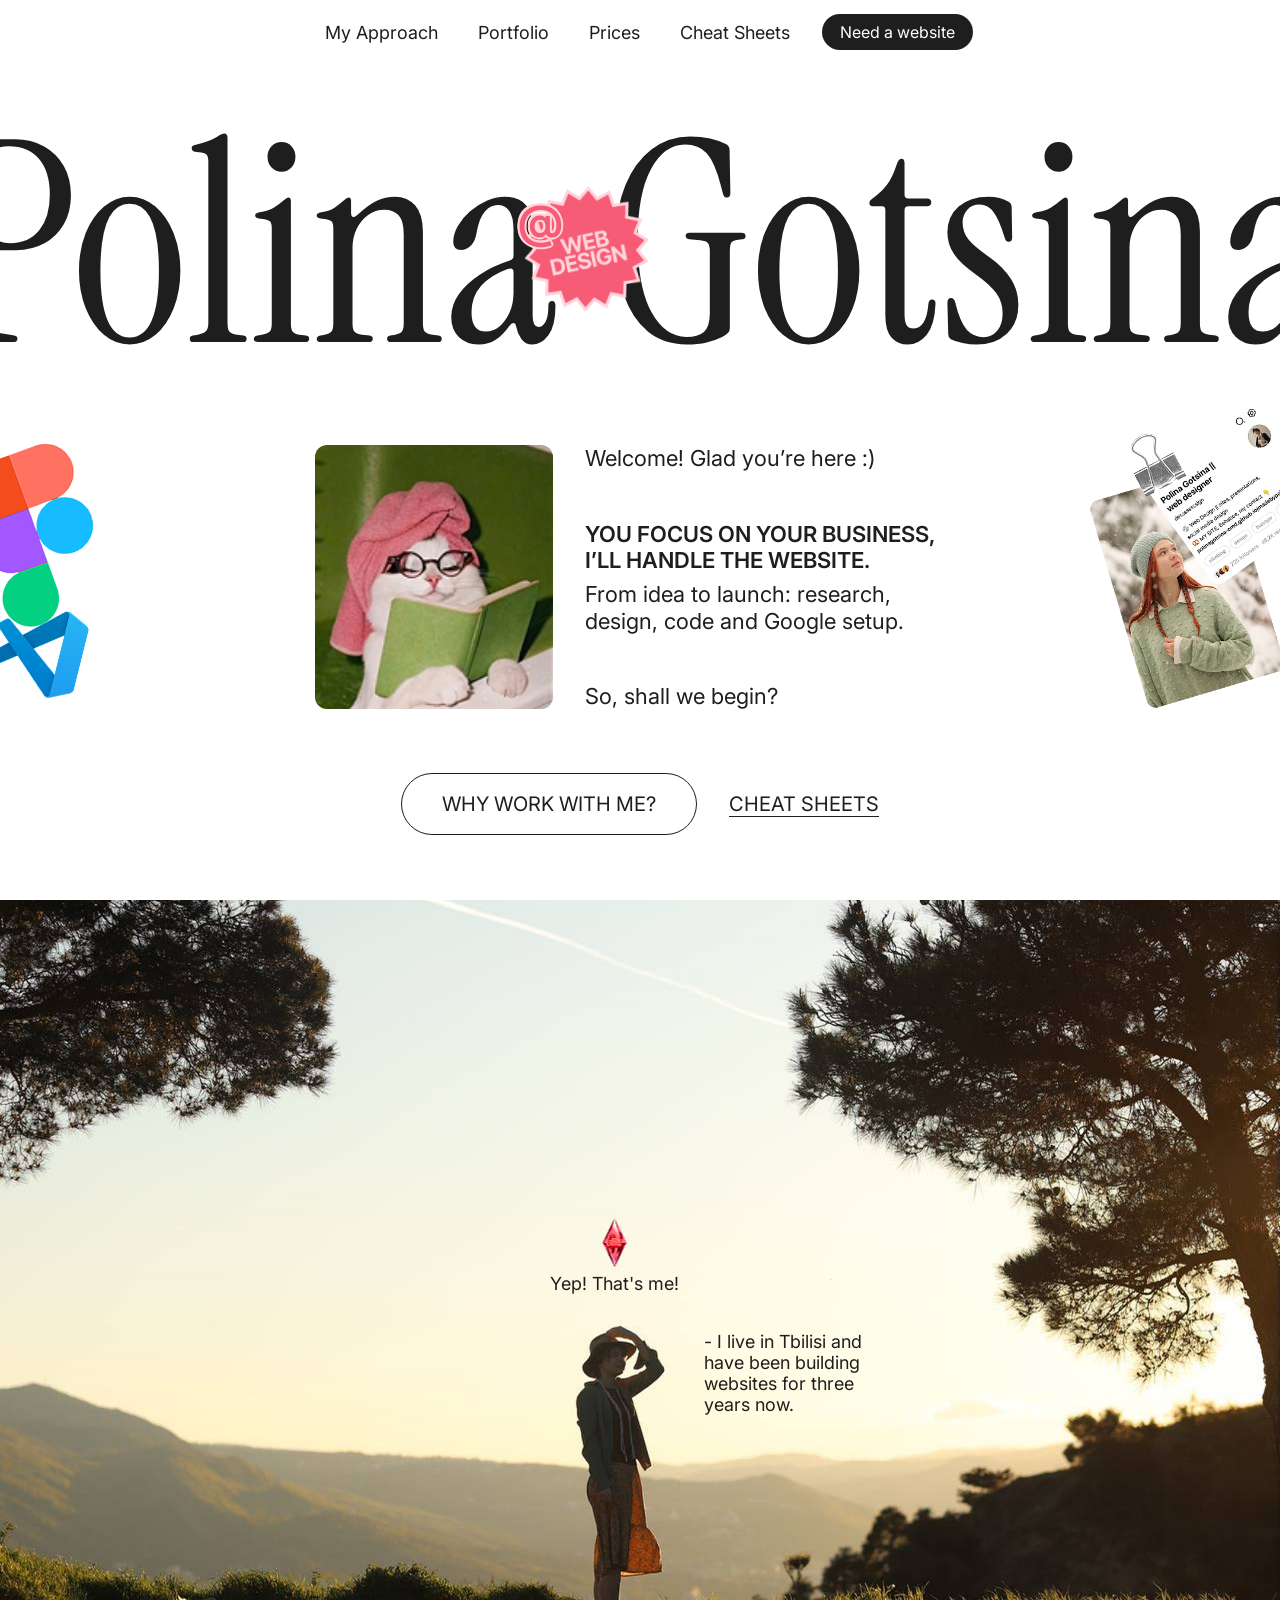
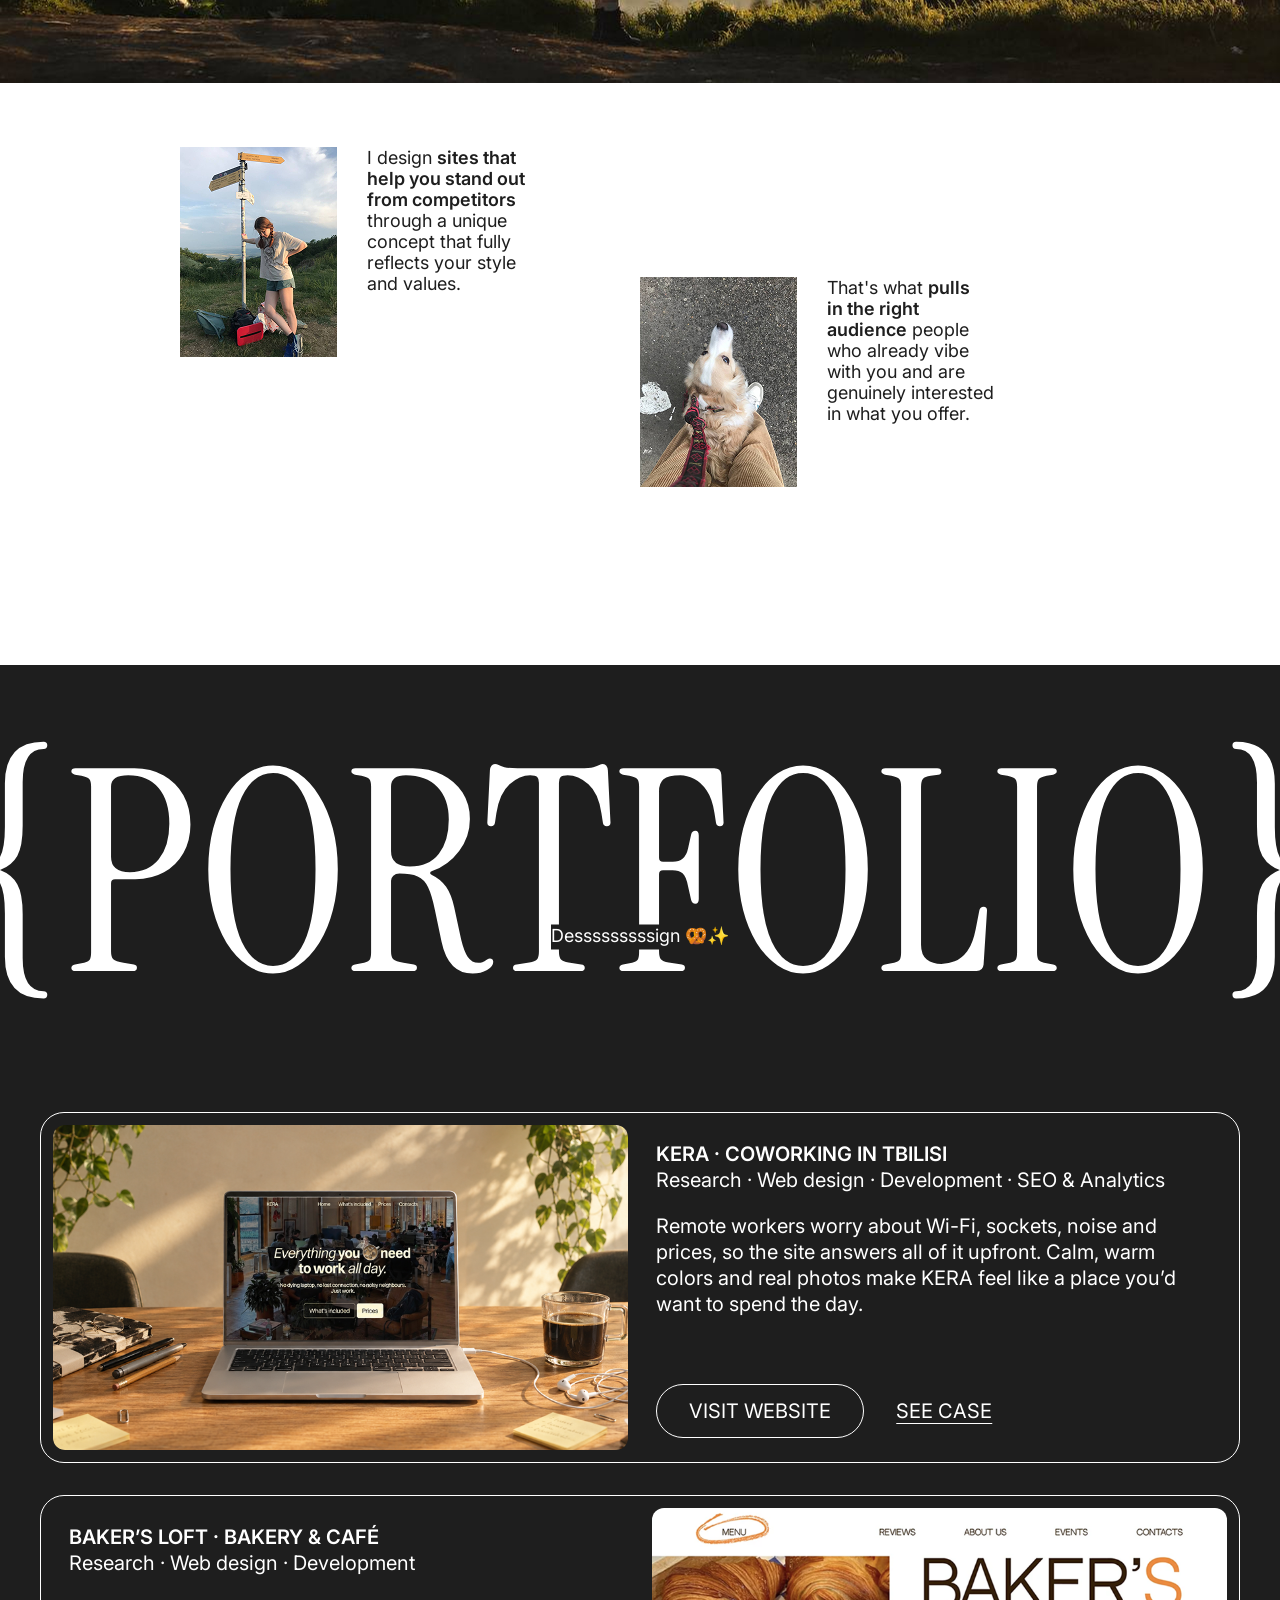
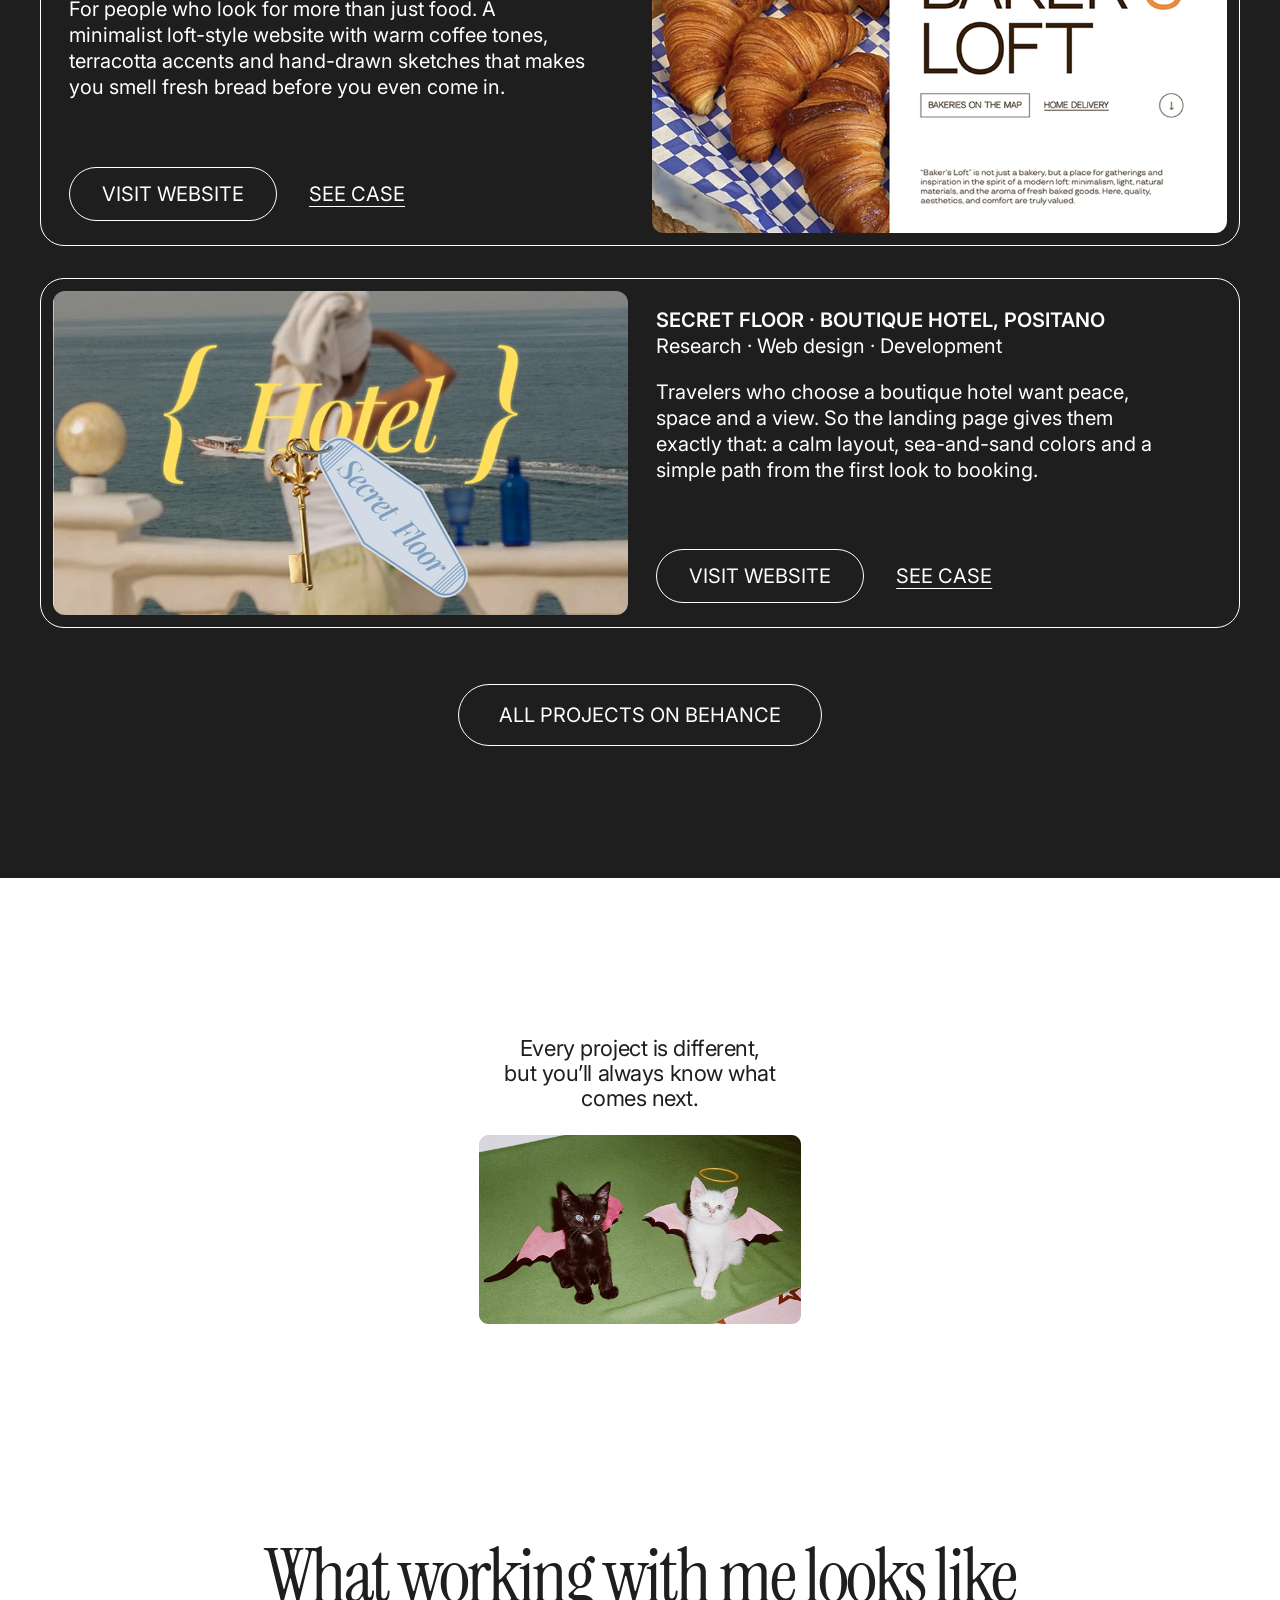
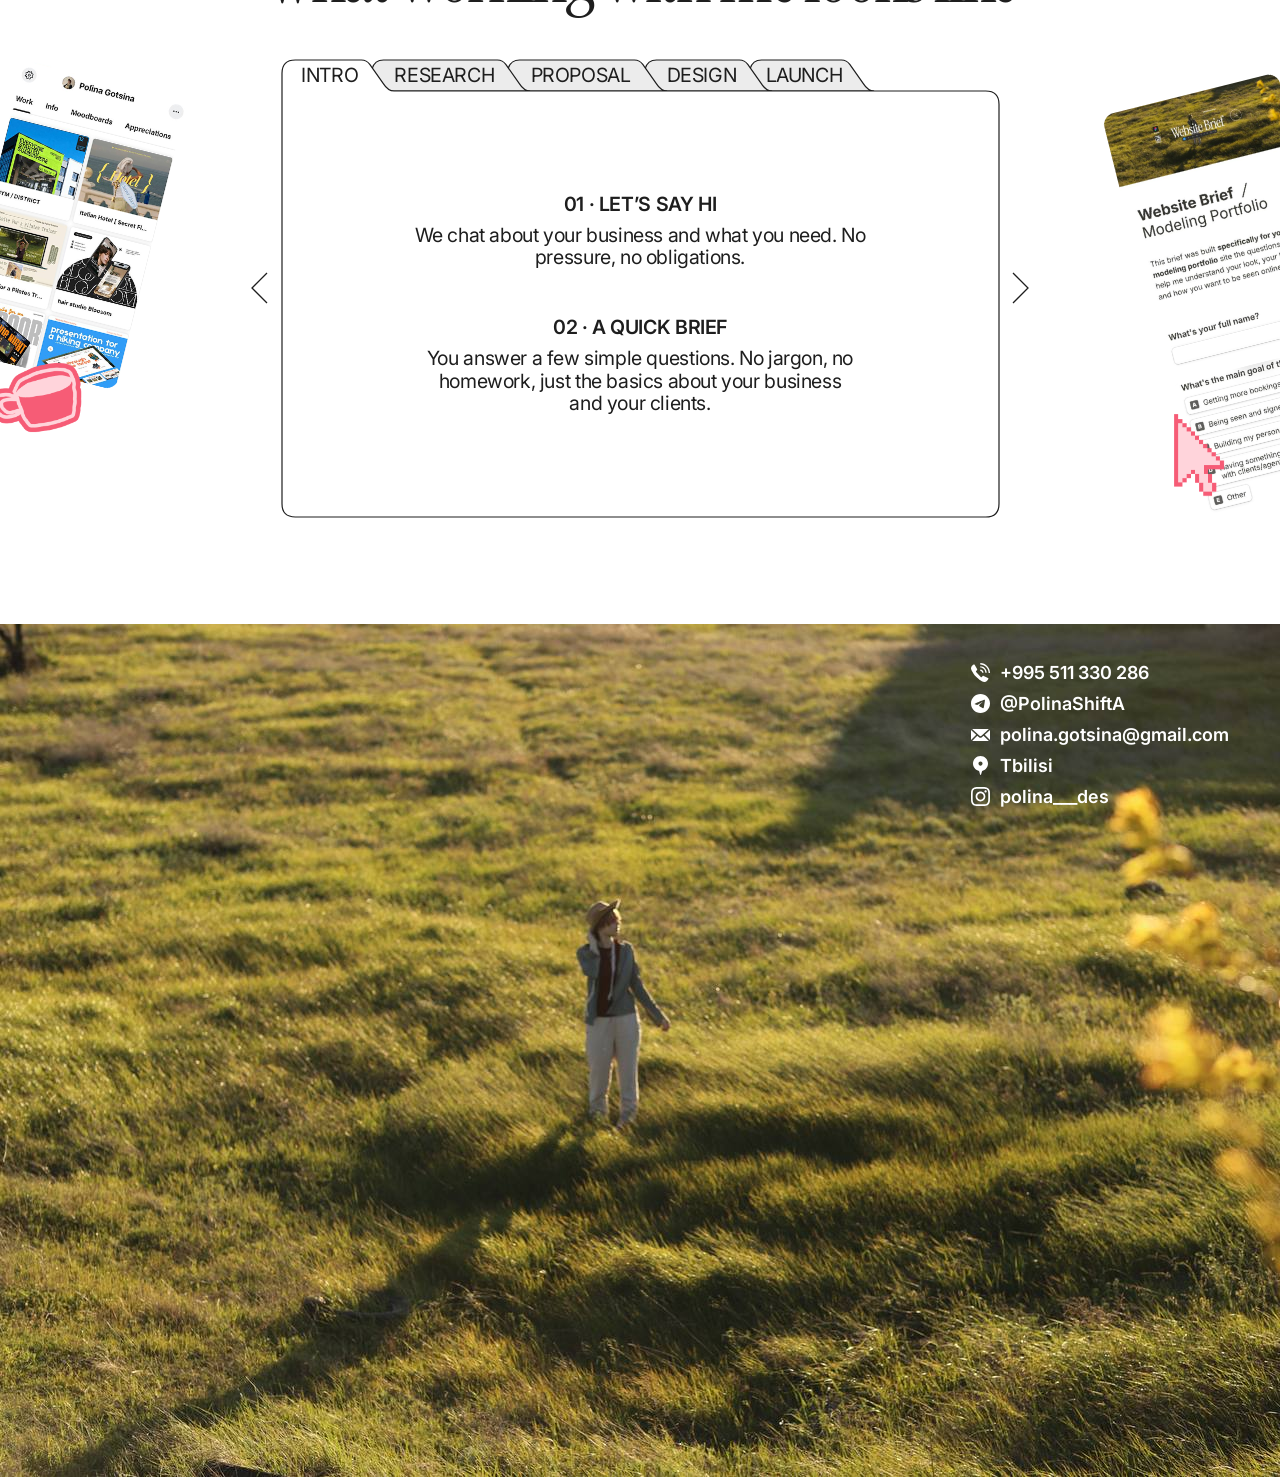
==== commit c0d035f5: "Add free design cheat sheets page - New cheat-sheets.html with category tabs, search, card grid and " ====
--- a/index.html
+++ b/index.html
@@ -25,6 +25,7 @@
                 <a href="#about">My Approach</a>
                 <a href="#portfolio">Portfolio</a>
                 <a href="#prices">Prices</a>
+                <a href="cheat-sheets.html" class="menu_cheat">Cheat Sheets</a>
             </nav>
             <button type="button" class="header_btn">Need a website</button>
         </div>
@@ -54,7 +55,7 @@
             </div>
             <div class="home_buttons">
                 <a href="#about" class="btn_outline">WHY WORK WITH ME?</a>
-                <a href="#prices" class="link_underline">OKAY, BUT HOW MUCH?</a>
+                <a href="cheat-sheets.html" class="link_underline">CHEAT SHEETS</a>
             </div>
         </div>
     </section>
--- a/style.css
+++ b/style.css
@@ -847,6 +847,11 @@
 
 @media (max-width: 480px) {
   .menu_items a[href="#reviews"] {
+    display: none;
+  }
+
+  /* No room in the phone header: the page is linked from Threads/Instagram */
+  .menu_items .menu_cheat {
     display: none;
   }
 }
